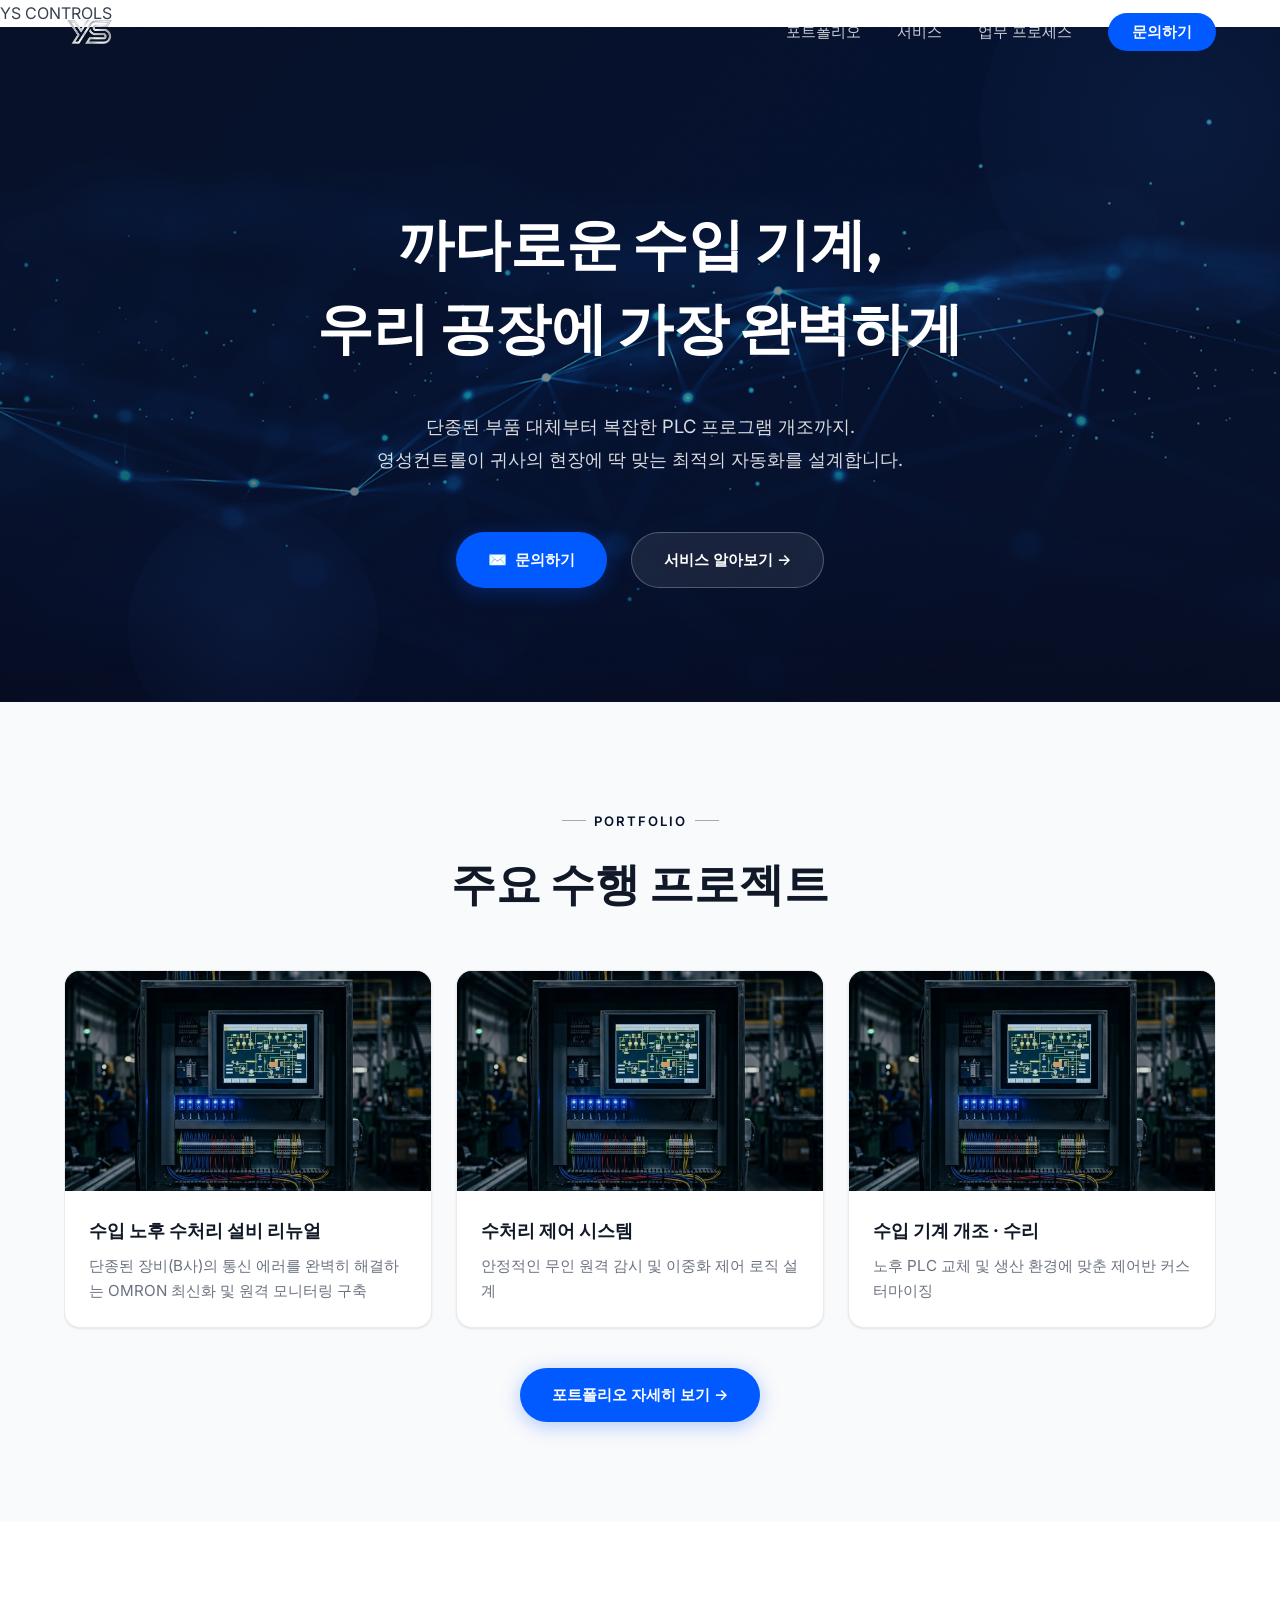
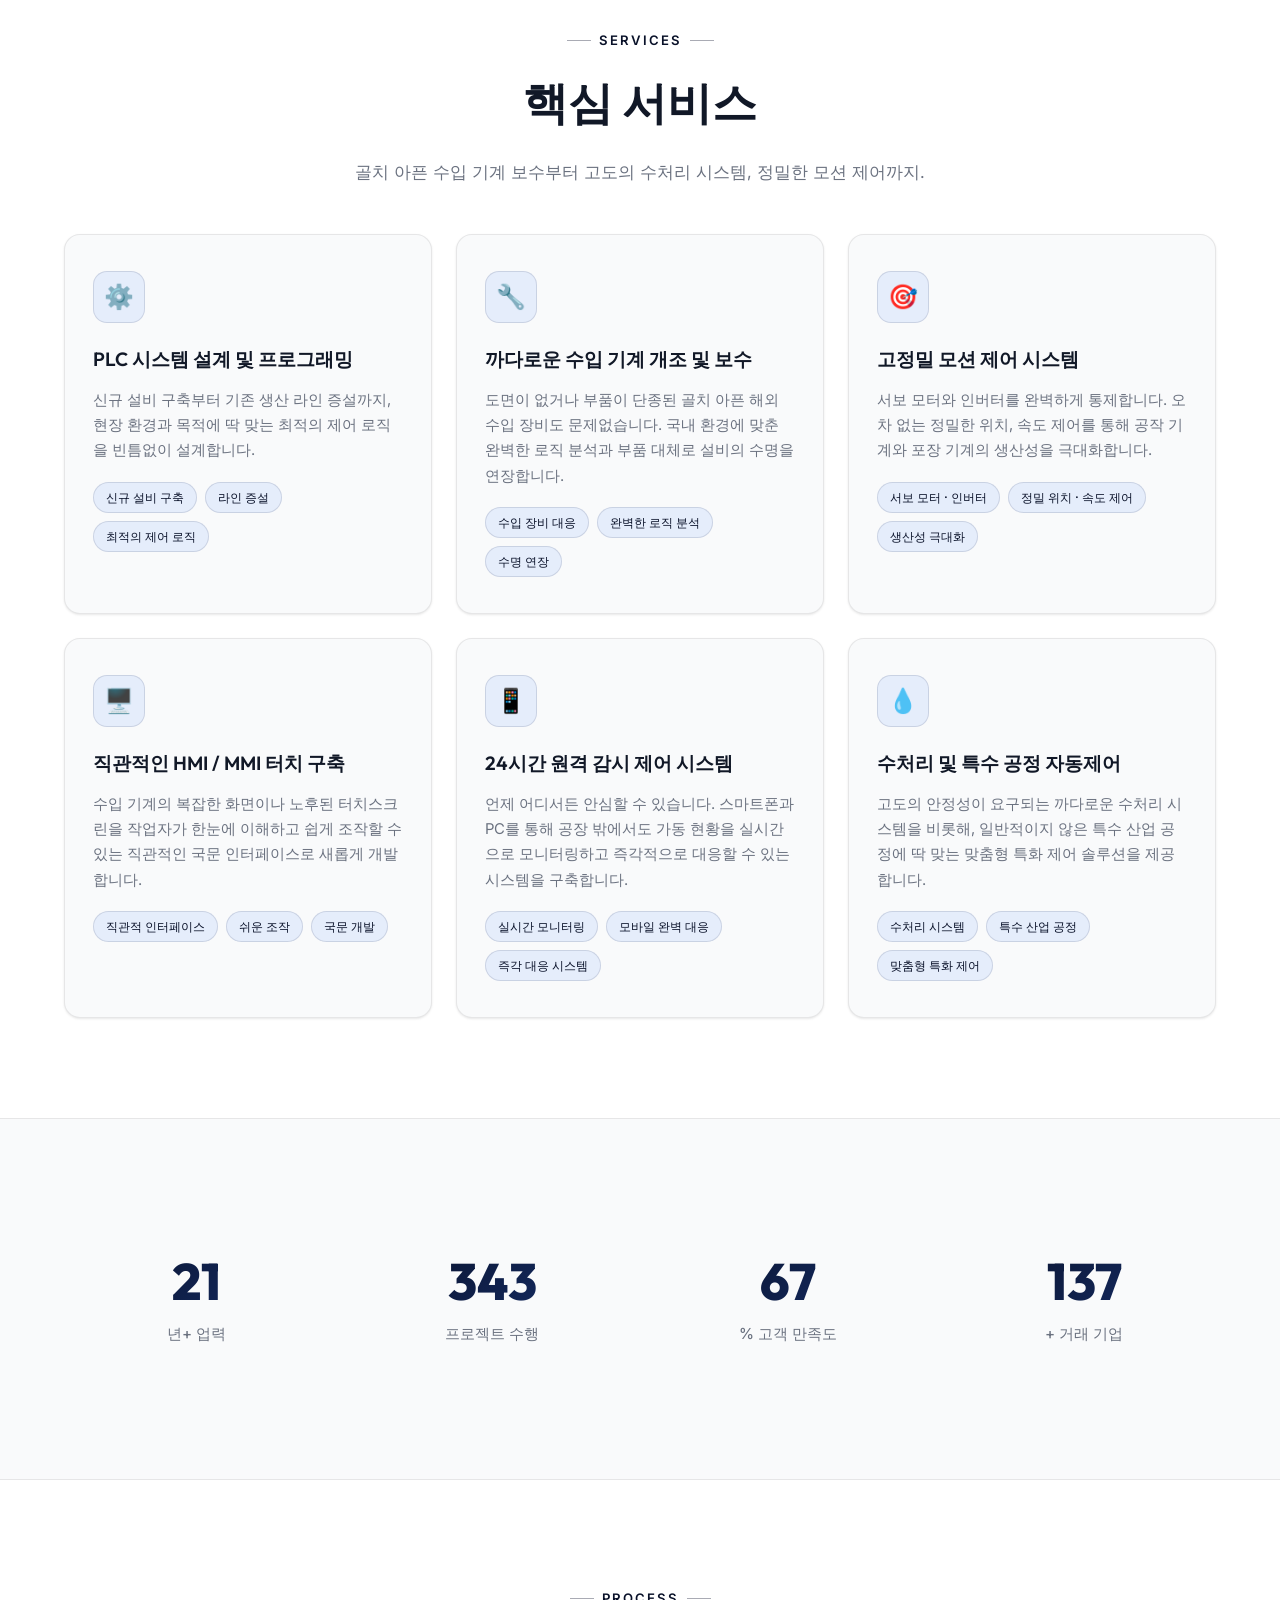
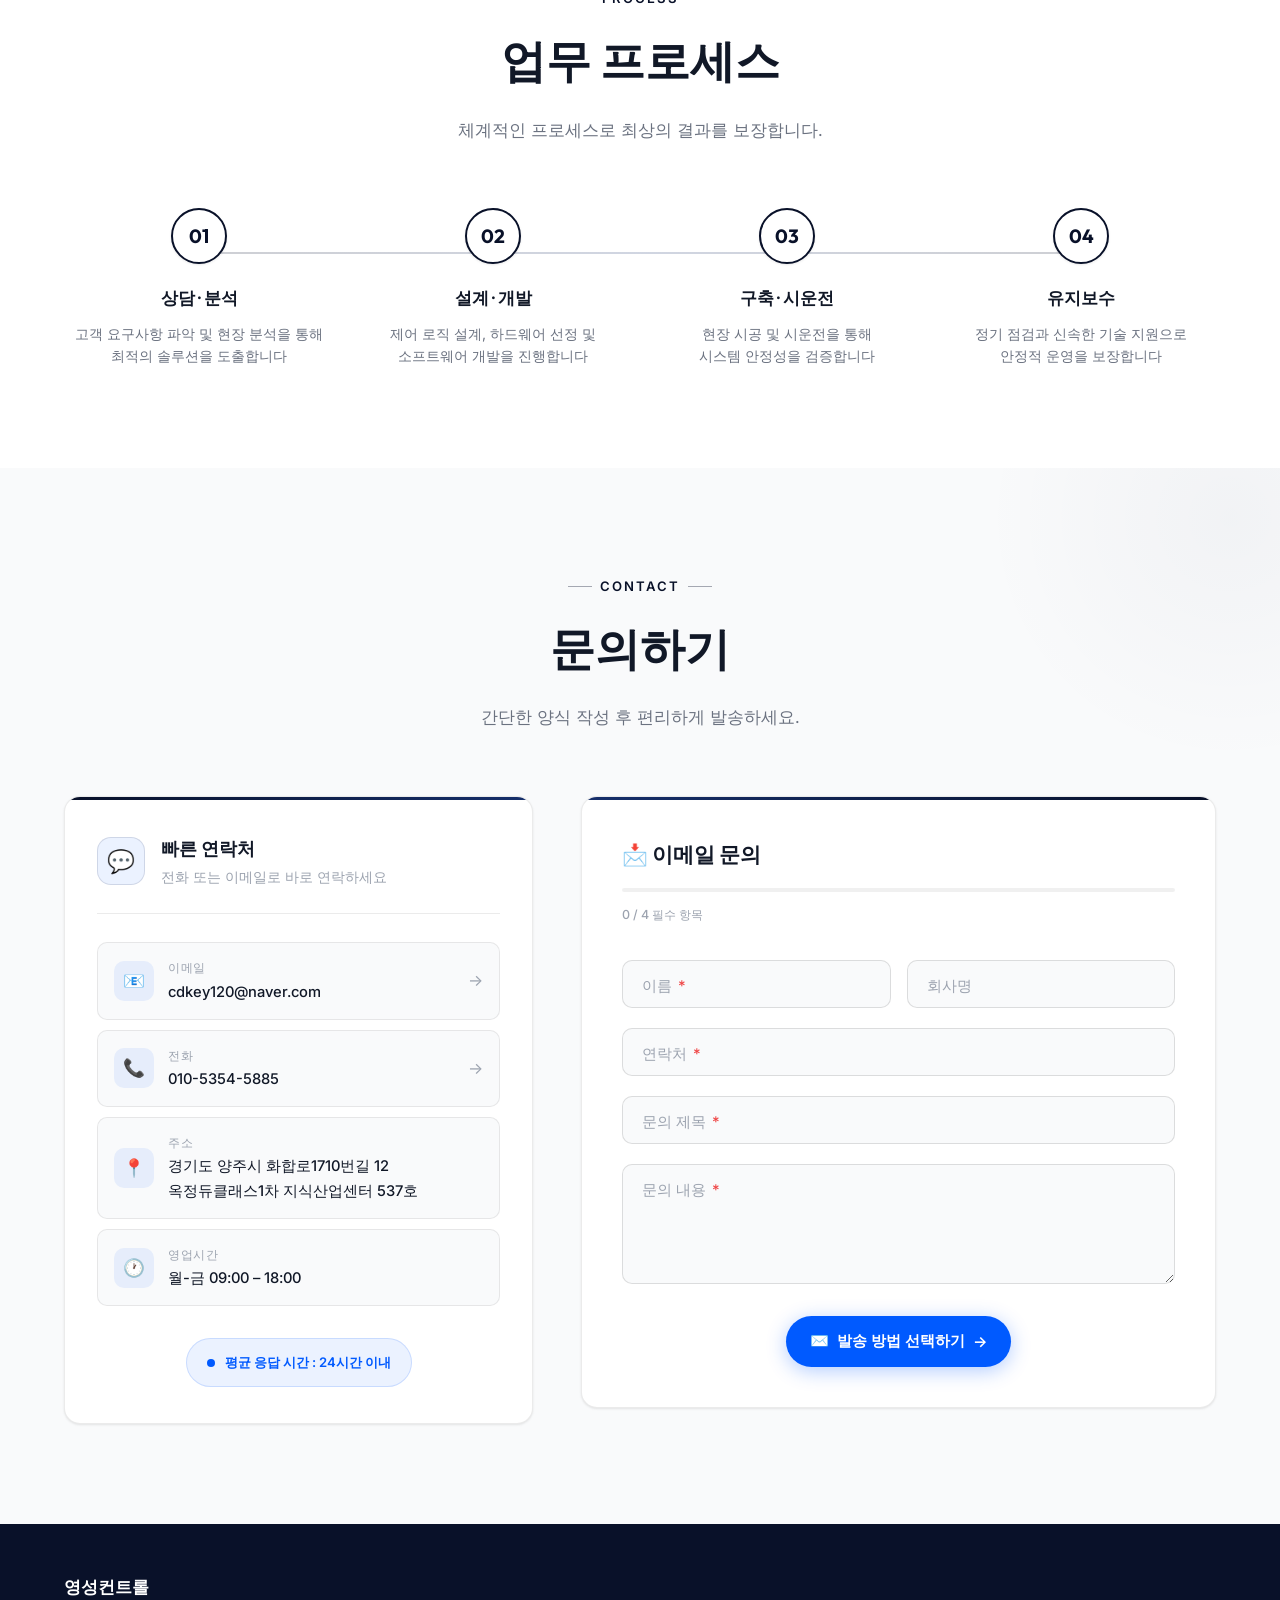
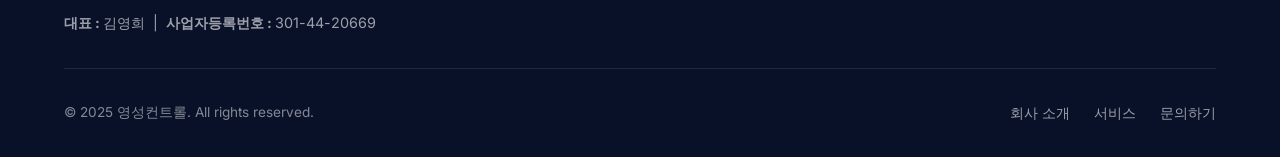
==== index.html @ f3026b1a "refact : 랜딩 페이지 수정" ====
<!DOCTYPE html>
<html lang="ko">

<head>
  <meta charset="UTF-8">
  <meta name="viewport" content="width=device-width, initial-scale=1.0">
  <title>영성컨트롤 | PLC 제어 시스템 & 산업 자동화 전문</title>
  <meta name="description" content="영성컨트롤 - PLC 프로그래밍, 제어 시스템 설계, 산업 자동화 전문 기업. 스마트 팩토리 구축부터 유지보수까지 토탈 솔루션을 제공합니다.">
  <meta property="og:title" content="영성컨트롤 | YS Controls">
  <meta property="og:description" content="산업 자동화 프로세스의 든든한 파트너. PLC 프로그래밍, 수입 기계 개조 전문 기업.">
  <meta property="og:image" content="hero-bg.png">
  <meta property="og:type" content="website">
  <link rel="icon" href="ys_logo.png" type="image/png">
  <link rel="preconnect" href="https://fonts.googleapis.com">
  <link rel="preconnect" href="https://fonts.gstatic.com" crossorigin>
  <link
    href="https://fonts.googleapis.com/css2?family=Inter:wght@400;500;600;700&family=Outfit:wght@600;700;800&display=swap"
    rel="stylesheet">
  <link rel="stylesheet" href="style.css?v=9">
</head>

<body>

  <!-- ===== Preloader ===== -->
  <div id="preloader">
    <div class="spinner"></div>
    <div class="preloader-text">YS CONTROLS</div>
  </div>

  <!-- ===== Navigation ===== -->
  <nav class="navbar" id="navbar">
    <div class="container">
      <a href="#" class="nav-logo">
        <img src="ys_logo.png" alt="YS Controls" class="logo-img" height="32">
      </a>
      <ul class="nav-links" id="navLinks">
        <li><a href="#portfolio">포트폴리오</a></li>
        <li><a href="#services">서비스</a></li>
        <li><a href="#process">업무 프로세스</a></li>
        <li><a href="#contact" class="nav-cta">문의하기</a></li>
      </ul>
      <button class="mobile-menu-btn" id="mobileMenuBtn" aria-label="메뉴 열기">
        <span></span>
        <span></span>
        <span></span>
      </button>
    </div>
  </nav>

  <!-- ===== Hero Section ===== -->
  <section class="hero" id="hero">
    <div class="hero-bg">
      <img src="hero-bg.png" alt="산업 자동화 공장" loading="eager">
    </div>
    <div class="hero-shapes">
      <div class="shape"></div>
      <div class="shape"></div>
      <div class="shape"></div>
    </div>
    <div class="container">
      <div class="hero-content">
        <h1 style="font-size: clamp(2rem, 5vw, 3.5rem); line-height: 1.5; margin-bottom: 40px; font-weight: 800; color: #ffffff;">
          까다로운 수입 기계,<br>
          우리 공장에 가장 완벽하게
        </h1>
        <p style="font-size: 1.15rem; color: rgba(255, 255, 255, 0.85); line-height: 1.8; margin: 0 auto 56px auto; max-width: 600px;">
          단종된 부품 대체부터 복잡한 PLC 프로그램 개조까지.<br>
          영성컨트롤이 귀사의 현장에 딱 맞는<br class="mobile-br"> 최적의 자동화를 설계합니다.
        </p>
        <div class="hero-buttons" style="gap: 24px;">
          <a href="#contact" class="btn btn-primary">
            ✉️&nbsp; 문의하기
          </a>
          <a href="#services" class="btn btn-outline">
            서비스 알아보기 →
          </a>
        </div>
      </div>
    </div>
  </section>

  <!-- ===== Portfolio Section ===== -->
  <section class="section portfolio" id="portfolio">
    <div class="container mobile-no-pad">
      <div class="section-header reveal" style="padding: 0 24px;">
        <div class="section-label">Portfolio</div>
        <h2>주요 수행 프로젝트</h2>
      </div>
      <div class="portfolio-slider">
        <div class="portfolio-item reveal">
          <div class="portfolio-img"><img src="service-plc.png" alt="노후 수처리 설비 리뉴얼"></div>
          <div class="portfolio-content">
            <h4>수입 노후 수처리 설비 리뉴얼</h4>
            <p>단종된 장비(B사)의 통신 에러를 완벽히 해결하는 OMRON 최신화 및 원격 모니터링 구축</p>
          </div>
        </div>
        <div class="portfolio-item reveal">
          <div class="portfolio-img"><img src="service-plc.png" alt="수처리 제어 시스템"></div>
          <div class="portfolio-content">
            <h4>수처리 제어 시스템</h4>
            <p>안정적인 무인 원격 감시 및 이중화 제어 로직 설계</p>
          </div>
        </div>
        <div class="portfolio-item reveal">
          <div class="portfolio-img"><img src="service-plc.png" alt="프로젝트 3"></div>
          <div class="portfolio-content">
            <h4>수입 기계 개조 · 수리</h4>
            <p>노후 PLC 교체 및 생산 환경에 맞춘 제어반 커스터마이징</p>
          </div>
        </div>
        <div class="portfolio-item reveal">
          <div class="portfolio-img"><img src="service-plc.png" alt="프로젝트 4"></div>
          <div class="portfolio-content">
            <h4>자동화 라인 확장 설계</h4>
            <p>신설/증설 라인에 최적화된 이중 릴레이 제어 및 인터록 구성</p>
          </div>
        </div>
        <div class="portfolio-item reveal">
          <div class="portfolio-img"><img src="service-plc.png" alt="프로젝트 5"></div>
          <div class="portfolio-content">
            <h4>안전 감시 모니터링</h4>
            <p>위험 구역 인라인 센서 연동 및 이상 징후 실시간 알람 시스템</p>
          </div>
        </div>
      </div>
      <div class="portfolio-action reveal" style="text-align: center;">
        <a href="portfolio.html?v=2" class="btn btn-primary">포트폴리오 자세히 보기 →</a>
      </div>
    </div>
  </section>

  <!-- ===== Services Section ===== -->
  <section class="section services" id="services">
    <div class="container">
      <div class="section-header reveal" style="margin-bottom: 48px;">
        <div class="section-label">Services</div>
        <h2>핵심 서비스</h2>
        <p style="margin: 0 auto; max-width: 800px;">
          골치 아픈 수입 기계 보수부터<br class="mobile-br"><span class="desktop-br"> </span>고도의 수처리 시스템, 정밀한 모션 제어까지.
        </p>
      </div>
      <div class="services-grid">
        <div class="service-card reveal">
          <div class="service-icon">⚙️</div>
          <h3>PLC 시스템 설계 및 프로그래밍</h3>
          <p>
            신규 설비 구축부터 기존 생산 라인 증설까지, 현장 환경과 목적에 딱 맞는 최적의 제어 로직을 빈틈없이 설계합니다.
          </p>
          <div class="service-tags">
            <span class="service-tag">신규 설비 구축</span>
            <span class="service-tag">라인 증설</span>
            <span class="service-tag">최적의 제어 로직</span>
          </div>
        </div>
        <div class="service-card reveal">
          <div class="service-icon">🔧</div>
          <h3>까다로운 수입 기계 개조 및 보수</h3>
          <p>
            도면이 없거나 부품이 단종된 골치 아픈 해외 수입 장비도 문제없습니다. 국내 환경에 맞춘 완벽한 로직 분석과 부품 대체로 설비의 수명을 연장합니다.
          </p>
          <div class="service-tags">
            <span class="service-tag">수입 장비 대응</span>
            <span class="service-tag">완벽한 로직 분석</span>
            <span class="service-tag">수명 연장</span>
          </div>
        </div>
        <div class="service-card reveal">
          <div class="service-icon">🎯</div>
          <h3>고정밀 모션 제어 시스템</h3>
          <p>
            서보 모터와 인버터를 완벽하게 통제합니다. 오차 없는 정밀한 위치, 속도 제어를 통해 공작 기계와 포장 기계의 생산성을 극대화합니다.
          </p>
          <div class="service-tags">
            <span class="service-tag">서보 모터 · 인버터</span>
            <span class="service-tag">정밀 위치 · 속도 제어</span>
            <span class="service-tag">생산성 극대화</span>
          </div>
        </div>
        <div class="service-card reveal">
          <div class="service-icon">🖥️</div>
          <h3>직관적인 HMI / MMI 터치 구축</h3>
          <p>
            수입 기계의 복잡한 화면이나 노후된 터치스크린을 작업자가 한눈에 이해하고 쉽게 조작할 수 있는 직관적인 국문 인터페이스로 새롭게 개발합니다.
          </p>
          <div class="service-tags">
            <span class="service-tag">직관적 인터페이스</span>
            <span class="service-tag">쉬운 조작</span>
            <span class="service-tag">국문 개발</span>
          </div>
        </div>
        <div class="service-card reveal">
          <div class="service-icon">📱</div>
          <h3>24시간 원격 감시 제어 시스템</h3>
          <p>
            언제 어디서든 안심할 수 있습니다. 스마트폰과 PC를 통해 공장 밖에서도 가동 현황을 실시간으로 모니터링하고 즉각적으로 대응할 수 있는 시스템을 구축합니다.
          </p>
          <div class="service-tags">
            <span class="service-tag">실시간 모니터링</span>
            <span class="service-tag">모바일 완벽 대응</span>
            <span class="service-tag">즉각 대응 시스템</span>
          </div>
        </div>
        <div class="service-card reveal">
          <div class="service-icon">💧</div>
          <h3>수처리 및 특수 공정 자동제어</h3>
          <p>
            고도의 안정성이 요구되는 까다로운 수처리 시스템을 비롯해, 일반적이지 않은 특수 산업 공정에 딱 맞는 맞춤형 특화 제어 솔루션을 제공합니다.
          </p>
          <div class="service-tags">
            <span class="service-tag">수처리 시스템</span>
            <span class="service-tag">특수 산업 공정</span>
            <span class="service-tag">맞춤형 특화 제어</span>
          </div>
        </div>
      </div>
    </div>
  </section>

  <!-- ===== Stats Section ===== -->
  <section class="section stats">
    <div class="container">
      <div class="stats-grid">
        <div class="stat-item reveal">
          <div class="stat-number" data-target="31">0</div>
          <div class="stat-label">년+ 업력</div>
        </div>
        <div class="stat-item reveal">
          <div class="stat-number" data-target="500">0</div>
          <div class="stat-label">프로젝트 수행</div>
        </div>
        <div class="stat-item reveal">
          <div class="stat-number" data-target="98">0</div>
          <div class="stat-label">% 고객 만족도</div>
        </div>
        <div class="stat-item reveal">
          <div class="stat-number" data-target="200">0</div>
          <div class="stat-label">+ 거래 기업</div>
        </div>
      </div>
    </div>
  </section>

  <!-- ===== Process Section ===== -->
  <section class="section process" id="process">
    <div class="container">
      <div class="section-header reveal">
        <div class="section-label">Process</div>
        <h2>업무 프로세스</h2>
        <p>체계적인 프로세스로 최상의 결과를 보장합니다.</p>
      </div>
      <div class="process-grid">
        <div class="process-step reveal">
          <div class="process-number">01</div>
          <h3>상담 · 분석</h3>
          <p>고객 요구사항 파악 및 현장 분석을 통해<br class="desktop-br"><span class="mobile-br"> </span>최적의 솔루션을 도출합니다</p>
        </div>
        <div class="process-step reveal">
          <div class="process-number">02</div>
          <h3>설계 · 개발</h3>
          <p>제어 로직 설계, 하드웨어 선정 및<br>소프트웨어 개발을 진행합니다</p>
        </div>
        <div class="process-step reveal">
          <div class="process-number">03</div>
          <h3>구축 · 시운전</h3>
          <p>현장 시공 및 시운전을 통해<br>시스템 안정성을 검증합니다</p>
        </div>
        <div class="process-step reveal">
          <div class="process-number">04</div>
          <h3>유지보수</h3>
          <p>정기 점검과 신속한 기술 지원으로<br>안정적 운영을 보장합니다</p>
        </div>
      </div>
    </div>
  </section>

  <!-- ===== Contact Section ===== -->
  <section class="section contact" id="contact">
    <div class="container">
      <div class="section-header reveal">
        <div class="section-label">Contact</div>
        <h2>문의하기</h2>
        <p>간단한 양식 작성 후 편리하게 발송하세요.</p>
      </div>
      <div class="contact-grid">
        <div class="contact-info reveal">
          <div class="contact-info-inner">
            <div class="info-header">
              <div class="info-header-icon">💬</div>
              <div>
                <h3>빠른 연락처</h3>
                <p>전화 또는 이메일로 바로 연락하세요</p>
              </div>
            </div>
            <div class="contact-details">
              <a href="mailto:cdkey120@naver.com" class="contact-detail" id="contactEmailLink">
                <div class="icon">📧</div>
                <div>
                  <div class="label">이메일</div>
                  <div class="value" id="adminEmailDisplay">cdkey120@naver.com</div>
                </div>
                <div class="detail-arrow">→</div>
              </a>
              <a href="tel:01053545885" class="contact-detail">
                <div class="icon">📞</div>
                <div>
                  <div class="label">전화</div>
                  <div class="value">010-5354-5885</div>
                </div>
                <div class="detail-arrow">→</div>
              </a>
              <div class="contact-detail">
                <div class="icon">📍</div>
                <div>
                  <div class="label">주소</div>
                  <div class="value">경기도 양주시 화합로1710번길 12<br>옥정듀클래스1차 지식산업센터 537호</div>
                </div>
              </div>
              <div class="contact-detail">
                <div class="icon">🕐</div>
                <div>
                  <div class="label">영업시간</div>
                  <div class="value">월-금 09:00 – 18:00</div>
                </div>
              </div>
            </div>
            <div style="display: flex; justify-content: center; width: 100%; margin-top: 32px;">
              <div class="info-response-badge" style="display: inline-flex; align-items: center; justify-content: center; margin: 0; padding: 12px 20px;">
                <span class="response-dot"></span>
                평균 응답 시간 : 24시간 이내
              </div>
            </div>
          </div>
        </div>

        <div class="contact-form-card reveal">
          <div class="form-card-header">
            <h3>📩 이메일 문의</h3>
            <div class="form-progress" id="formProgress">
              <div class="form-progress-bar" id="formProgressBar"></div>
            </div>
            <span class="form-progress-text" id="formProgressText">0 / 4 필수 항목</span>
          </div>
          <form id="contactForm">
            <div class="form-row">
              <div class="form-group floating">
                <input type="text" class="form-input" id="senderName" placeholder=" " required>
                <label for="senderName">이름 <span class="required">*</span></label>
              </div>
              <div class="form-group floating">
                <input type="text" class="form-input" id="senderCompany" placeholder=" ">
                <label for="senderCompany">회사명</label>
              </div>
            </div>
            <div class="form-group floating">
              <input type="tel" class="form-input" id="senderPhone" placeholder=" ">
              <label for="senderPhone">연락처 <span class="required">*</span></label>
            </div>
            <div class="form-group floating">
              <input type="text" class="form-input" id="emailSubject" placeholder=" " required>
              <label for="emailSubject">문의 제목 <span class="required">*</span></label>
            </div>
            <div class="form-group floating">
              <textarea class="form-input" id="emailBody" placeholder=" " required></textarea>
              <label for="emailBody">문의 내용 <span class="required">*</span></label>
            </div>
            <div style="text-align: center; margin-top: 24px;">
              <button type="submit" class="btn btn-primary shimmer" id="submitBtn" style="border: none; cursor: pointer; gap: 8px; padding: 15px 24px;">
                <span class="btn-text">✉️&nbsp; 발송 방법 선택하기</span>
                <span class="btn-arrow">→</span>
              </button>
            </div>
          </form>
        </div>
      </div>
    </div>
  </section>

  <!-- ===== Email Method Modal ===== -->
  <div class="email-modal-overlay" id="emailModalOverlay">
    <div class="email-modal" id="emailModal">
      <button class="modal-close" id="modalClose" aria-label="닫기">✕</button>
      <div class="modal-header">
        <div class="modal-icon">✉️</div>
        <h3>발송 방법을 선택하세요</h3>
        <p>작성하신 문의 내용이 자동으로 채워집니다</p>
      </div>
      <div class="modal-preview" id="modalPreview">
        <div class="preview-row">
          <span class="preview-label">받는 사람</span>
          <span class="preview-value" id="previewTo">cdkey120@naver.com</span>
        </div>
        <div class="preview-row">
          <span class="preview-label">제목</span>
          <span class="preview-value" id="previewSubject">—</span>
        </div>
      </div>
      <div class="modal-options">
        <button class="email-option email-option-gmail" id="sendGmail">
          <div class="option-icon">
            <svg viewBox="0 0 24 24" width="28" height="28">
              <path fill="#EA4335"
                d="M24 5.457v13.909c0 .904-.732 1.636-1.636 1.636h-3.819V11.73L12 16.64l-6.545-4.91v9.273H1.636A1.636 1.636 0 0 1 0 19.366V5.457c0-2.023 2.309-3.178 3.927-1.964L5.455 4.64 12 9.548l6.545-4.91 1.528-1.145C21.69 2.28 24 3.434 24 5.457z" />
            </svg>
          </div>
          <div class="option-info">
            <div class="option-name">Gmail로 보내기</div>
            <div class="option-desc">Google 계정으로 발송</div>
          </div>
          <div class="option-arrow">→</div>
        </button>
        <button class="email-option email-option-naver" id="sendNaver">
          <div class="option-icon">
            <svg viewBox="0 0 24 24" width="28" height="28">
              <path fill="#03C75A" d="M16.273 12.845 7.376 0H0v24h7.727V11.155L16.624 24H24V0h-7.727z" />
            </svg>
          </div>
          <div class="option-info">
            <div class="option-name">네이버 메일로 보내기</div>
            <div class="option-desc">네이버 계정으로 발송</div>
          </div>
          <div class="option-arrow">→</div>
        </button>
        <button class="email-option email-option-default" id="sendDefault">
          <div class="option-icon">
            <span class="default-mail-icon">📧</span>
          </div>
          <div class="option-info">
            <div class="option-name">기본 이메일 앱</div>
            <div class="option-desc">설정된 기본 메일 앱으로 발송</div>
          </div>
          <div class="option-arrow">→</div>
        </button>
      </div>
      <p class="modal-note">선택하신 서비스가 새 탭에서 열리며, 내용이 자동으로 입력됩니다</p>
    </div>
  </div>

  <!-- ===== Footer ===== -->
  <footer class="footer">
    <div class="container">
      <div style="margin-bottom: 32px; border-bottom: 1px solid rgba(255,255,255,0.1); padding-bottom: 32px;">
        <div class="footer-info-text" style="font-size: 0.9rem; color: rgba(255,255,255,0.6); line-height: 1.8;">
          <p style="margin: 0; margin-bottom: 8px; font-size: 1.05rem; font-weight: 700; color: white;">영성컨트롤</p>
          <p style="margin: 0;"><strong>대표 : </strong> 김영희 &nbsp;|&nbsp; <strong>사업자등록번호 : </strong> 301-44-20669</p>
        </div>
      </div>
      <div class="footer-content" style="gap: 16px;">
        <p class="footer-copyright" style="margin: 0; color: rgba(255,255,255,0.5); font-size: 0.85rem;">
          © 2025 영성컨트롤. All rights reserved.
        </p>
        <div class="footer-links">
          <a href="#about">회사 소개</a>
          <a href="#services">서비스</a>
          <a href="#contact">문의하기</a>
        </div>
      </div>
    </div>
  </footer>

  <script src="script.js"></script>
</body>

</html>
---- style.css ----
/* ===== Design Tokens ===== */
:root {
  /* Colors — Light Professional Theme */
  --primary: #091129;
  --primary-light: #162f6b;
  --primary-dark: #000824;
  --accent: #005aff;
  --accent-soft: rgba(0, 90, 255, 0.08);
  --accent-glow: rgba(0, 90, 255, 0.15);

  --bg-white: #ffffff;
  --bg-light: #F9FAFB;
  --bg-dark-hero: #000824;

  --text-heading: #111827;
  --text-body: #374151;
  --text-secondary: #6b7280;
  --text-muted: #9ca3af;

  --border: rgba(0, 0, 0, 0.08);
  --border-strong: rgba(0, 0, 0, 0.12);
  --border-accent: rgba(0, 16, 61, 0.20);

  /* Typography */
  --font-heading: 'Outfit', sans-serif;
  --font-body: 'Inter', sans-serif;

  /* Spacing */
  --section-padding: 100px 0;
  --container-width: 1200px;

  /* Effects */
  --shadow-sm: 0 1px 3px rgba(0, 0, 0, 0.06), 0 1px 2px rgba(0, 0, 0, 0.04);
  --shadow-card: 0 4px 16px rgba(0, 0, 0, 0.06), 0 1px 3px rgba(0, 0, 0, 0.04);
  --shadow-card-hover: 0 12px 32px rgba(0, 0, 0, 0.10), 0 4px 8px rgba(0, 0, 0, 0.04);
  --shadow-glow: 0 0 0 4px rgba(0, 16, 61, 0.08);
  --transition: all 0.3s cubic-bezier(0.4, 0, 0.2, 1);
  --radius: 16px;
  --radius-sm: 10px;
}

/* ===== Reset & Base ===== */
*,
*::before,
*::after {
  margin: 0;
  padding: 0;
  box-sizing: border-box;
}

html {
  scroll-behavior: smooth;
  scroll-padding-top: 80px;
}

body {
  font-family: var(--font-body);
  background: var(--bg-white);
  color: var(--text-body);
  line-height: 1.7;
  overflow-x: hidden;
  -webkit-font-smoothing: antialiased;
}

a {
  text-decoration: none;
  color: inherit;
}

ul {
  list-style: none;
}

img {
  max-width: 100%;
  display: block;
}

.container {
  max-width: var(--container-width);
  margin: 0 auto;
  padding: 0 24px;
}

/* ===== Navigation ===== */
.navbar {
  position: fixed;
  top: 0;
  left: 0;
  right: 0;
  z-index: 1000;
  padding: 16px 0;
  transition: padding 0.3s ease, background 0.3s ease, box-shadow 0.3s ease;
  background: transparent;
  box-shadow: none;
}

.navbar.scrolled {
  background: var(--primary);
  box-shadow: 0 1px 12px rgba(0, 0, 0, 0.2);
}

.navbar.scrolled {
  padding: 12px 0;
}

.navbar .container {
  display: flex;
  align-items: center;
  justify-content: space-between;
}

.nav-logo {
  display: flex;
  align-items: center;
  gap: 10px;
  font-family: var(--font-heading);
  font-size: 1.4rem;
  font-weight: 700;
  color: white;
  transition: var(--transition);
}

.nav-logo .logo-icon {
  width: 38px;
  height: 38px;
  background: linear-gradient(135deg, var(--primary), var(--accent));
  border-radius: 10px;
  display: flex;
  align-items: center;
  justify-content: center;
  font-size: 1.1rem;
  font-weight: 800;
  color: white;
}

.logo-img {
  transition: var(--transition);
}

.nav-links {
  display: flex;
  align-items: center;
  gap: 36px;
}

.nav-links a {
  font-size: 0.92rem;
  font-weight: 500;
  color: rgba(255, 255, 255, 0.8);
  transition: var(--transition);
  position: relative;
}

.nav-links a::after {
  content: '';
  position: absolute;
  bottom: -4px;
  left: 0;
  width: 0;
  height: 2px;
  background: var(--primary);
  transition: var(--transition);
}

.nav-links a:hover {
  color: white;
}

.nav-links a:hover::after {
  width: 100%;
}

.nav-cta {
  padding: 10px 24px !important;
  background: var(--accent) !important;
  border-radius: 50px !important;
  color: white !important;
  font-weight: 600 !important;
  transition: var(--transition);
}

.nav-cta::after {
  display: none !important;
}

.nav-cta:hover {
  transform: translateY(-2px);
  box-shadow: 0 8px 25px rgba(0, 90, 255, 0.35);
}

.mobile-menu-btn {
  display: none;
  flex-direction: column;
  gap: 5px;
  cursor: pointer;
  padding: 4px;
  background: none;
  border: none;
}

.mobile-menu-btn span {
  width: 24px;
  height: 2px;
  background: white;
  border-radius: 2px;
  transition: var(--transition);
}

/* ===== Hero Section ===== */
.hero {
  position: relative;
  min-height: 75vh;
  display: flex;
  align-items: center;
  overflow: hidden;
  padding-top: 60px; /* Account for navbar */
}

.hero-bg {
  position: absolute;
  inset: 0;
  z-index: 0;
}

.hero-bg img {
  width: 100%;
  height: 100%;
  object-fit: cover;
}

.hero-bg::after {
  content: '';
  position: absolute;
  inset: 0;
  background: linear-gradient(135deg,
      rgba(11, 15, 26, 0.65) 0%,
      rgba(11, 15, 26, 0.45) 50%,
      rgba(11, 15, 26, 0.60) 100%);
}

.hero-content {
  position: relative;
  z-index: 1;
  max-width: 700px;
  margin: 0 auto;
  text-align: center;
}

.hero-badge {
  display: inline-flex;
  align-items: center;
  gap: 8px;
  padding: 8px 20px;
  background: rgba(255, 255, 255, 0.1);
  backdrop-filter: blur(4px);
  -webkit-backdrop-filter: blur(4px);
  border: 1px solid rgba(255, 255, 255, 0.2);
  border-radius: 50px;
  font-size: 0.85rem;
  font-weight: 500;
  color: rgba(255, 255, 255, 0.95);
  margin-bottom: 28px;
  animation: fadeInUp 0.8s ease-out;
}

.hero-badge .dot {
  width: 8px;
  height: 8px;
  background: #3b82f6;
  border-radius: 50%;
  animation: pulse 2s infinite;
}

.hero h1 {
  font-family: var(--font-heading);
  font-size: clamp(2.5rem, 5.5vw, 4rem);
  font-weight: 800;
  line-height: 1.15;
  margin-bottom: 24px;
  color: #ffffff;
  animation: fadeInUp 0.8s ease-out 0.15s both;
}

.h1-sub {
  font-size: 0.55em;
  font-weight: 600;
  color: rgba(255, 255, 255, 0.95);
  display: inline-block;
  margin-bottom: 8px;
}

.hero h1 .highlight {
  color: #ffffff;
}

.hero p {
  font-size: 1.15rem;
  color: rgba(255, 255, 255, 0.7);
  line-height: 1.8;
  margin: 0 auto 40px auto;
  max-width: 560px;
  animation: fadeInUp 0.8s ease-out 0.3s both;
}

.hero-buttons {
  display: flex;
  gap: 16px;
  justify-content: center;
  animation: fadeInUp 0.8s ease-out 0.4s both;
}

.btn {
  display: inline-flex;
  align-items: center;
  gap: 8px;
  padding: 14px 32px;
  border-radius: 50px;
  font-size: 0.95rem;
  font-weight: 600;
  cursor: pointer;
  transition: var(--transition);
  border: none;
  font-family: var(--font-body);
}

.btn-primary {
  background: var(--accent);
  color: white;
  box-shadow: 0 4px 20px rgba(0, 90, 255, 0.3);
}

.btn-primary:hover {
  transform: translateY(-3px);
  box-shadow: 0 8px 30px rgba(0, 90, 255, 0.45);
}

.btn-outline {
  background: rgba(255, 255, 255, 0.08);
  color: white;
  border: 1px solid rgba(255, 255, 255, 0.25);
}

.btn-outline:hover {
  border-color: rgba(255, 255, 255, 0.5);
  background: rgba(255, 255, 255, 0.15);
}

/* Floating shapes in hero */
.hero-shapes {
  position: absolute;
  inset: 0;
  z-index: 0;
  overflow: hidden;
  pointer-events: none;
}

.hero-shapes .shape {
  position: absolute;
  border-radius: 50%;
  background: radial-gradient(circle, rgba(59, 130, 246, 0.08), transparent);
  animation: float 8s ease-in-out infinite;
}

.hero-shapes .shape:nth-child(1) {
  width: 400px;
  height: 400px;
  top: -100px;
  right: -100px;
  animation-delay: 0s;
}

.hero-shapes .shape:nth-child(2) {
  width: 250px;
  height: 250px;
  bottom: -50px;
  left: 10%;
  animation-delay: -3s;
}

.hero-shapes .shape:nth-child(3) {
  width: 180px;
  height: 180px;
  top: 30%;
  right: 15%;
  animation-delay: -5s;
}

/* ===== Section Common ===== */
.section {
  padding: var(--section-padding);
}

.section-header {
  text-align: center;
  margin-bottom: 64px;
}

.section-label {
  display: inline-flex;
  align-items: center;
  gap: 8px;
  font-size: 0.82rem;
  font-weight: 600;
  color: var(--primary);
  text-transform: uppercase;
  letter-spacing: 2px;
  margin-bottom: 14px;
}

.section-label::before,
.section-label::after {
  content: '';
  width: 24px;
  height: 1px;
  background: var(--primary);
  opacity: 0.35;
}

.section-header h2 {
  font-family: var(--font-heading);
  font-size: clamp(2rem, 4vw, 2.8rem);
  font-weight: 700;
  margin-bottom: 16px;
  color: var(--text-heading);
}

.section-header p {
  font-size: 1.05rem;
  color: var(--text-secondary);
  max-width: 560px;
  margin: 0 auto;
}

/* ===== Portfolio Section ===== */
.portfolio {
  background: var(--bg-light);
  overflow: hidden;
}

.portfolio .section-header {
  margin-bottom: 32px;
}

.portfolio-slider {
  display: flex;
  gap: 24px;
  overflow-x: auto;
  scrollbar-width: none;
  -webkit-overflow-scrolling: touch;
  padding: 16px 0 24px;
}

.portfolio-slider::-webkit-scrollbar {
  display: none;
}

.portfolio-item {
  flex: 0 0 calc(100% - 48px);
  background: var(--bg-white);
  border: 1px solid var(--border);
  border-radius: var(--radius);
  overflow: hidden;
  box-shadow: var(--shadow-sm);
  transition: var(--transition);
}

@media (min-width: 769px) {
  .portfolio-item {
    flex: 0 0 calc(33.333% - 16px);
  }
}

.portfolio-item:hover {
  transform: translateY(-4px);
  box-shadow: var(--shadow-card-hover);
}

.portfolio-img {
  height: 220px;
  background: var(--primary-dark);
  position: relative;
  overflow: hidden;
}

.portfolio-img img {
  width: 100%;
  height: 100%;
  object-fit: cover;
  opacity: 0.85;
  transition: transform 0.5s ease;
}

.portfolio-img::after {
  content: "🔍 프로젝트 자세히 보기";
  position: absolute;
  inset: 0;
  background: rgba(9, 17, 41, 0.7);
  color: white;
  display: flex;
  align-items: center;
  justify-content: center;
  font-size: 1.1rem;
  font-weight: 600;
  opacity: 0;
  transition: opacity 0.4s ease;
  pointer-events: none;
}

.portfolio-item:hover .portfolio-img::after {
  opacity: 1;
}

.portfolio-item:hover .portfolio-img img {
  transform: scale(1.05);
  opacity: 1;
}

.portfolio-content {
  padding: 24px;
}

.portfolio-content h4 {
  font-size: 1.15rem;
  margin-bottom: 8px;
  font-weight: 700;
  color: var(--text-heading);
}

.portfolio-content p {
  font-size: 0.95rem;
  color: var(--text-secondary);
  line-height: 1.6;
  margin: 0;
}

.portfolio-action {
  text-align: center;
  margin-top: 16px;
}

.portfolio-btn {
  display: inline-flex;
  width: auto;
  justify-content: center;
}

/* ===== Services Section — White BG ===== */
.services {
  background: var(--bg-white);
}

.services-grid {
  display: grid;
  grid-template-columns: repeat(3, 1fr);
  gap: 24px;
}

.service-card {
  background: var(--bg-light);
  border: 1px solid var(--border);
  border-radius: var(--radius);
  padding: 36px 28px;
  transition: var(--transition);
  position: relative;
  overflow: hidden;
  box-shadow: var(--shadow-sm);
}

.service-card::before {
  content: '';
  position: absolute;
  top: 0;
  left: 0;
  right: 0;
  height: 3px;
  background: linear-gradient(90deg, var(--primary), var(--primary-light));
  opacity: 0;
  transition: var(--transition);
}

.service-card:hover {
  border-color: var(--border-accent);
  transform: translateY(-6px);
  box-shadow: var(--shadow-card-hover);
}

.service-card:hover::before {
  opacity: 1;
}

.service-icon {
  width: 52px;
  height: 52px;
  background: var(--accent-soft);
  border-radius: 14px;
  display: flex;
  align-items: center;
  justify-content: center;
  font-size: 1.5rem;
  margin-bottom: 20px;
  border: 1px solid rgba(0, 16, 61, 0.12);
}

.service-card h3 {
  font-family: var(--font-heading);
  font-size: 1.2rem;
  font-weight: 600;
  margin-bottom: 12px;
  color: var(--text-heading);
}

.service-card p {
  color: var(--text-secondary);
  font-size: 0.93rem;
  line-height: 1.7;
}

.service-tags {
  display: flex;
  flex-wrap: wrap;
  gap: 8px;
  margin-top: 18px;
}

.service-tag {
  padding: 4px 12px;
  background: var(--accent-soft);
  border: 1px solid rgba(0, 16, 61, 0.12);
  border-radius: 20px;
  font-size: 0.78rem;
  color: var(--primary);
  font-weight: 500;
}

/* ===== Stats Section — #F9FAFB BG (with subtle accent) ===== */
.stats {
  background: var(--bg-light);
  border-top: 1px solid var(--border);
  border-bottom: 1px solid var(--border);
}

.stats-grid {
  display: grid;
  grid-template-columns: repeat(4, 1fr);
  gap: 32px;
}

.stat-item {
  text-align: center;
  padding: 32px 16px;
}

.stat-number {
  font-family: var(--font-heading);
  font-size: clamp(2.5rem, 4vw, 3.2rem);
  font-weight: 800;
  background: linear-gradient(135deg, var(--primary), var(--primary-light));
  -webkit-background-clip: text;
  -webkit-text-fill-color: transparent;
  background-clip: text;
  line-height: 1.2;
  margin-bottom: 8px;
}

.stat-label {
  font-size: 0.95rem;
  color: var(--text-secondary);
  font-weight: 500;
}

/* ===== Process Section — White BG ===== */
.process {
  background: var(--bg-white);
}

.process-grid {
  display: grid;
  grid-template-columns: repeat(4, 1fr);
  gap: 24px;
  position: relative;
}

.process-grid::before {
  content: '';
  position: absolute;
  top: 44px;
  left: 12.5%;
  right: 12.5%;
  height: 2px;
  background: linear-gradient(90deg, var(--primary), var(--primary-light), var(--primary));
  opacity: 0.2;
}

.process-step {
  text-align: center;
  position: relative;
}

.process-number {
  width: 56px;
  height: 56px;
  background: var(--bg-white);
  border: 2px solid var(--primary);
  border-radius: 50%;
  display: flex;
  align-items: center;
  justify-content: center;
  font-family: var(--font-heading);
  font-size: 1.2rem;
  font-weight: 700;
  color: var(--primary);
  margin: 0 auto 20px;
  position: relative;
  z-index: 1;
  transition: var(--transition);
  box-shadow: var(--shadow-sm);
}

.process-step:hover .process-number {
  background: var(--primary);
  color: white;
  transform: scale(1.1);
  box-shadow: 0 4px 20px rgba(0, 16, 61, 0.3);
}

.process-step h3 {
  font-family: var(--font-heading);
  font-size: 1.05rem;
  font-weight: 600;
  margin-bottom: 10px;
  color: var(--text-heading);
}

.process-step p {
  font-size: 0.88rem;
  color: var(--text-secondary);
  line-height: 1.6;
}

/* ===== Contact Section — #F9FAFB BG ===== */
.contact {
  background: var(--bg-light);
  position: relative;
  overflow: hidden;
}

.contact::before {
  content: '';
  position: absolute;
  top: -200px;
  right: -200px;
  width: 500px;
  height: 500px;
  background: radial-gradient(circle, rgba(0, 16, 61, 0.03), transparent 70%);
  pointer-events: none;
}

.contact-grid {
  display: grid;
  grid-template-columns: 0.85fr 1.15fr;
  gap: 48px;
  align-items: start;
}

/* -- Contact Info Card -- */
.contact-info-inner {
  background: var(--bg-white);
  border: 1px solid var(--border);
  border-radius: var(--radius);
  padding: 36px 32px;
  position: relative;
  overflow: hidden;
  box-shadow: var(--shadow-sm);
}

.contact-info-inner::before {
  content: '';
  position: absolute;
  top: 0;
  left: 0;
  right: 0;
  height: 3px;
  background: linear-gradient(90deg, var(--primary), var(--primary-light));
}

.info-header {
  display: flex;
  align-items: center;
  gap: 16px;
  margin-bottom: 28px;
  padding-bottom: 24px;
  border-bottom: 1px solid var(--border);
}

.info-header-icon {
  width: 48px;
  height: 48px;
  background: var(--accent-soft);
  border-radius: 14px;
  display: flex;
  align-items: center;
  justify-content: center;
  font-size: 1.4rem;
  flex-shrink: 0;
  border: 1px solid rgba(0, 16, 61, 0.12);
}

.info-header h3 {
  font-family: var(--font-heading);
  font-size: 1.15rem;
  font-weight: 600;
  margin-bottom: 2px;
  color: var(--text-heading);
}

.info-header p {
  font-size: 0.85rem;
  color: var(--text-muted);
}

.contact-details {
  display: flex;
  flex-direction: column;
  gap: 10px;
}

a.contact-detail {
  cursor: pointer;
}

.contact-detail {
  display: flex;
  align-items: center;
  gap: 14px;
  padding: 14px 16px;
  background: var(--bg-light);
  border: 1px solid var(--border);
  border-radius: var(--radius-sm);
  transition: var(--transition);
  text-decoration: none;
  color: inherit;
}

.contact-detail:hover {
  border-color: var(--border-accent);
  box-shadow: var(--shadow-sm);
}

.contact-detail .icon {
  width: 40px;
  height: 40px;
  background: var(--accent-soft);
  border-radius: 10px;
  display: flex;
  align-items: center;
  justify-content: center;
  font-size: 1.1rem;
  flex-shrink: 0;
}

.contact-detail .label {
  font-size: 0.78rem;
  color: var(--text-muted);
  margin-bottom: 1px;
  text-transform: uppercase;
  letter-spacing: 0.5px;
}

.contact-detail .value {
  font-weight: 500;
  font-size: 0.92rem;
  color: var(--text-heading);
}

.detail-arrow {
  margin-left: auto;
  color: var(--text-muted);
  font-size: 1rem;
  transition: var(--transition);
}

.contact-detail:hover .detail-arrow {
  color: var(--primary);
  transform: translateX(3px);
}

.info-response-badge {
  display: flex;
  width: max-content;
  align-items: center;
  gap: 10px;
  margin: 24px auto 0 auto;
  padding: 12px 16px;
  background: var(--accent-soft);
  border: 1px solid var(--accent-glow);
  border-radius: 50px;
  font-size: 0.82rem;
  font-weight: 600;
  color: var(--accent);
}

.response-dot {
  width: 8px;
  height: 8px;
  background: var(--accent);
  border-radius: 50%;
  animation: pulse 2s infinite;
  flex-shrink: 0;
}

/* -- Contact Form Card -- */
.contact-form-card {
  background: var(--bg-white);
  border: 1px solid var(--border);
  border-radius: var(--radius);
  padding: 40px;
  position: relative;
  overflow: hidden;
  box-shadow: var(--shadow-sm);
}

.contact-form-card::before {
  content: '';
  position: absolute;
  top: 0;
  left: 0;
  right: 0;
  height: 3px;
  background: linear-gradient(90deg, var(--primary-light), var(--primary));
}

.form-card-header {
  margin-bottom: 32px;
}

.form-card-header h3 {
  font-family: var(--font-heading);
  font-size: 1.3rem;
  font-weight: 600;
  margin-bottom: 16px;
  color: var(--text-heading);
}

.form-progress {
  width: 100%;
  height: 4px;
  background: rgba(0, 0, 0, 0.06);
  border-radius: 4px;
  overflow: hidden;
  margin-bottom: 8px;
}

.form-progress-bar {
  height: 100%;
  width: 0%;
  background: linear-gradient(90deg, var(--primary), var(--primary-light));
  border-radius: 4px;
  transition: width 0.4s cubic-bezier(0.4, 0, 0.2, 1);
}

.form-progress-text {
  font-size: 0.78rem;
  color: var(--text-muted);
  font-weight: 500;
}

/* -- Floating Label -- */
.form-group {
  margin-bottom: 20px;
}

.form-group.floating {
  position: relative;
}

.form-group.floating label {
  position: absolute;
  top: 14px;
  left: 16px;
  font-size: 0.92rem;
  font-weight: 500;
  color: var(--text-muted);
  pointer-events: none;
  transition: all 0.25s cubic-bezier(0.4, 0, 0.2, 1);
  background: transparent;
  padding: 0 4px;
  z-index: 1;
}

.form-group.floating label .required {
  color: #ef4444;
  margin-left: 2px;
}

.form-group.floating .form-input:focus~label,
.form-group.floating .form-input:not(:placeholder-shown)~label {
  top: -10px;
  left: 12px;
  font-size: 0.78rem;
  color: var(--primary);
  background: var(--bg-white);
}

.form-input {
  width: 100%;
  padding: 14px 16px;
  background: var(--bg-light);
  border: 1px solid var(--border-strong);
  border-radius: var(--radius-sm);
  color: var(--text-heading);
  font-family: var(--font-body);
  font-size: 0.92rem;
  transition: var(--transition);
  outline: none;
}

.form-input::placeholder {
  color: transparent;
}

.form-input:focus {
  border-color: var(--primary);
  box-shadow: 0 0 0 3px rgba(0, 16, 61, 0.1);
  background: var(--bg-white);
}

textarea.form-input {
  resize: vertical;
  min-height: 120px;
}

.form-row {
  display: grid;
  grid-template-columns: 1fr 1fr;
  gap: 16px;
}

/* -- Shimmer Submit Button -- */
.submit-btn {
  width: 100%;
  max-width: 400px;
  margin: 0 auto;
  padding: 16px 32px;
  background: linear-gradient(135deg, var(--primary), var(--primary-light));
  color: white;
  border: none;
  border-radius: var(--radius-sm);
  font-family: var(--font-body);
  font-size: 1rem;
  font-weight: 600;
  cursor: pointer;
  transition: var(--transition);
  display: flex;
  align-items: center;
  justify-content: center;
  gap: 12px;
  margin-top: 8px;
  position: relative;
  overflow: hidden;
}

.submit-btn .btn-arrow {
  transition: transform 0.3s ease;
}

.submit-btn:hover .btn-arrow {
  transform: translateX(4px);
}

.submit-btn:hover {
  transform: translateY(-2px);
  box-shadow: 0 8px 30px rgba(0, 16, 61, 0.35);
}

.submit-btn.shimmer::after {
  content: '';
  position: absolute;
  top: 0;
  left: -100%;
  width: 100%;
  height: 100%;
  background: linear-gradient(90deg, transparent, rgba(255, 255, 255, 0.18), transparent);
  animation: shimmerSlide 3s infinite;
}

@keyframes shimmerSlide {
  0% {
    left: -100%;
  }

  100% {
    left: 100%;
  }
}

/* ===== Email Method Modal ===== */
.email-modal-overlay {
  display: none;
  position: fixed;
  top: 0;
  left: 0;
  right: 0;
  bottom: 0;
  z-index: 9999;
  background: rgba(0, 0, 0, 0.4);
  backdrop-filter: blur(8px);
  -webkit-backdrop-filter: blur(8px);
  align-items: center;
  justify-content: center;
  padding: 20px;
}

.email-modal-overlay.active {
  display: flex;
  animation: modalFadeIn 0.3s ease forwards;
}

@keyframes modalFadeIn {
  from {
    opacity: 0;
  }

  to {
    opacity: 1;
  }
}

.email-modal {
  background: var(--bg-white);
  border: 1px solid var(--border);
  border-radius: 20px;
  padding: 40px;
  max-width: 480px;
  width: 100%;
  position: relative;
  transform: translateY(30px) scale(0.95);
  transition: transform 0.4s cubic-bezier(0.34, 1.56, 0.64, 1);
  box-shadow: 0 24px 48px rgba(0, 0, 0, 0.12);
}

.email-modal-overlay.active .email-modal {
  transform: translateY(0) scale(1);
}

.modal-close {
  position: absolute;
  top: 16px;
  right: 20px;
  background: none;
  border: none;
  color: var(--text-muted);
  font-size: 1.2rem;
  cursor: pointer;
  transition: var(--transition);
  width: 36px;
  height: 36px;
  border-radius: 50%;
  display: flex;
  align-items: center;
  justify-content: center;
}

.modal-close:hover {
  background: rgba(0, 0, 0, 0.05);
  color: var(--text-heading);
}

.modal-header {
  text-align: center;
  margin-bottom: 24px;
}

.modal-icon {
  font-size: 2.5rem;
  margin-bottom: 12px;
}

.modal-header h3 {
  font-family: var(--font-heading);
  font-size: 1.3rem;
  font-weight: 700;
  margin-bottom: 6px;
  color: var(--text-heading);
}

.modal-header p {
  font-size: 0.88rem;
  color: var(--text-muted);
}

.modal-preview {
  background: var(--bg-light);
  border: 1px solid var(--border);
  border-radius: var(--radius-sm);
  padding: 16px 20px;
  margin-bottom: 24px;
}

.preview-row {
  display: flex;
  align-items: center;
  gap: 12px;
  padding: 6px 0;
}

.preview-row+.preview-row {
  border-top: 1px solid var(--border);
  margin-top: 6px;
  padding-top: 12px;
}

.preview-label {
  font-size: 0.78rem;
  color: var(--text-muted);
  font-weight: 500;
  text-transform: uppercase;
  letter-spacing: 0.5px;
  min-width: 64px;
  flex-shrink: 0;
}

.preview-value {
  font-size: 0.88rem;
  font-weight: 500;
  color: var(--text-heading);
  overflow: hidden;
  text-overflow: ellipsis;
  white-space: nowrap;
}

.modal-options {
  display: flex;
  flex-direction: column;
  gap: 12px;
  margin-bottom: 20px;
}

.email-option {
  display: flex;
  align-items: center;
  gap: 16px;
  padding: 16px 20px;
  background: var(--bg-light);
  border: 1px solid var(--border);
  border-radius: 14px;
  cursor: pointer;
  transition: var(--transition);
  text-align: left;
  font-family: var(--font-body);
  color: var(--text-heading);
}

.email-option:hover {
  transform: translateX(4px);
  border-color: var(--border-accent);
}

.email-option-gmail:hover {
  border-color: rgba(234, 67, 53, 0.4);
  background: rgba(234, 67, 53, 0.04);
}

.email-option-naver:hover {
  border-color: rgba(3, 199, 90, 0.4);
  background: rgba(3, 199, 90, 0.04);
}

.email-option-default:hover {
  border-color: var(--border-accent);
  background: var(--accent-soft);
}

.option-icon {
  width: 48px;
  height: 48px;
  border-radius: 12px;
  display: flex;
  align-items: center;
  justify-content: center;
  flex-shrink: 0;
}

.email-option-gmail .option-icon {
  background: rgba(234, 67, 53, 0.08);
}

.email-option-naver .option-icon {
  background: rgba(3, 199, 90, 0.08);
}

.email-option-default .option-icon {
  background: var(--accent-soft);
}

.default-mail-icon {
  font-size: 1.4rem;
}

.option-info {
  flex: 1;
}

.option-name {
  font-weight: 600;
  font-size: 0.95rem;
  margin-bottom: 2px;
  color: var(--text-heading);
}

.option-desc {
  font-size: 0.8rem;
  color: var(--text-muted);
}

.option-arrow {
  color: var(--text-muted);
  font-size: 1.1rem;
  transition: var(--transition);
}

.email-option:hover .option-arrow {
  color: var(--text-heading);
  transform: translateX(3px);
}

.modal-note {
  text-align: center;
  font-size: 0.78rem;
  color: var(--text-muted);
  line-height: 1.5;
}

/* ===== Footer — Soft Dark ===== */
.footer {
  padding: 48px 0 32px;
  background: var(--primary);
  border-top: none;
  color: rgba(255, 255, 255, 0.7);
}

.footer-content {
  display: flex;
  align-items: center;
  justify-content: space-between;
  flex-wrap: wrap;
  gap: 16px;
}

.footer-logo {
  display: flex;
  align-items: center;
  gap: 10px;
  font-family: var(--font-heading);
  font-size: 1.15rem;
  font-weight: 700;
  color: white;
}

.footer-logo .logo-icon {
  width: 32px;
  height: 32px;
  background: linear-gradient(135deg, var(--primary), var(--primary-light));
  border-radius: 8px;
  display: flex;
  align-items: center;
  justify-content: center;
  font-size: 0.9rem;
  font-weight: 800;
  color: white;
}

.footer-copyright {
  font-size: 0.85rem;
  color: rgba(255, 255, 255, 0.5);
}

.footer-links {
  display: flex;
  gap: 24px;
}

.footer-links a {
  font-size: 0.88rem;
  color: rgba(255, 255, 255, 0.6);
  transition: var(--transition);
}

.footer-links a:hover {
  color: white;
}

/* ===== Scroll Reveal ===== */
.reveal {
  opacity: 0;
  transform: translateY(30px);
  transition: opacity 0.7s ease, transform 0.7s ease;
}

.reveal.visible {
  opacity: 1;
  transform: translateY(0);
}

/* ===== Animations ===== */
@keyframes fadeInUp {
  from {
    opacity: 0;
    transform: translateY(30px);
  }

  to {
    opacity: 1;
    transform: translateY(0);
  }
}

@keyframes pulse {

  0%,
  100% {
    opacity: 1;
  }

  50% {
    opacity: 0.4;
  }
}

@keyframes float {

  0%,
  100% {
    transform: translate(0, 0) scale(1);
  }

  33% {
    transform: translate(15px, -20px) scale(1.05);
  }

  66% {
    transform: translate(-10px, 10px) scale(0.95);
  }
}

/* ===== Utility Classes ===== */
.mobile-br {
  display: none;
}

.desktop-br {
  display: inline;
}

/* ===== Responsive ===== */
@media (max-width: 1024px) {
  .services-grid {
    grid-template-columns: repeat(2, 1fr);
  }

  .process-grid {
    grid-template-columns: repeat(2, 1fr);
    gap: 40px;
  }

  .process-grid::before {
    display: none;
  }

  .stats-grid {
    grid-template-columns: repeat(2, 1fr);
  }

  .contact-grid {
    grid-template-columns: 1fr 1fr;
    gap: 32px;
  }
}

@media (max-width: 768px) {
  :root {
    --section-padding: 96px 0;
  }

  body {
    line-height: 1.65;
  }

  .section-header {
    margin-bottom: 48px;
  }

  .nav-links {
    position: fixed;
    top: 0;
    right: -100%;
    width: 280px;
    height: 100vh;
    background: var(--primary);
    border-left: 1px solid rgba(255, 255, 255, 0.1);
    flex-direction: column;
    justify-content: center;
    gap: 28px;
    padding: 40px;
    transition: var(--transition);
    box-shadow: -4px 0 16px rgba(0, 0, 0, 0.08);
  }

  .nav-links.active {
    right: 0;
  }

  .nav-links a {
    color: rgba(255, 255, 255, 0.8) !important;
  }

  .nav-links a:hover {
    color: white !important;
  }

  .mobile-menu-btn {
    display: flex;
    z-index: 1001;
  }

  .mobile-menu-btn.active span:nth-child(1) {
    transform: rotate(45deg) translate(5px, 5px);
  }

  .mobile-menu-btn.active span:nth-child(2) {
    opacity: 0;
  }

  .mobile-menu-btn.active span:nth-child(3) {
    transform: rotate(-45deg) translate(5px, -5px);
  }

  .mobile-menu-btn.active span {
    background: white !important;
  }

  .desktop-br {
    display: none;
  }

  .mobile-br {
    display: inline;
  }

  .hero h1 {
    font-size: 3.2rem;
    line-height: 1.2;
  }

  .h1-sub {
    font-size: 0.5em;
    /* 1:2 ratio */
    font-weight: 600;
  }

  .hero-content {
    text-align: center;
  }

  .hero-badge {
    margin: 0 auto 20px;
  }

  .hero p {
    margin-left: auto;
    margin-right: auto;
    font-size: 1rem;
  }

  .btn {
    padding: 12px 20px;
    font-size: 0.85rem;
  }

  .mobile-no-pad {
    padding-left: 0;
    padding-right: 0;
  }

  .portfolio-slider {
    padding-left: 24px;
    padding-right: 24px;
    margin: 0;
  }

  .portfolio .section-header {
    margin-bottom: 24px;
  }

  .portfolio-action {
    padding: 0 24px;
  }

  .hero-buttons {
    flex-direction: row;
    justify-content: center;
    gap: 10px;
  }

  .services-grid {
    grid-template-columns: 1fr;
    gap: 32px;
  }

  .stats-grid {
    grid-template-columns: repeat(2, 1fr);
    gap: 16px;
  }

  .process-grid {
    grid-template-columns: 1fr 1fr;
    gap: 32px;
  }

  .contact-grid {
    grid-template-columns: 1fr;
    gap: 32px;
  }

  .contact-info {
    order: 2;
  }

  .info-response-badge {
    align-self: center;
    margin-left: auto;
    margin-right: auto;
  }

  .contact-form-card {
    order: 1;
  }

  .form-card-header {
    margin-bottom: 16px;
  }

  .form-group {
    margin-bottom: 10px;
  }

  .form-row {
    grid-template-columns: 1fr;
    gap: 10px;
    margin-bottom: 10px;
  }

  .form-row .form-group {
    margin-bottom: 0px;
  }

  .submit-btn {
    margin-top: 24px;
  }

  .email-modal {
    padding: 28px 24px;
    border-radius: 16px;
    margin: 16px;
  }

  .email-option {
    padding: 14px 16px;
    gap: 12px;
  }

  .option-icon {
    width: 40px;
    height: 40px;
  }

  .footer-content {
    flex-direction: column;
    text-align: center;
  }
}

@media (max-width: 480px) {
  .stats-grid {
    grid-template-columns: 1fr 1fr;
  }

  .process-grid {
    grid-template-columns: 1fr;
  }

  .contact-form-card {
    padding: 28px 20px;
  }

  .contact-info-inner {
    padding: 28px 20px;
  }

  .email-modal {
    padding: 24px 20px;
  }

  .modal-preview {
    padding: 12px 16px;
  }

  .email-option {
    padding: 12px 14px;
  }
}
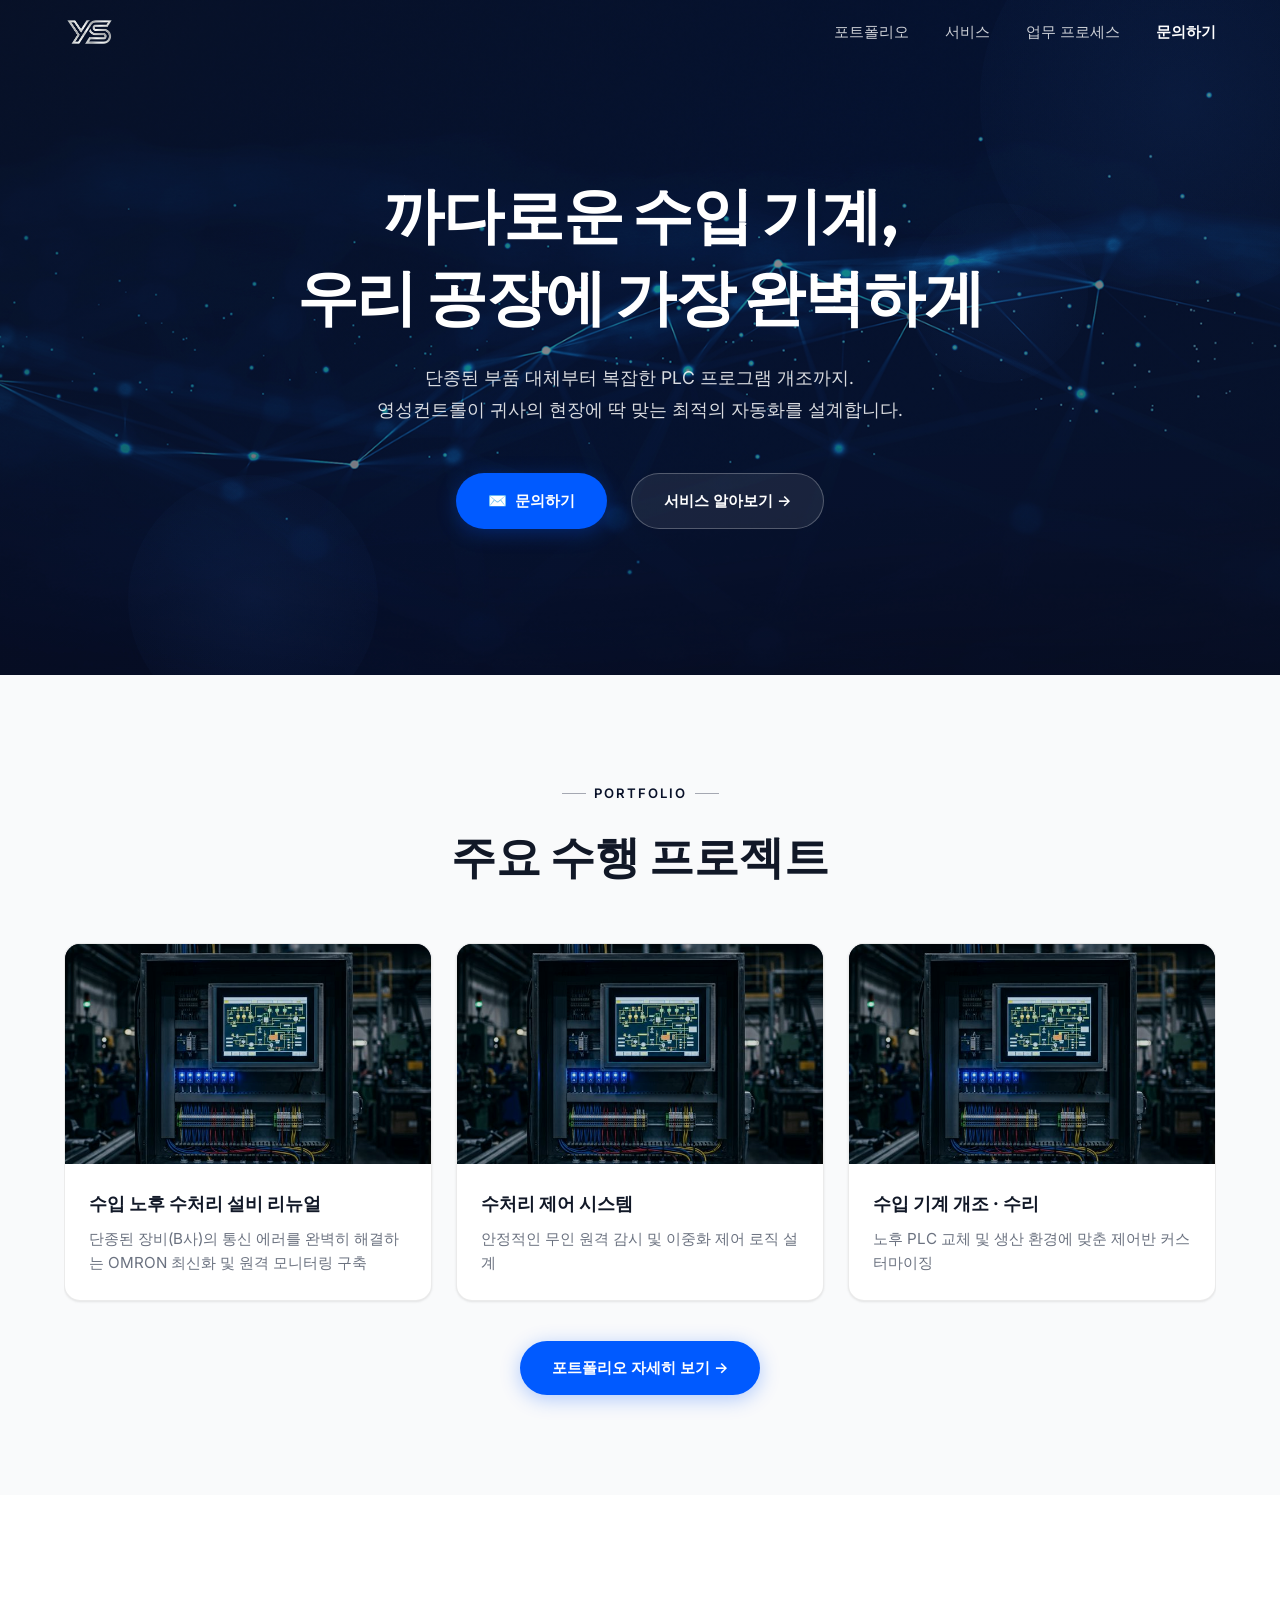
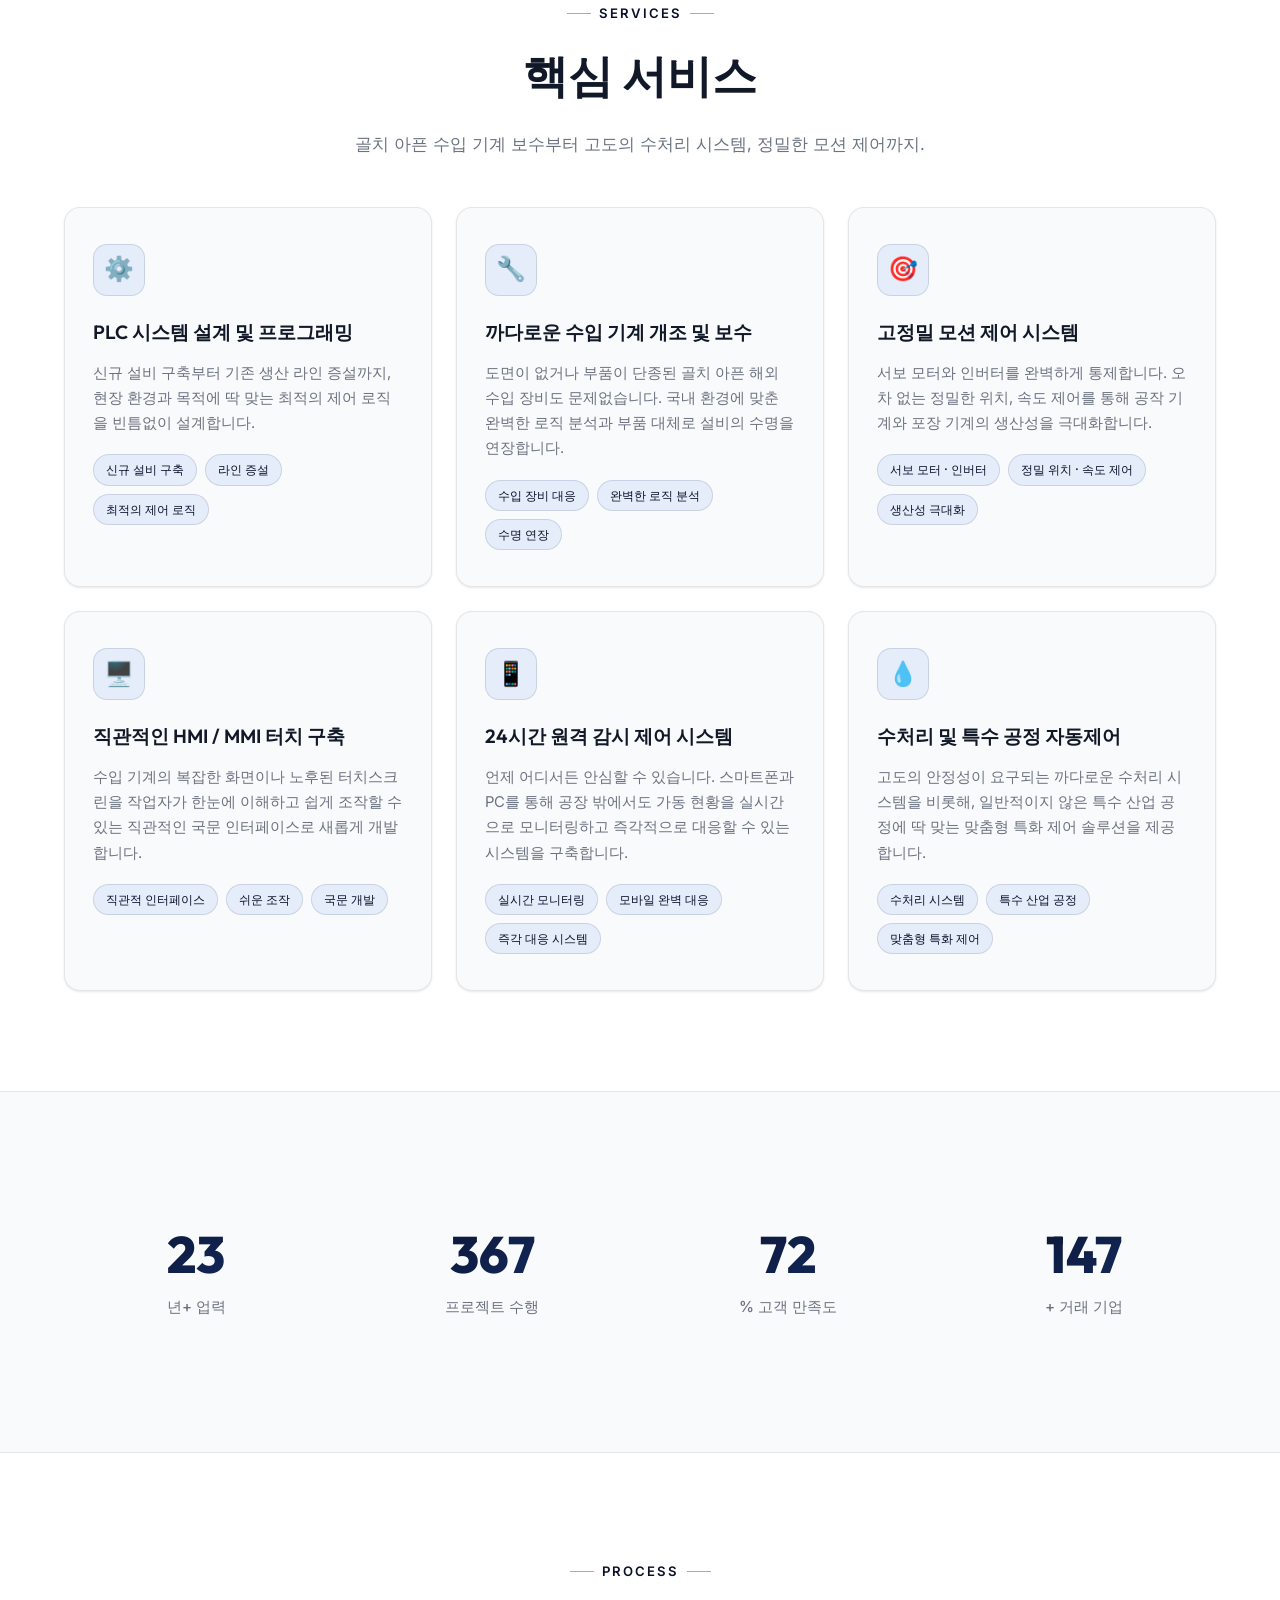
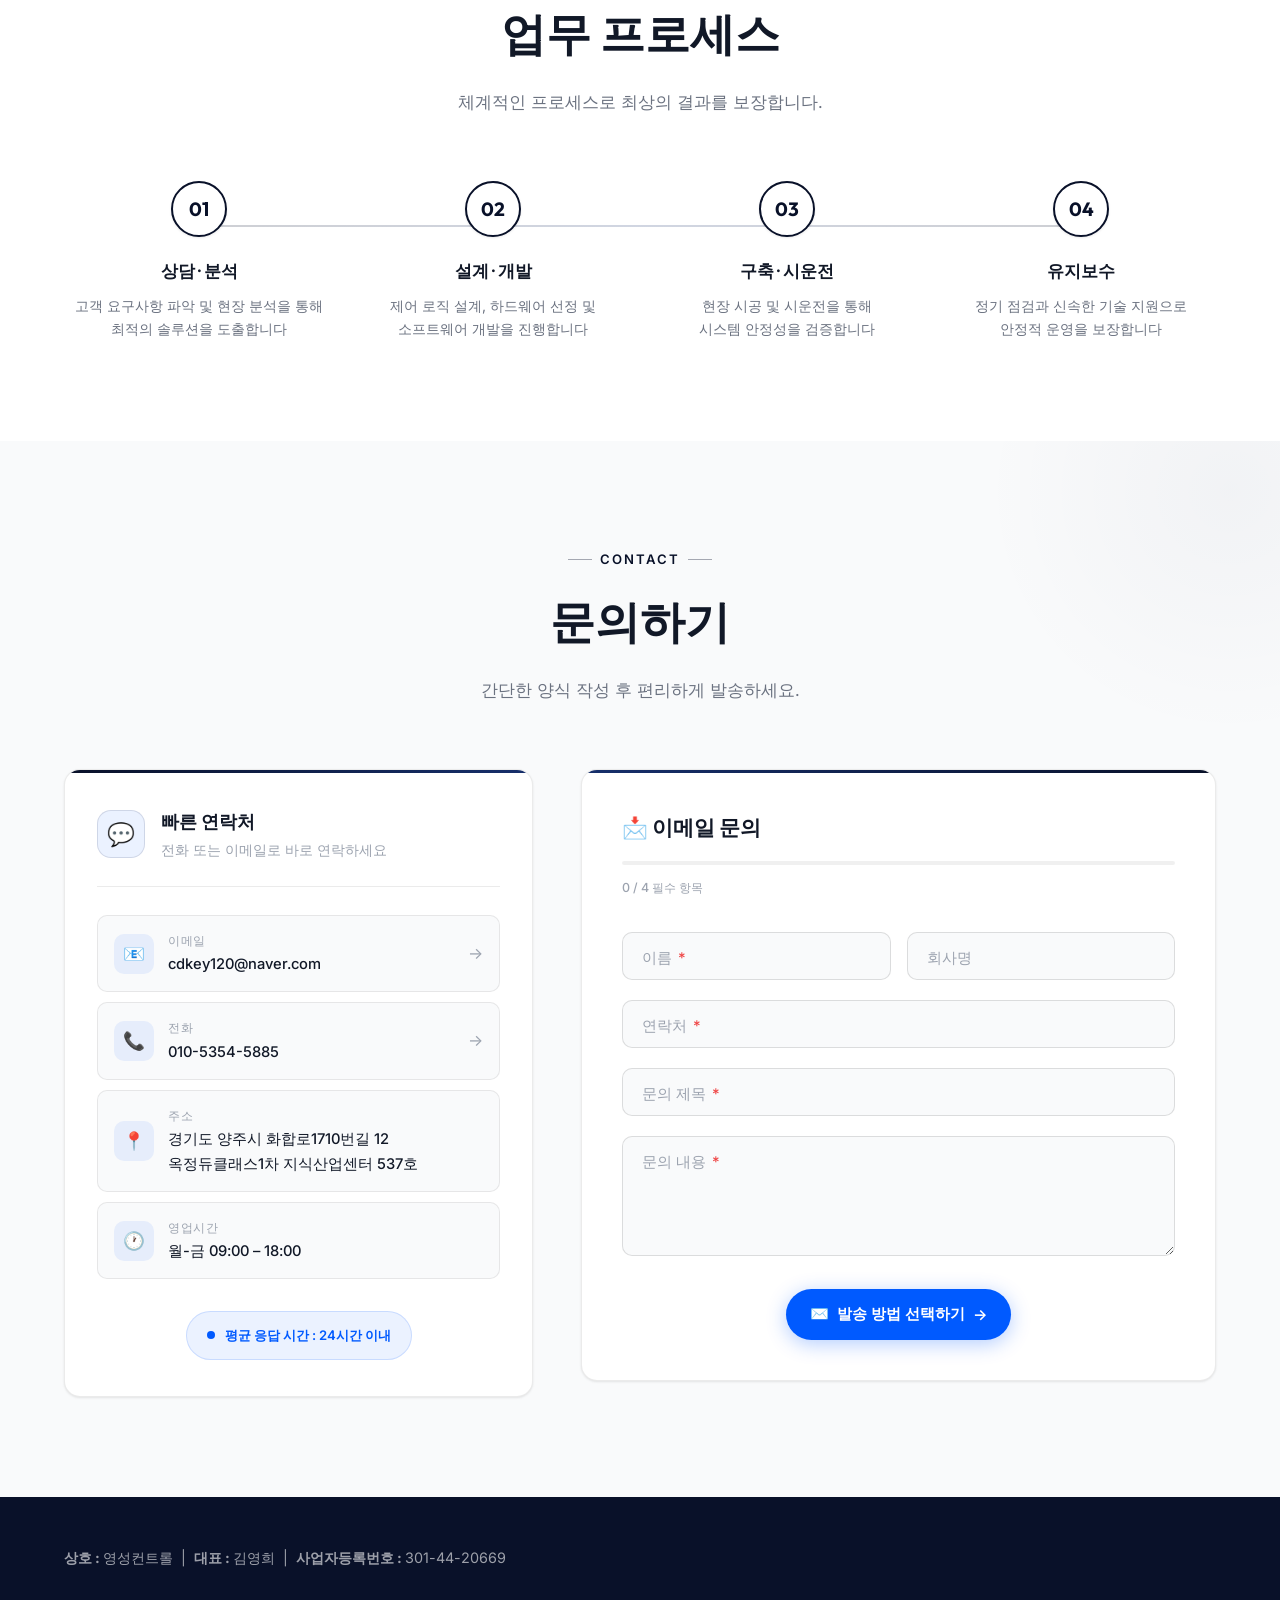
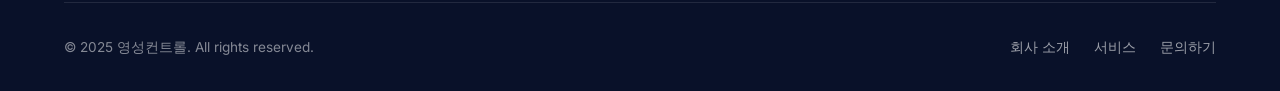
==== commit 2db4b164: "refact : 랜딩 페이지 수정" ====
--- a/index.html
+++ b/index.html
@@ -21,12 +21,6 @@
 
 <body>
 
-  <!-- ===== Preloader ===== -->
-  <div id="preloader">
-    <div class="spinner"></div>
-    <div class="preloader-text">YS CONTROLS</div>
-  </div>
-
   <!-- ===== Navigation ===== -->
   <nav class="navbar" id="navbar">
     <div class="container">
@@ -37,7 +31,7 @@
         <li><a href="#portfolio">포트폴리오</a></li>
         <li><a href="#services">서비스</a></li>
         <li><a href="#process">업무 프로세스</a></li>
-        <li><a href="#contact" class="nav-cta">문의하기</a></li>
+        <li><a href="#contact" style="color: white !important; font-weight: 700;">문의하기</a></li>
       </ul>
       <button class="mobile-menu-btn" id="mobileMenuBtn" aria-label="메뉴 열기">
         <span></span>
@@ -58,12 +52,12 @@
       <div class="shape"></div>
     </div>
     <div class="container">
-      <div class="hero-content">
-        <h1 style="font-size: clamp(2rem, 5vw, 3.5rem); line-height: 1.5; margin-bottom: 40px; font-weight: 800; color: #ffffff;">
+      <div class="hero-content" style="margin-top: -32px;">
+        <h1 style="font-size: clamp(2.2rem, 5.5vw, 3.8rem); line-height: 1.35; margin-bottom: 24px; font-weight: 800; color: #ffffff; letter-spacing: -0.02em;">
           까다로운 수입 기계,<br>
           우리 공장에 가장 완벽하게
         </h1>
-        <p style="font-size: 1.15rem; color: rgba(255, 255, 255, 0.85); line-height: 1.8; margin: 0 auto 56px auto; max-width: 600px;">
+        <p style="font-size: 1.1rem; color: rgba(255, 255, 255, 0.85); line-height: 1.8; margin: 0 auto 48px auto; max-width: 600px;">
           단종된 부품 대체부터 복잡한 PLC 프로그램 개조까지.<br>
           영성컨트롤이 귀사의 현장에 딱 맞는<br class="mobile-br"> 최적의 자동화를 설계합니다.
         </p>
@@ -440,8 +434,7 @@
     <div class="container">
       <div style="margin-bottom: 32px; border-bottom: 1px solid rgba(255,255,255,0.1); padding-bottom: 32px;">
         <div class="footer-info-text" style="font-size: 0.9rem; color: rgba(255,255,255,0.6); line-height: 1.8;">
-          <p style="margin: 0; margin-bottom: 8px; font-size: 1.05rem; font-weight: 700; color: white;">영성컨트롤</p>
-          <p style="margin: 0;"><strong>대표 : </strong> 김영희 &nbsp;|&nbsp; <strong>사업자등록번호 : </strong> 301-44-20669</p>
+          <p style="margin: 0;"><strong>상호 : </strong> 영성컨트롤 &nbsp;|&nbsp; <strong>대표 : </strong> 김영희 &nbsp;|&nbsp; <strong>사업자등록번호 : </strong> 301-44-20669</p>
         </div>
       </div>
       <div class="footer-content" style="gap: 16px;">
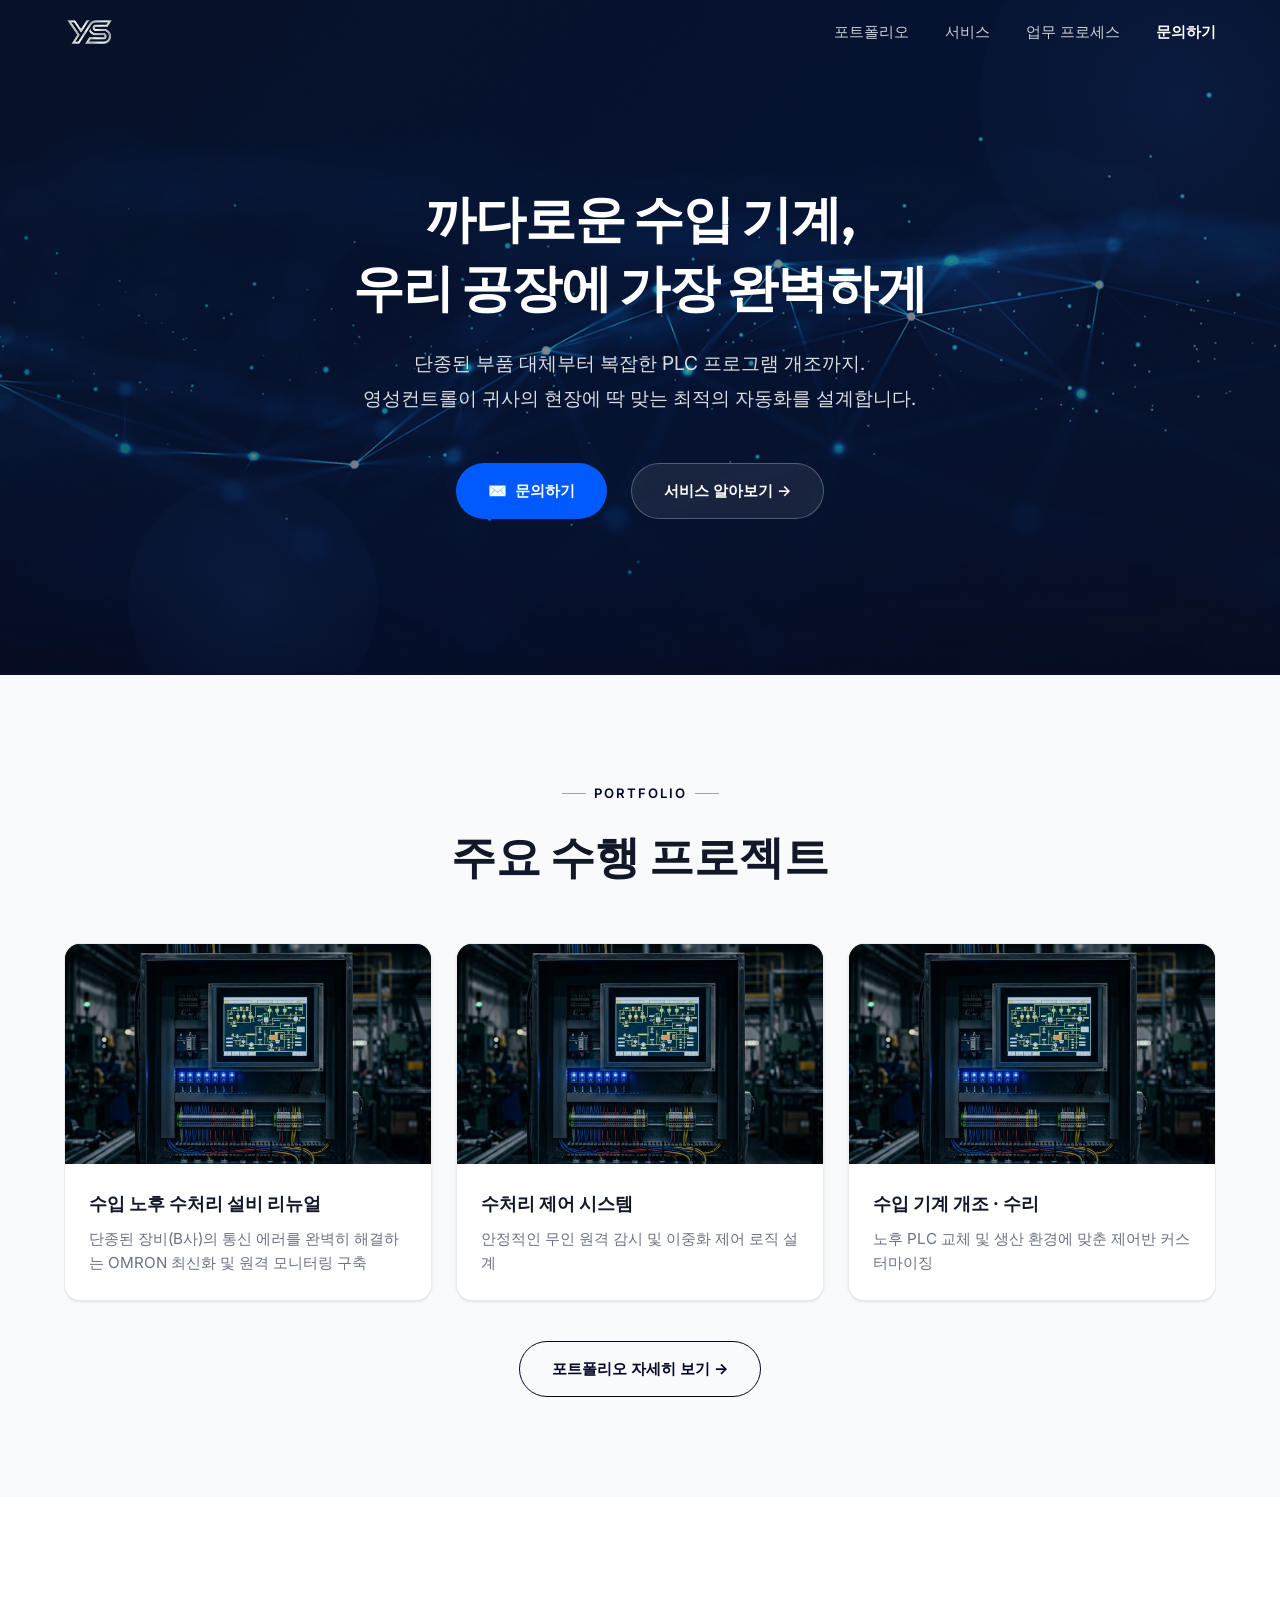
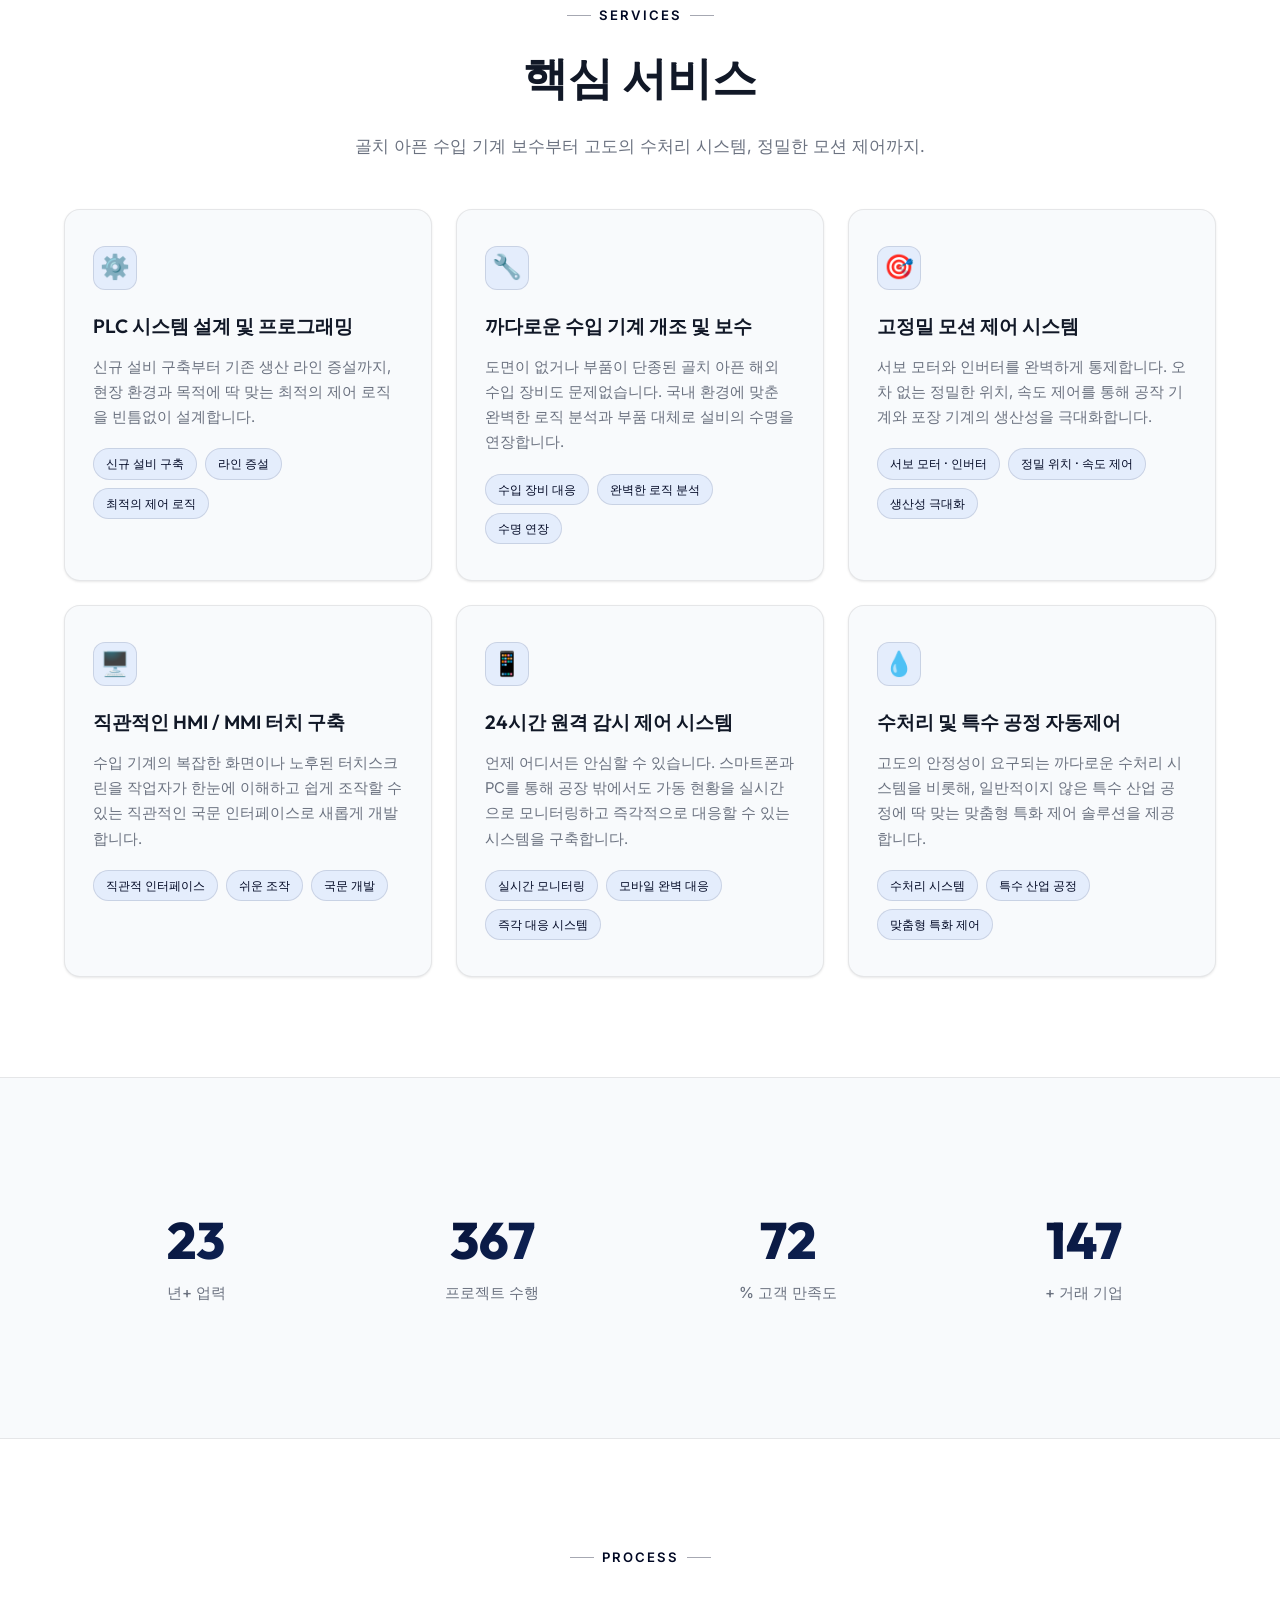
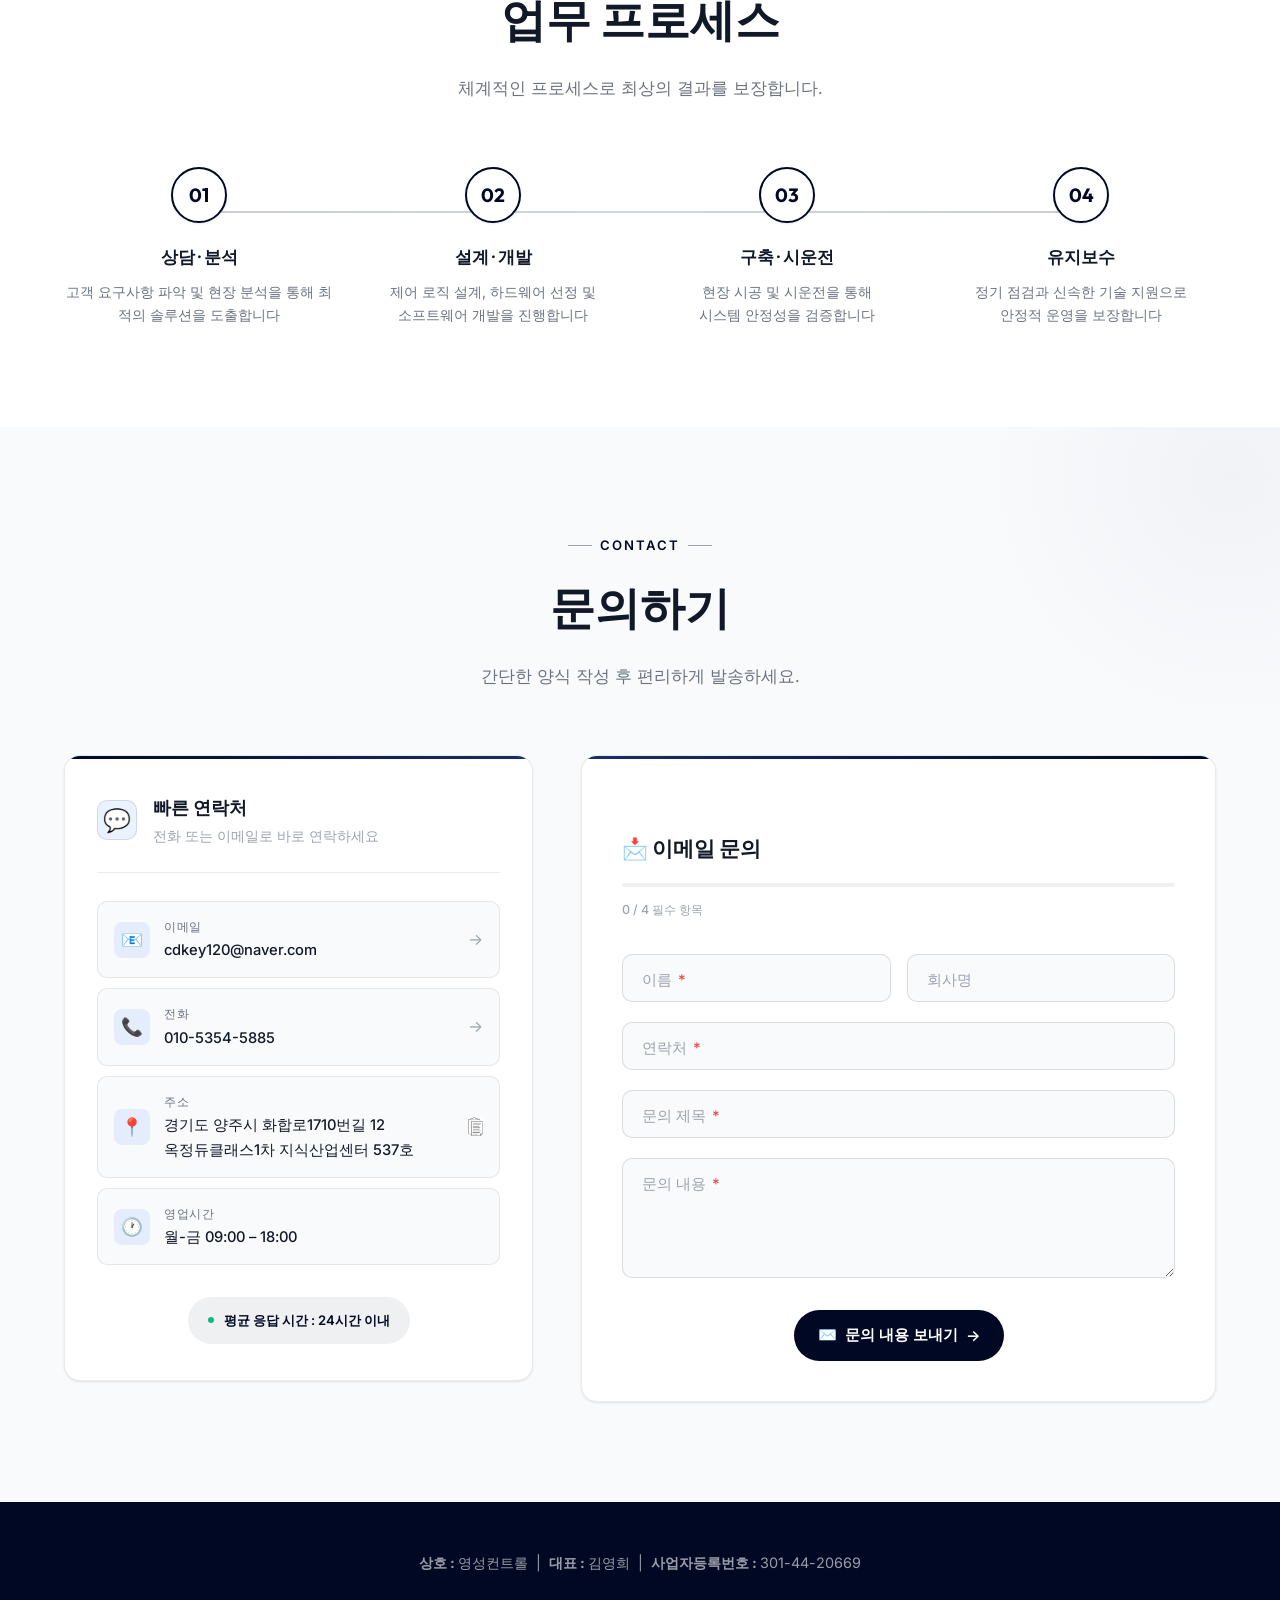
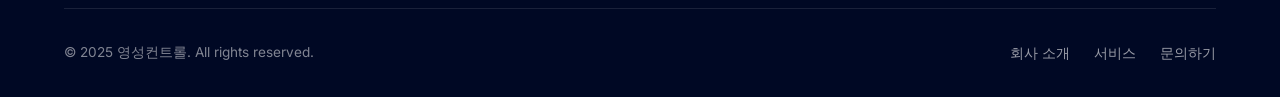
==== commit 3063f5b7: "refact : 랜딩 페이지 수정" ====
--- a/index.html
+++ b/index.html
@@ -53,12 +53,12 @@
     </div>
     <div class="container">
       <div class="hero-content" style="margin-top: -32px;">
-        <h1 style="font-size: clamp(2.2rem, 5.5vw, 3.8rem); line-height: 1.35; margin-bottom: 24px; font-weight: 800; color: #ffffff; letter-spacing: -0.02em;">
+        <h1 style="font-size: clamp(2.2rem, 5vw, 3.2rem); line-height: 1.35; margin-bottom: 24px; font-weight: 800; color: #ffffff; letter-spacing: -0.02em;">
           까다로운 수입 기계,<br>
           우리 공장에 가장 완벽하게
         </h1>
-        <p style="font-size: 1.1rem; color: rgba(255, 255, 255, 0.85); line-height: 1.8; margin: 0 auto 48px auto; max-width: 600px;">
-          단종된 부품 대체부터 복잡한 PLC 프로그램 개조까지.<br>
+        <p style="font-size: clamp(1.05rem, 1.8vw, 1.2rem); color: rgba(255, 255, 255, 0.85); line-height: 1.8; margin: 0 auto 48px auto; max-width: 600px;">
+          단종된 부품 대체부터<br class="mobile-br"> 복잡한 PLC 프로그램 개조까지.<br>
           영성컨트롤이 귀사의 현장에 딱 맞는<br class="mobile-br"> 최적의 자동화를 설계합니다.
         </p>
         <div class="hero-buttons" style="gap: 24px;">
@@ -118,7 +118,7 @@
         </div>
       </div>
       <div class="portfolio-action reveal" style="text-align: center;">
-        <a href="portfolio.html?v=2" class="btn btn-primary">포트폴리오 자세히 보기 →</a>
+        <a href="portfolio.html?v=2" class="btn" style="background-color: transparent; border: 1px solid var(--primary); color: var(--primary); font-weight: 700;">포트폴리오 자세히 보기 →</a>
       </div>
     </div>
   </section>
@@ -246,7 +246,7 @@
         <div class="process-step reveal">
           <div class="process-number">01</div>
           <h3>상담 · 분석</h3>
-          <p>고객 요구사항 파악 및 현장 분석을 통해<br class="desktop-br"><span class="mobile-br"> </span>최적의 솔루션을 도출합니다</p>
+          <p>고객 요구사항 파악 및 현장 분석을 통해 <br class="mobile-br">최적의 솔루션을 도출합니다</p>
         </div>
         <div class="process-step reveal">
           <div class="process-number">02</div>
@@ -302,13 +302,16 @@
                 </div>
                 <div class="detail-arrow">→</div>
               </a>
-              <div class="contact-detail">
+              <a href="javascript:void(0)" class="contact-detail" onclick="navigator.clipboard.writeText('경기도 양주시 화합로1710번길 12 옥정듀클래스1차 지식산업센터 537호').then(() => { const el = this.querySelector('.label'); const orig = el.innerText; el.innerText = '✅ 복사 완료!'; setTimeout(() => el.innerText = orig, 2000); })">
                 <div class="icon">📍</div>
                 <div>
                   <div class="label">주소</div>
                   <div class="value">경기도 양주시 화합로1710번길 12<br>옥정듀클래스1차 지식산업센터 537호</div>
                 </div>
-              </div>
+                <div class="detail-arrow" style="opacity: 0.9; display: flex; align-items: center;">
+                  <img src="copy.png" alt="복사" style="width: 15px; height: auto;">
+                </div>
+              </a>
               <div class="contact-detail">
                 <div class="icon">🕐</div>
                 <div>
@@ -328,7 +331,7 @@
 
         <div class="contact-form-card reveal">
           <div class="form-card-header">
-            <h3>📩 이메일 문의</h3>
+            <h3><br>📩 이메일 문의</h3>
             <div class="form-progress" id="formProgress">
               <div class="form-progress-bar" id="formProgressBar"></div>
             </div>
@@ -358,8 +361,8 @@
               <label for="emailBody">문의 내용 <span class="required">*</span></label>
             </div>
             <div style="text-align: center; margin-top: 24px;">
-              <button type="submit" class="btn btn-primary shimmer" id="submitBtn" style="border: none; cursor: pointer; gap: 8px; padding: 15px 24px;">
-                <span class="btn-text">✉️&nbsp; 발송 방법 선택하기</span>
+              <button type="submit" class="btn btn-primary shimmer" id="submitBtn" style="border: none; cursor: pointer; gap: 8px; padding: 15px 24px; background: var(--primary);">
+                <span class="btn-text">✉️&nbsp; 문의 내용 보내기</span>
                 <span class="btn-arrow">→</span>
               </button>
             </div>
@@ -433,7 +436,7 @@
   <footer class="footer">
     <div class="container">
       <div style="margin-bottom: 32px; border-bottom: 1px solid rgba(255,255,255,0.1); padding-bottom: 32px;">
-        <div class="footer-info-text" style="font-size: 0.9rem; color: rgba(255,255,255,0.6); line-height: 1.8;">
+        <div class="footer-info-text" style="text-align: center; font-size: 0.9rem; color: rgba(255,255,255,0.6); line-height: 1.8;">
           <p style="margin: 0;"><strong>상호 : </strong> 영성컨트롤 &nbsp;|&nbsp; <strong>대표 : </strong> 김영희 &nbsp;|&nbsp; <strong>사업자등록번호 : </strong> 301-44-20669</p>
         </div>
       </div>
--- a/style.css
+++ b/style.css
@@ -1,7 +1,7 @@
 /* ===== Design Tokens ===== */
 :root {
   /* Colors — Light Professional Theme */
-  --primary: #091129;
+  --primary: #000824;
   --primary-light: #162f6b;
   --primary-dark: #000824;
   --accent: #005aff;
@@ -9,7 +9,7 @@
   --accent-glow: rgba(0, 90, 255, 0.15);
 
   --bg-white: #ffffff;
-  --bg-light: #F9FAFB;
+  --bg-light: #f8fafc;
   --bg-dark-hero: #000824;
 
   --text-heading: #111827;
@@ -327,12 +327,10 @@
 .btn-primary {
   background: var(--accent);
   color: white;
-  box-shadow: 0 4px 20px rgba(0, 90, 255, 0.3);
 }
 
 .btn-primary:hover {
   transform: translateY(-3px);
-  box-shadow: 0 8px 30px rgba(0, 90, 255, 0.45);
 }
 
 .btn-outline {
@@ -590,10 +588,10 @@
 }
 
 .service-icon {
-  width: 52px;
-  height: 52px;
+  width: 44px;
+  height: 44px;
   background: var(--accent-soft);
-  border-radius: 14px;
+  border-radius: 12px;
   display: flex;
   align-items: center;
   justify-content: center;
@@ -794,10 +792,10 @@
 }
 
 .info-header-icon {
-  width: 48px;
-  height: 48px;
+  width: 40px;
+  height: 40px;
   background: var(--accent-soft);
-  border-radius: 14px;
+  border-radius: 10px;
   display: flex;
   align-items: center;
   justify-content: center;
@@ -848,10 +846,10 @@
 }
 
 .contact-detail .icon {
-  width: 40px;
-  height: 40px;
+  width: 36px;
+  height: 36px;
   background: var(--accent-soft);
-  border-radius: 10px;
+  border-radius: 8px;
   display: flex;
   align-items: center;
   justify-content: center;
@@ -861,7 +859,7 @@
 
 .contact-detail .label {
   font-size: 0.78rem;
-  color: var(--text-muted);
+  color: var(--text-secondary);
   margin-bottom: 1px;
   text-transform: uppercase;
   letter-spacing: 0.5px;
@@ -892,18 +890,18 @@
   gap: 10px;
   margin: 24px auto 0 auto;
   padding: 12px 16px;
-  background: var(--accent-soft);
-  border: 1px solid var(--accent-glow);
+  background: #EEF0F2;
+  border: none;
   border-radius: 50px;
   font-size: 0.82rem;
   font-weight: 600;
-  color: var(--accent);
+  color: var(--primary);
 }
 
 .response-dot {
-  width: 8px;
-  height: 8px;
-  background: var(--accent);
+  width: 6px;
+  height: 6px;
+  background: #10B981;
   border-radius: 50%;
   animation: pulse 2s infinite;
   flex-shrink: 0;
@@ -1073,14 +1071,19 @@
   box-shadow: 0 8px 30px rgba(0, 16, 61, 0.35);
 }
 
-.submit-btn.shimmer::after {
+.shimmer {
+  position: relative;
+  overflow: hidden;
+}
+
+.shimmer::after {
   content: '';
   position: absolute;
   top: 0;
   left: -100%;
   width: 100%;
   height: 100%;
-  background: linear-gradient(90deg, transparent, rgba(255, 255, 255, 0.18), transparent);
+  background: linear-gradient(90deg, transparent, rgba(255, 255, 255, 0.25), transparent);
   animation: shimmerSlide 3s infinite;
 }
 
@@ -1172,7 +1175,7 @@
 }
 
 .modal-icon {
-  font-size: 2.5rem;
+  font-size: 1.25rem;
   margin-bottom: 12px;
 }
 
@@ -1272,13 +1275,18 @@
 }
 
 .option-icon {
-  width: 48px;
-  height: 48px;
-  border-radius: 12px;
+  width: 40px;
+  height: 40px;
+  border-radius: 10px;
   display: flex;
   align-items: center;
   justify-content: center;
   flex-shrink: 0;
+}
+
+.option-icon svg {
+  width: 22px;
+  height: 22px;
 }
 
 .email-option-gmail .option-icon {
@@ -1708,4 +1716,18 @@
   .email-option {
     padding: 12px 14px;
   }
-}+}
+/* Override sizes for shrunk icons */
+.service-icon svg {
+  width: 24px;
+  height: 24px;
+}
+.info-header-icon svg,
+.contact-detail .icon svg {
+  width: 20px;
+  height: 20px;
+}
+.option-icon svg {
+  width: 22px;
+  height: 22px;
+}
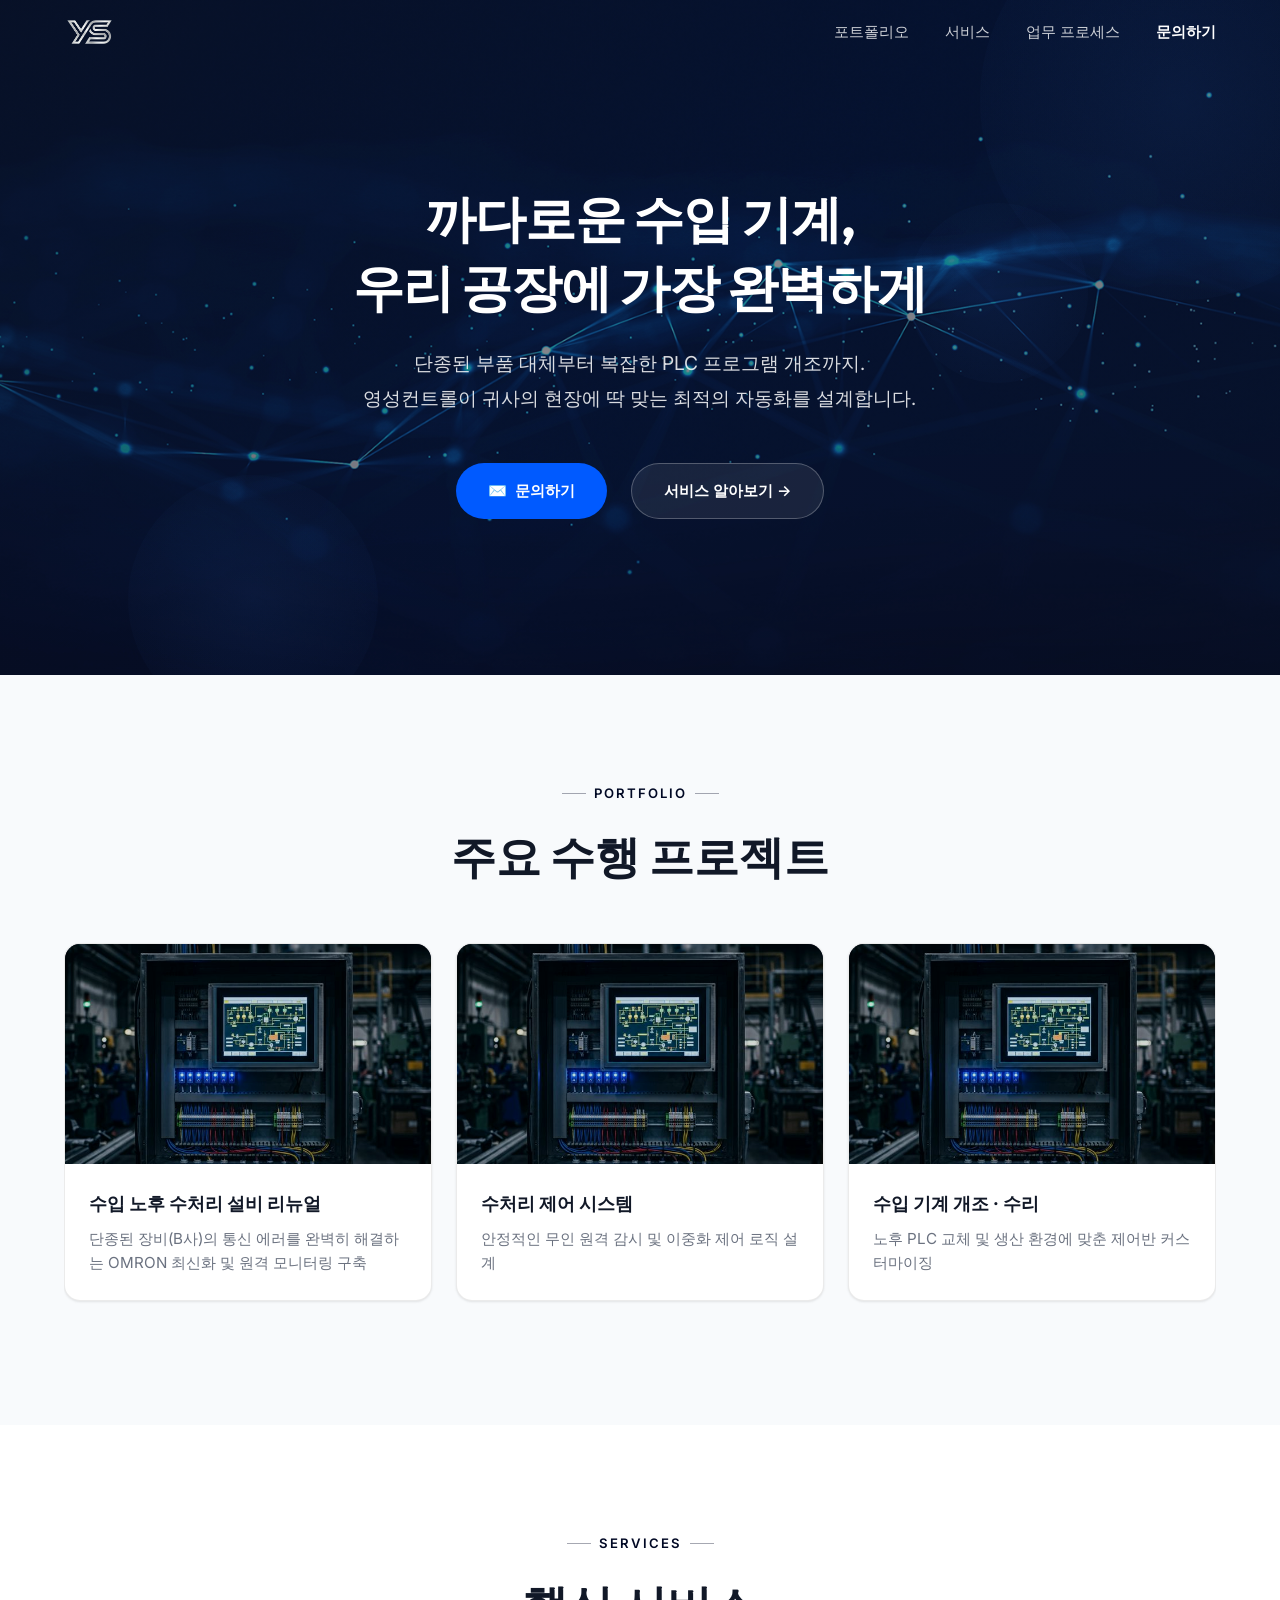
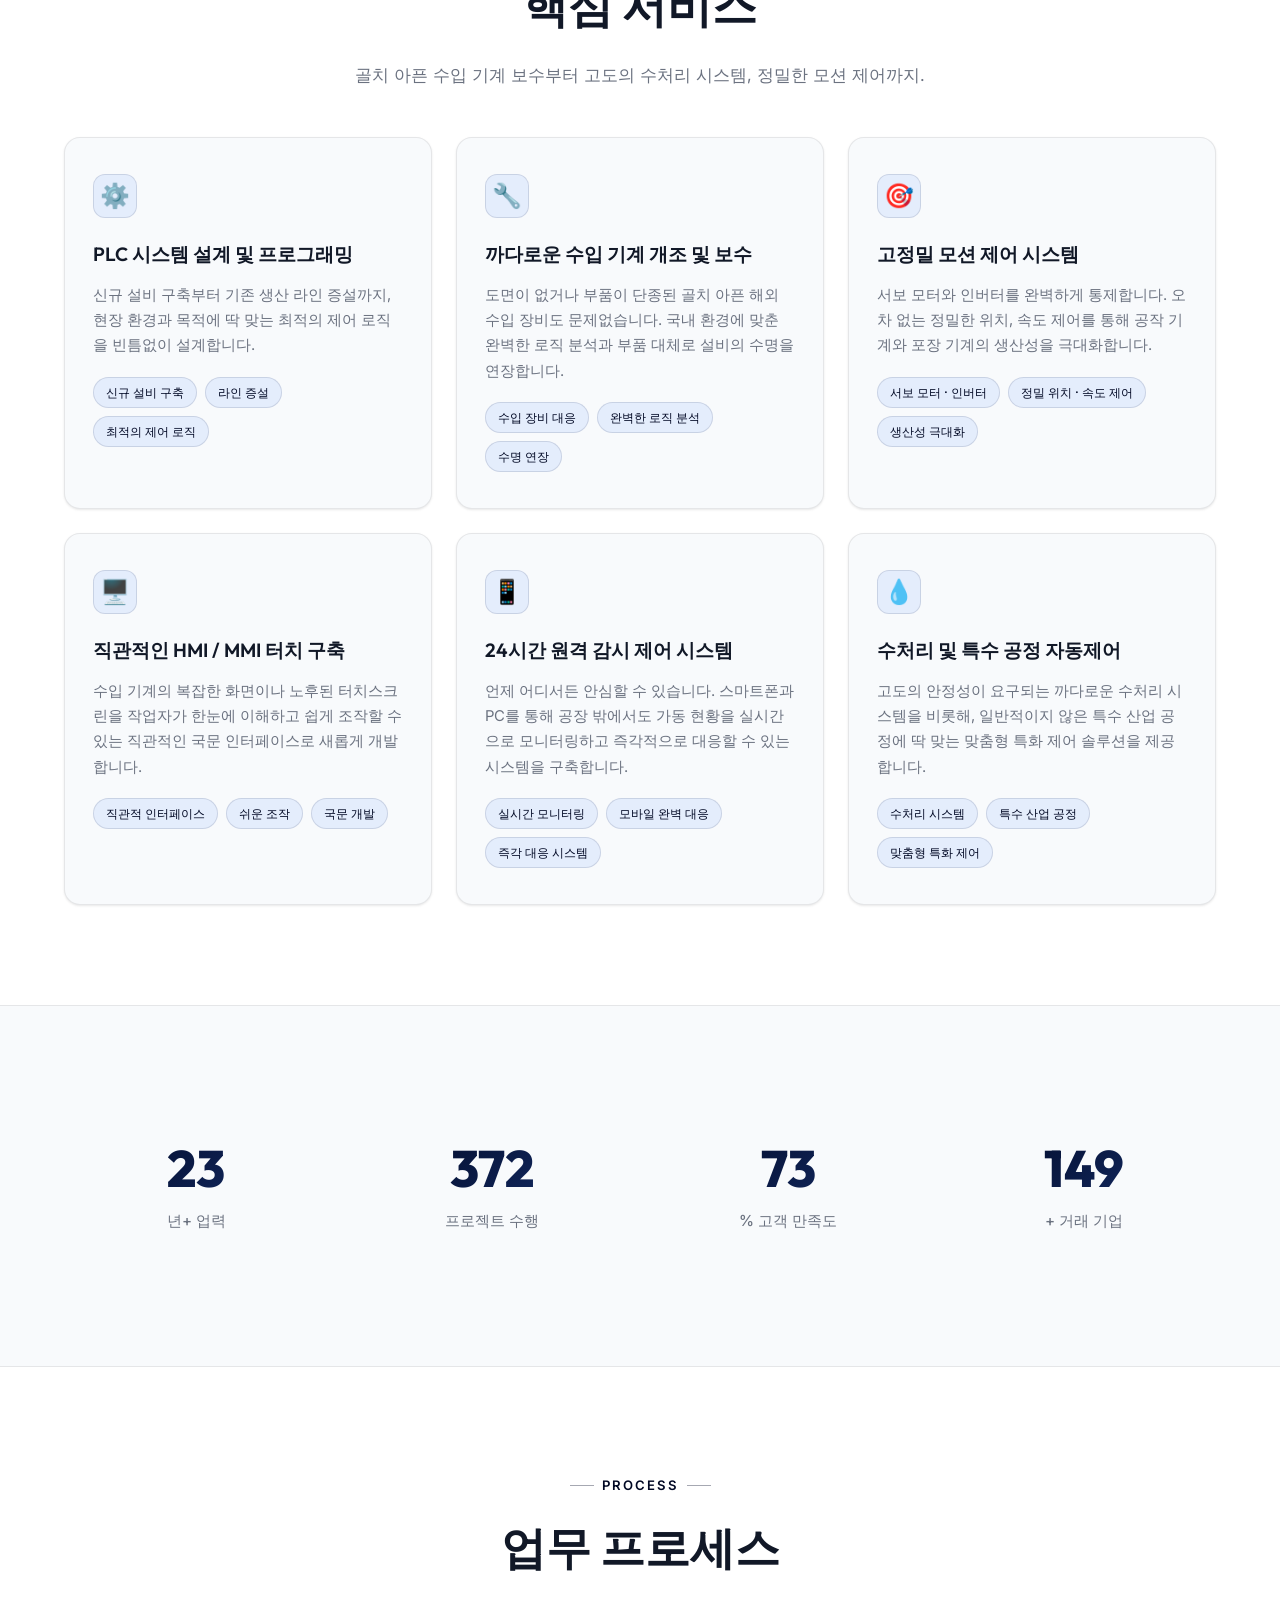
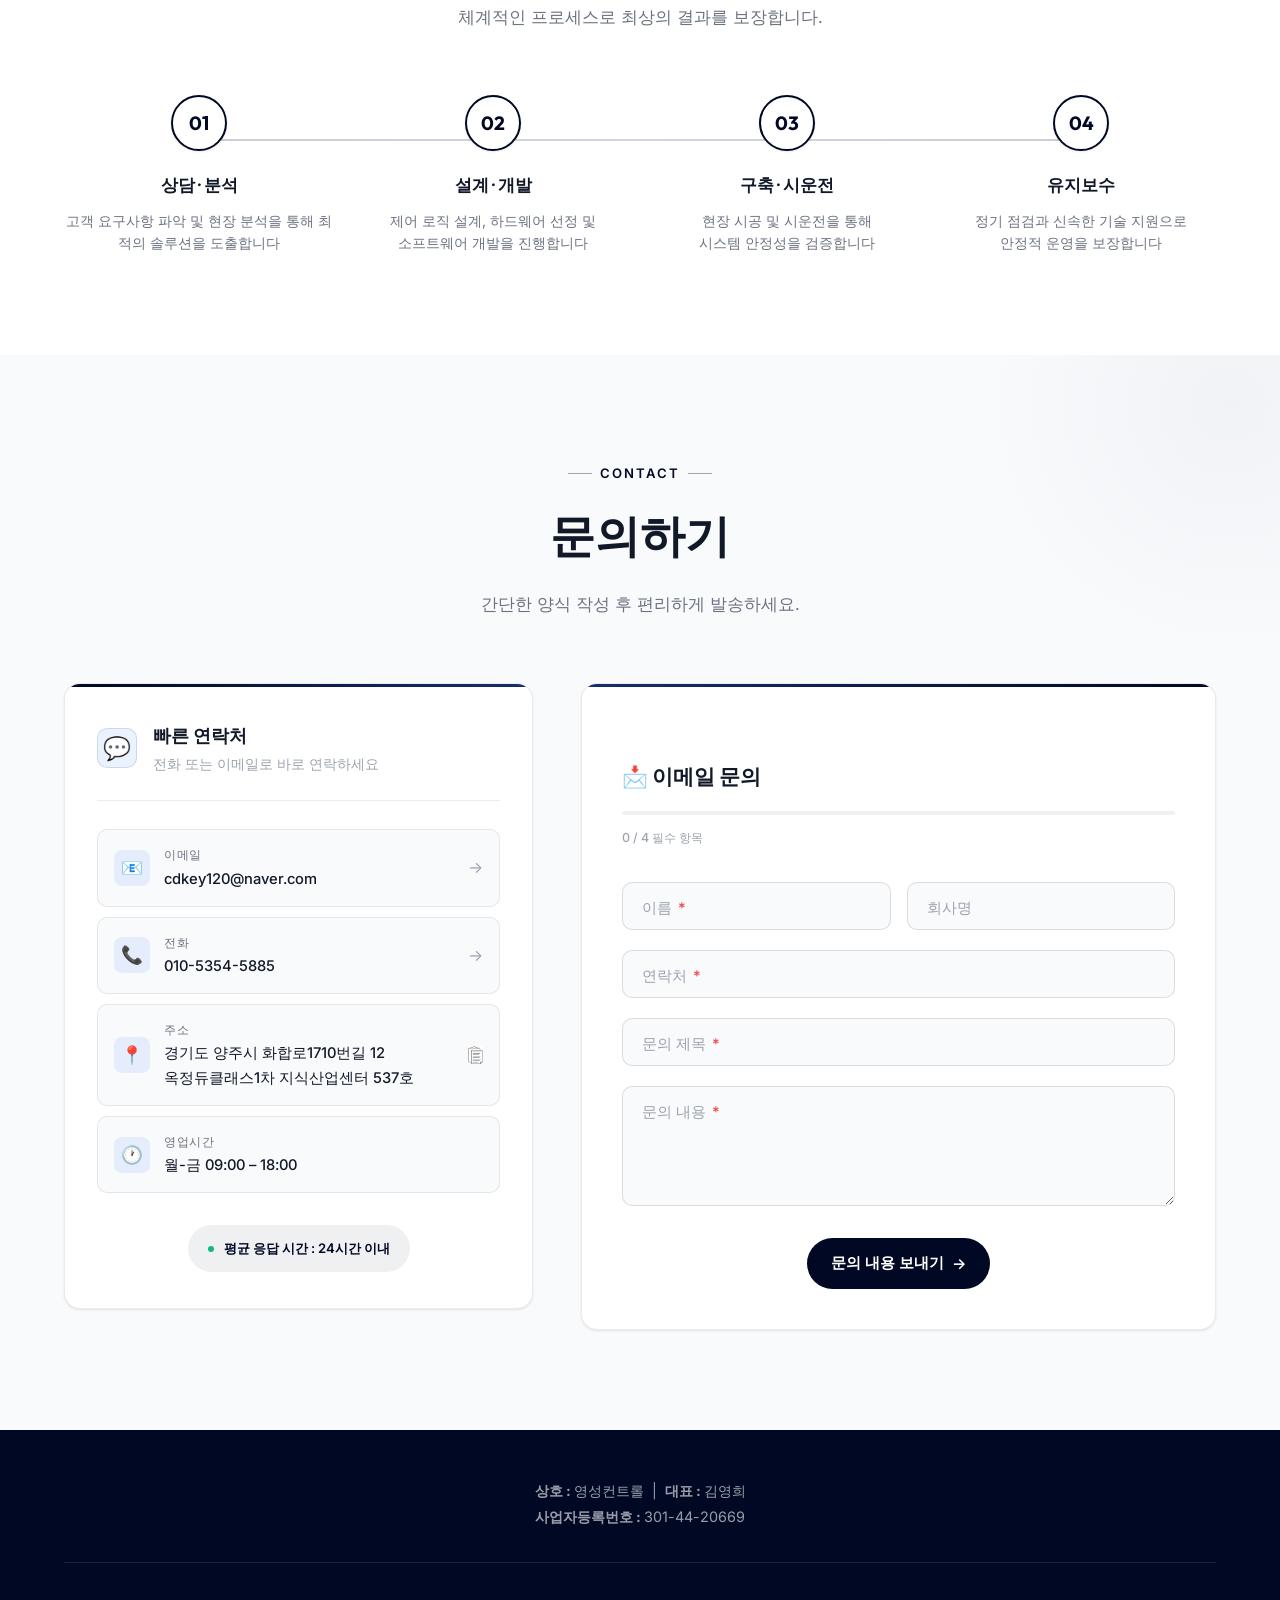
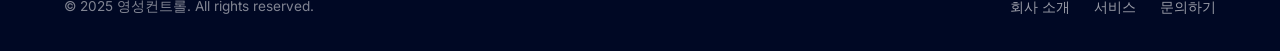
==== commit 9ce788fa: "refact : 랜딩 페이지 수정" ====
--- a/index.html
+++ b/index.html
@@ -116,10 +116,6 @@
             <p>위험 구역 인라인 센서 연동 및 이상 징후 실시간 알람 시스템</p>
           </div>
         </div>
-      </div>
-      <div class="portfolio-action reveal" style="text-align: center;">
-        <a href="portfolio.html?v=2" class="btn" style="background-color: transparent; border: 1px solid var(--primary); color: var(--primary); font-weight: 700;">포트폴리오 자세히 보기 →</a>
-      </div>
     </div>
   </section>
 
@@ -362,7 +358,7 @@
             </div>
             <div style="text-align: center; margin-top: 24px;">
               <button type="submit" class="btn btn-primary shimmer" id="submitBtn" style="border: none; cursor: pointer; gap: 8px; padding: 15px 24px; background: var(--primary);">
-                <span class="btn-text">✉️&nbsp; 문의 내용 보내기</span>
+                <span class="btn-text">문의 내용 보내기</span>
                 <span class="btn-arrow">→</span>
               </button>
             </div>
@@ -437,7 +433,7 @@
     <div class="container">
       <div style="margin-bottom: 32px; border-bottom: 1px solid rgba(255,255,255,0.1); padding-bottom: 32px;">
         <div class="footer-info-text" style="text-align: center; font-size: 0.9rem; color: rgba(255,255,255,0.6); line-height: 1.8;">
-          <p style="margin: 0;"><strong>상호 : </strong> 영성컨트롤 &nbsp;|&nbsp; <strong>대표 : </strong> 김영희 &nbsp;|&nbsp; <strong>사업자등록번호 : </strong> 301-44-20669</p>
+          <p style="margin: 0;"><strong>상호 : </strong> 영성컨트롤 &nbsp;|&nbsp; <strong>대표 : </strong> 김영희<br><strong>사업자등록번호 : </strong> 301-44-20669</p>
         </div>
       </div>
       <div class="footer-content" style="gap: 16px;">
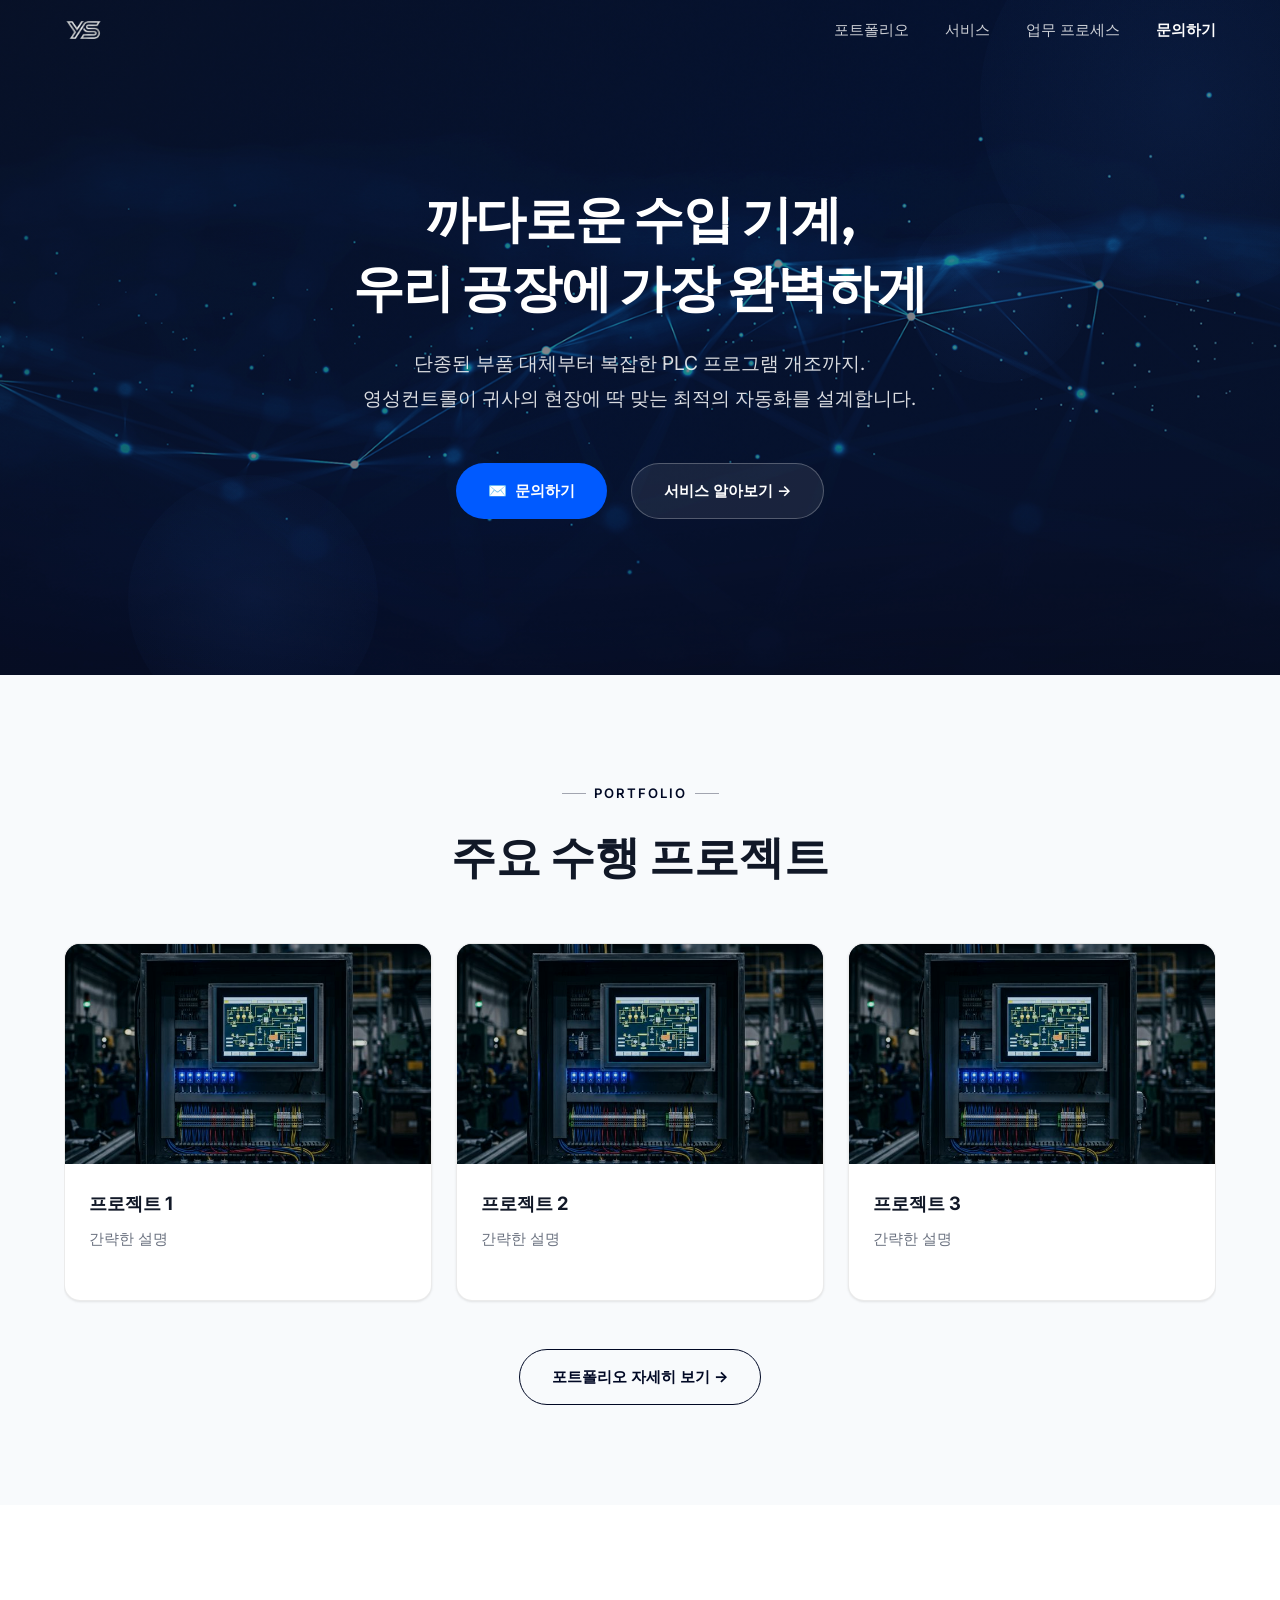
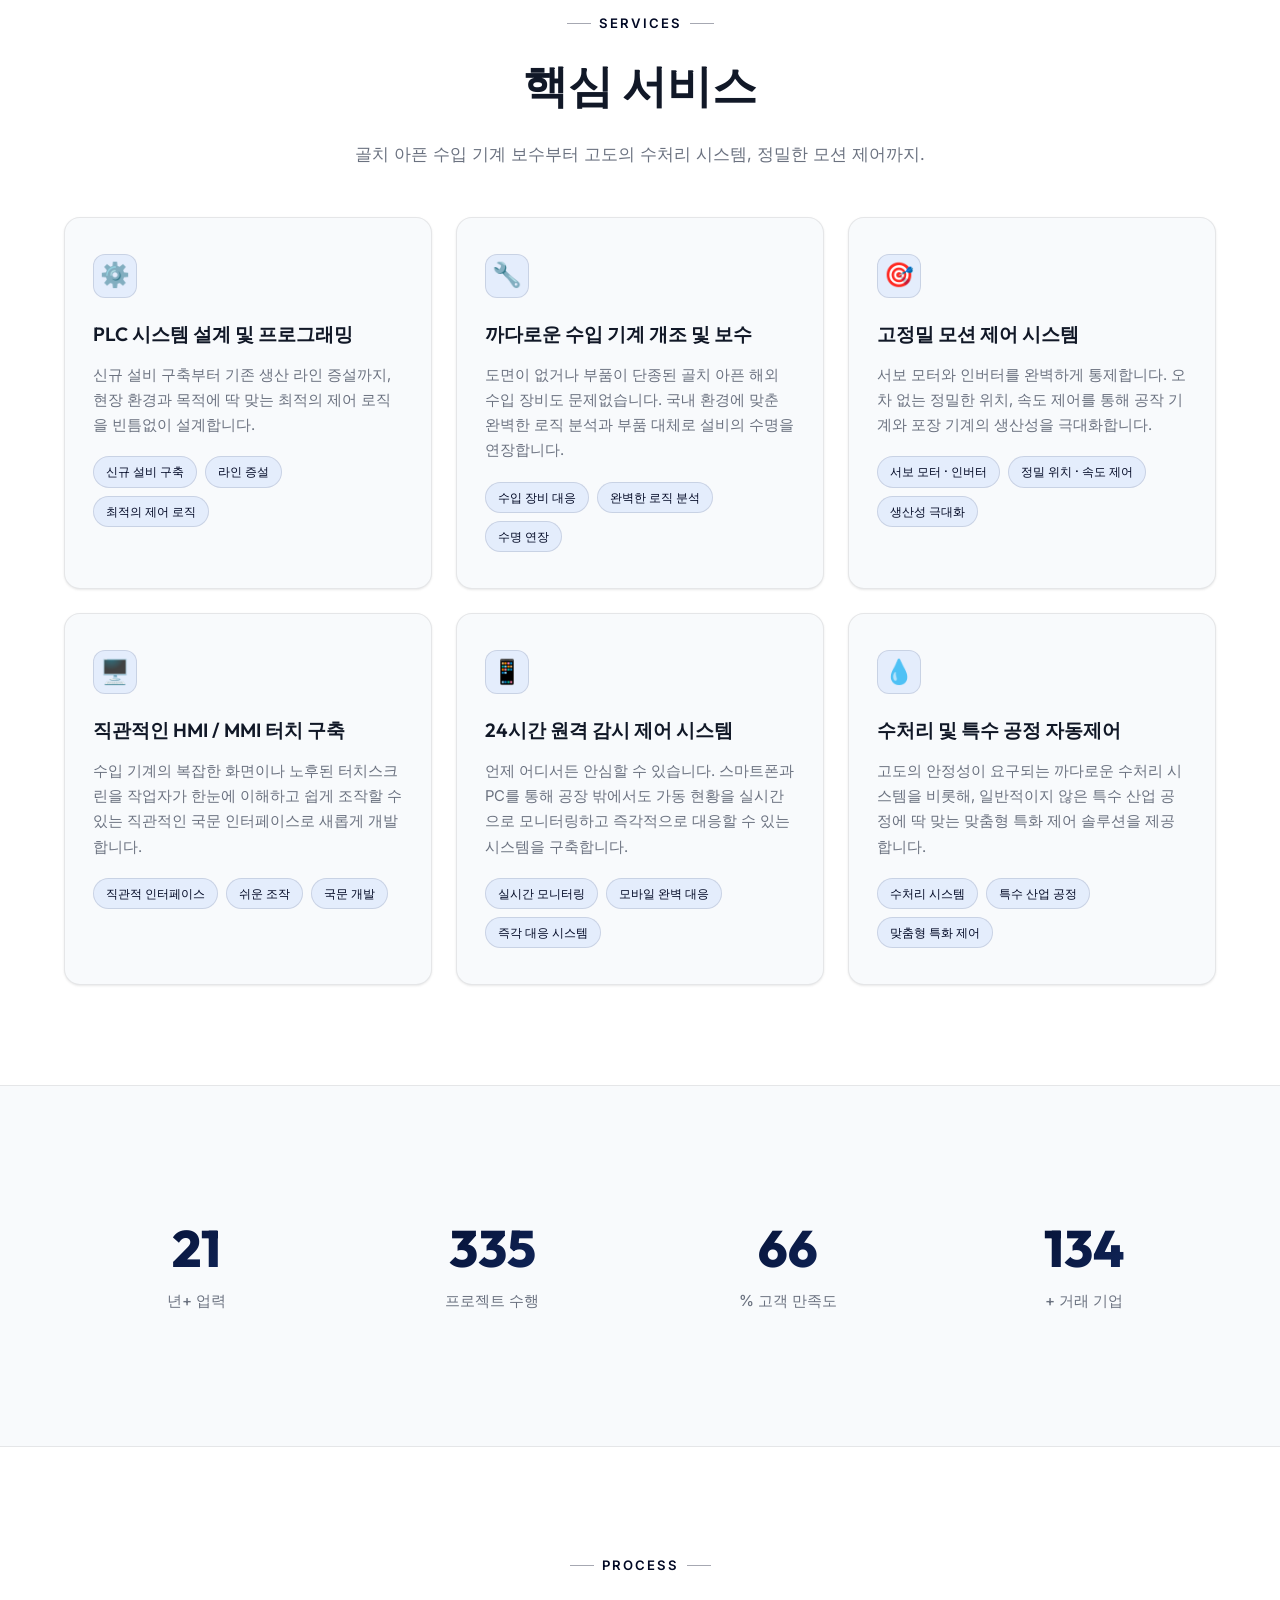
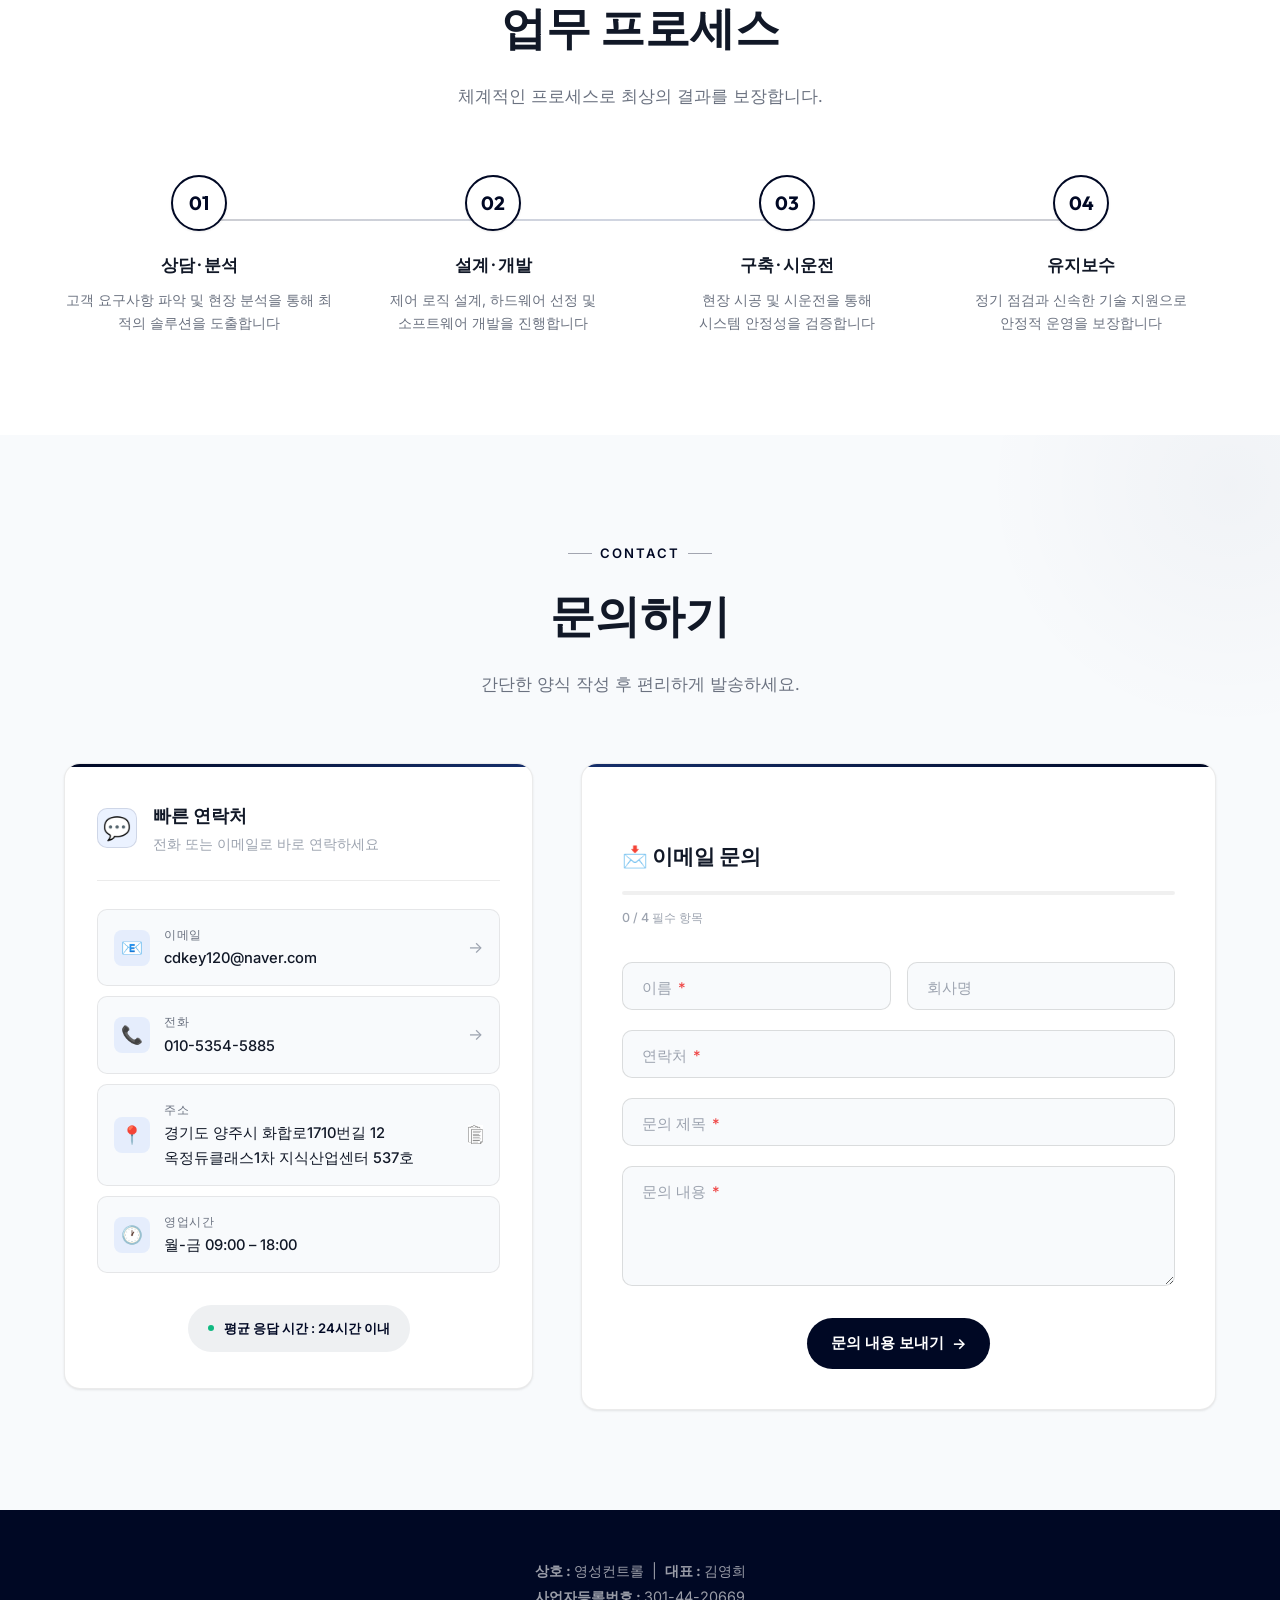
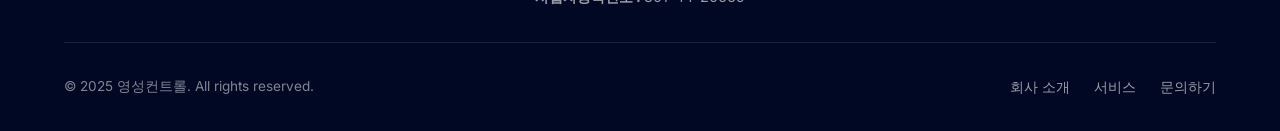
==== commit b15aa4cc: "refact : 랜딩 페이지 수정" ====
--- a/index.html
+++ b/index.html
@@ -25,7 +25,7 @@
   <nav class="navbar" id="navbar">
     <div class="container">
       <a href="#" class="nav-logo">
-        <img src="ys_logo.png" alt="YS Controls" class="logo-img" height="32">
+        <img src="ys_logo.png" alt="YS Controls" class="logo-img" height="24">
       </a>
       <ul class="nav-links" id="navLinks">
         <li><a href="#portfolio">포트폴리오</a></li>
@@ -82,24 +82,24 @@
       </div>
       <div class="portfolio-slider">
         <div class="portfolio-item reveal">
-          <div class="portfolio-img"><img src="service-plc.png" alt="노후 수처리 설비 리뉴얼"></div>
+          <div class="portfolio-img"><img src="service-plc.png" alt="프로젝트 1"></div>
           <div class="portfolio-content">
-            <h4>수입 노후 수처리 설비 리뉴얼</h4>
-            <p>단종된 장비(B사)의 통신 에러를 완벽히 해결하는 OMRON 최신화 및 원격 모니터링 구축</p>
+            <h4>프로젝트 1</h4>
+            <p>간략한 설명</p>
           </div>
         </div>
         <div class="portfolio-item reveal">
-          <div class="portfolio-img"><img src="service-plc.png" alt="수처리 제어 시스템"></div>
+          <div class="portfolio-img"><img src="service-plc.png" alt="프로젝트 2"></div>
           <div class="portfolio-content">
-            <h4>수처리 제어 시스템</h4>
-            <p>안정적인 무인 원격 감시 및 이중화 제어 로직 설계</p>
+            <h4>프로젝트 2</h4>
+            <p>간략한 설명</p>
           </div>
         </div>
         <div class="portfolio-item reveal">
           <div class="portfolio-img"><img src="service-plc.png" alt="프로젝트 3"></div>
           <div class="portfolio-content">
-            <h4>수입 기계 개조 · 수리</h4>
-            <p>노후 PLC 교체 및 생산 환경에 맞춘 제어반 커스터마이징</p>
+            <h4>프로젝트 3</h4>
+            <p>간략한 설명</p>
           </div>
         </div>
         <div class="portfolio-item reveal">
@@ -116,6 +116,10 @@
             <p>위험 구역 인라인 센서 연동 및 이상 징후 실시간 알람 시스템</p>
           </div>
         </div>
+      </div>
+      <div class="portfolio-action reveal" style="text-align: center; margin-top: 24px;">
+        <a href="portfolio.html?v=2" class="btn" style="background-color: transparent; border: 1px solid var(--primary); color: var(--primary); font-weight: 700;">포트폴리오 자세히 보기 →</a>
+      </div>
     </div>
   </section>
 
--- a/style.css
+++ b/style.css
@@ -447,6 +447,7 @@
   scrollbar-width: none;
   -webkit-overflow-scrolling: touch;
   padding: 16px 0 24px;
+  scroll-snap-type: x mandatory;
 }
 
 .portfolio-slider::-webkit-scrollbar {
@@ -461,6 +462,7 @@
   overflow: hidden;
   box-shadow: var(--shadow-sm);
   transition: var(--transition);
+  scroll-snap-align: center;
 }
 
 @media (min-width: 769px) {
@@ -489,25 +491,7 @@
   transition: transform 0.5s ease;
 }
 
-.portfolio-img::after {
-  content: "🔍 프로젝트 자세히 보기";
-  position: absolute;
-  inset: 0;
-  background: rgba(9, 17, 41, 0.7);
-  color: white;
-  display: flex;
-  align-items: center;
-  justify-content: center;
-  font-size: 1.1rem;
-  font-weight: 600;
-  opacity: 0;
-  transition: opacity 0.4s ease;
-  pointer-events: none;
-}
-
-.portfolio-item:hover .portfolio-img::after {
-  opacity: 1;
-}
+
 
 .portfolio-item:hover .portfolio-img img {
   transform: scale(1.05);
@@ -1555,6 +1539,12 @@
     display: inline;
   }
 
+  .hero {
+    min-height: 100svh;
+    padding-top: 140px;
+    padding-bottom: 80px;
+  }
+
   .hero h1 {
     font-size: 3.2rem;
     line-height: 1.2;
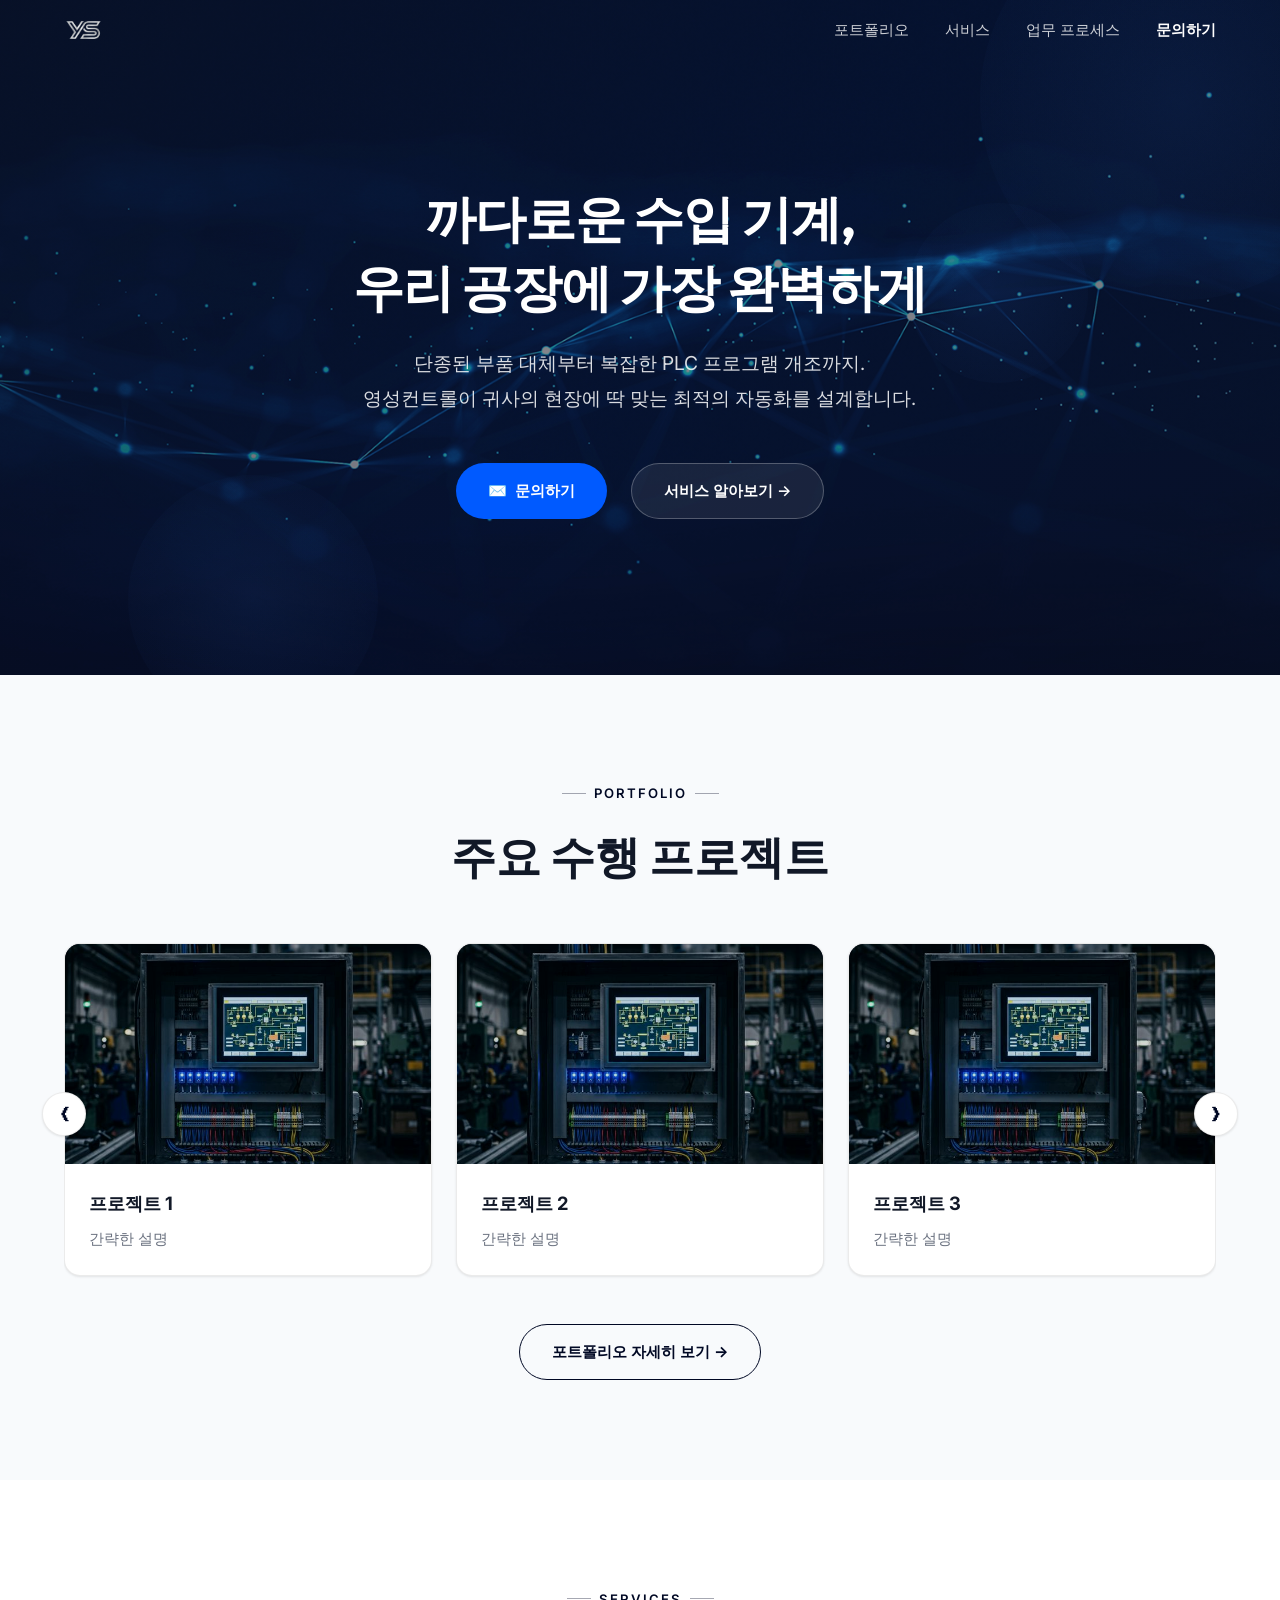
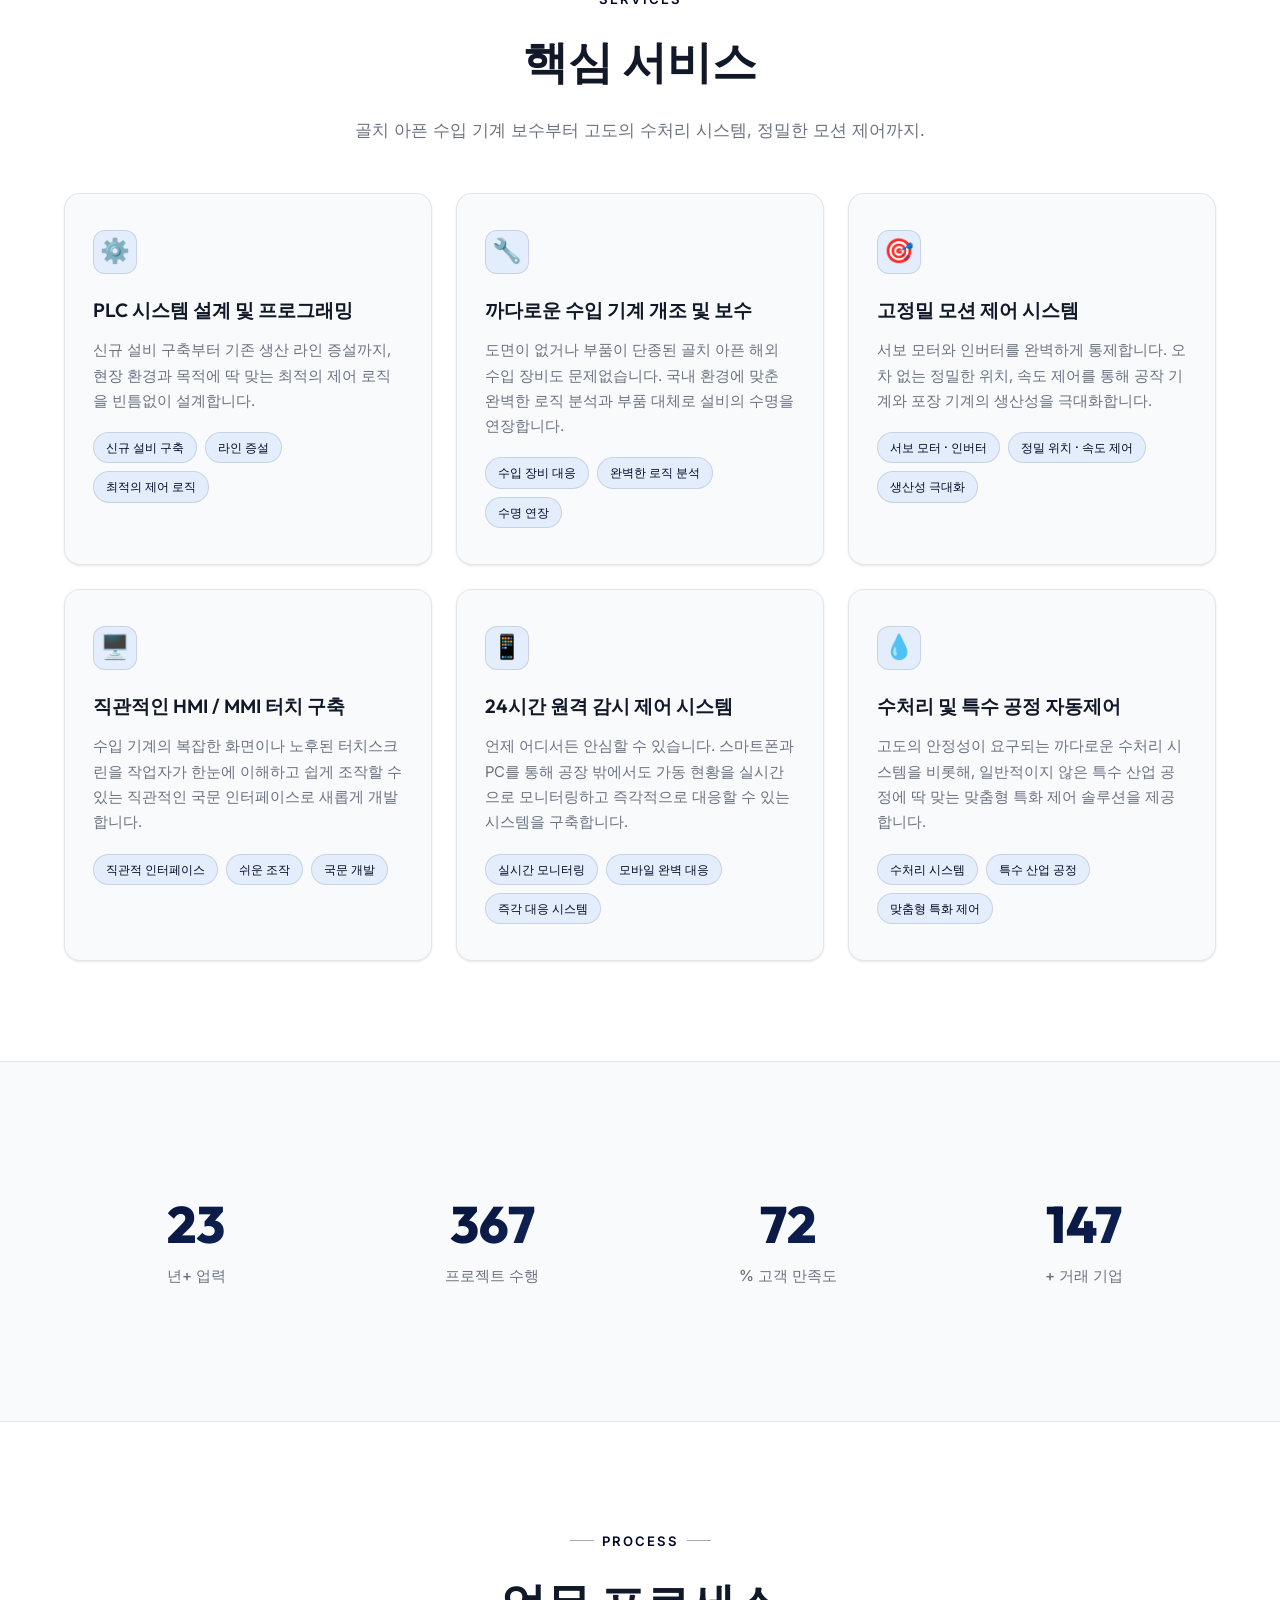
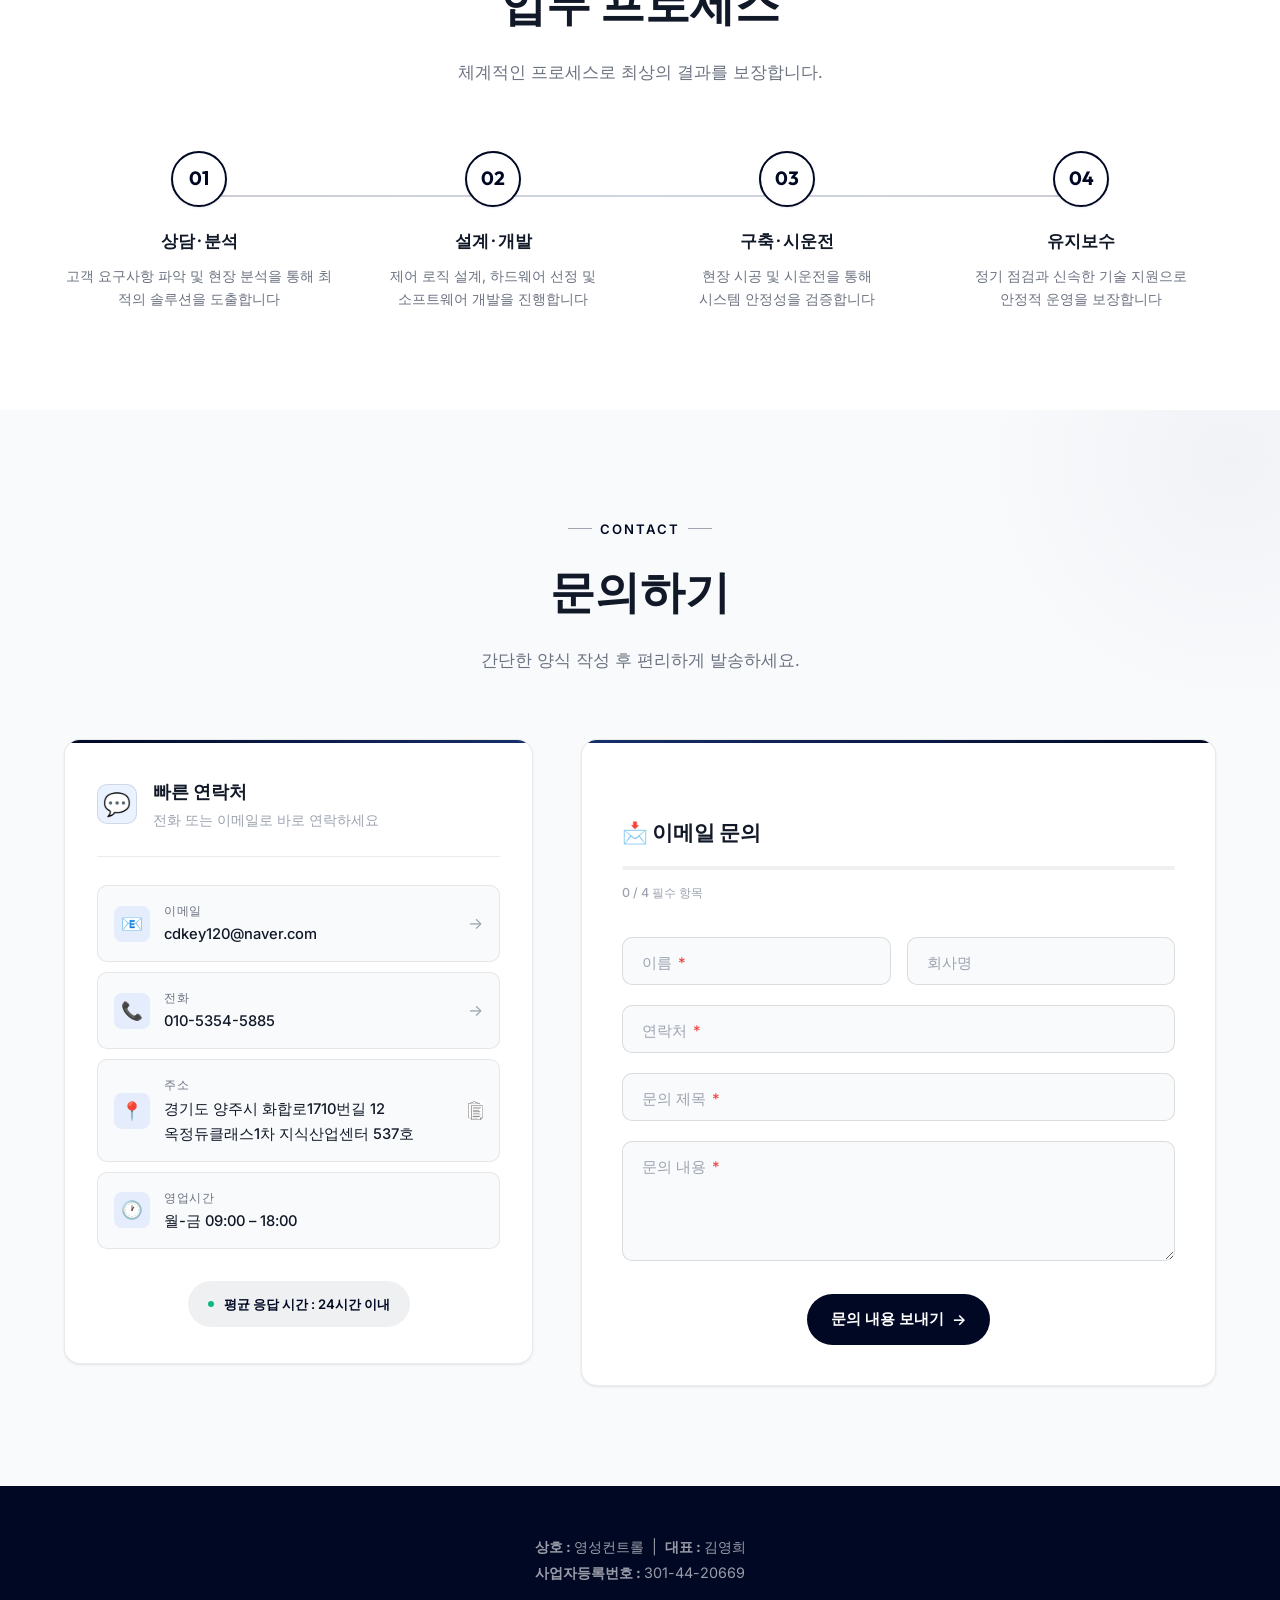
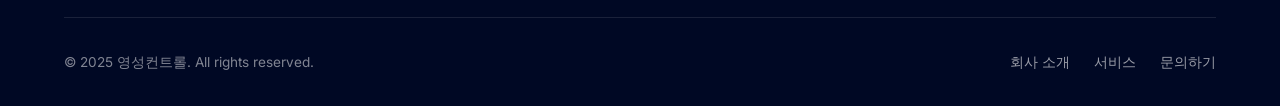
==== commit 08414eab: "refact : 랜딩 페이지 수정" ====
--- a/index.html
+++ b/index.html
@@ -53,7 +53,7 @@
     </div>
     <div class="container">
       <div class="hero-content" style="margin-top: -32px;">
-        <h1 style="font-size: clamp(2.2rem, 5vw, 3.2rem); line-height: 1.35; margin-bottom: 24px; font-weight: 800; color: #ffffff; letter-spacing: -0.02em;">
+        <h1 style="font-size: clamp(1.9rem, 5vw, 3.2rem); line-height: 1.35; margin-bottom: 24px; font-weight: 800; color: #ffffff; letter-spacing: -0.02em;">
           까다로운 수입 기계,<br>
           우리 공장에 가장 완벽하게
         </h1>
@@ -80,8 +80,11 @@
         <div class="section-label">Portfolio</div>
         <h2>주요 수행 프로젝트</h2>
       </div>
-      <div class="portfolio-slider">
-        <div class="portfolio-item reveal">
+      <div class="portfolio-slider-wrapper" style="position: relative;">
+        <button class="slider-nav-btn prev-btn" onclick="document.querySelector('.portfolio-slider').scrollBy({left: -350, behavior: 'smooth'})" aria-label="이전 프로젝트">❮</button>
+        <button class="slider-nav-btn next-btn" onclick="document.querySelector('.portfolio-slider').scrollBy({left: 350, behavior: 'smooth'})" aria-label="다음 프로젝트">❯</button>
+        <div class="portfolio-slider">
+          <div class="portfolio-item reveal">
           <div class="portfolio-img"><img src="service-plc.png" alt="프로젝트 1"></div>
           <div class="portfolio-content">
             <h4>프로젝트 1</h4>
@@ -105,17 +108,18 @@
         <div class="portfolio-item reveal">
           <div class="portfolio-img"><img src="service-plc.png" alt="프로젝트 4"></div>
           <div class="portfolio-content">
-            <h4>자동화 라인 확장 설계</h4>
-            <p>신설/증설 라인에 최적화된 이중 릴레이 제어 및 인터록 구성</p>
+            <h4>프로젝트 4</h4>
+            <p>간략한 설명</p>
           </div>
         </div>
         <div class="portfolio-item reveal">
           <div class="portfolio-img"><img src="service-plc.png" alt="프로젝트 5"></div>
           <div class="portfolio-content">
-            <h4>안전 감시 모니터링</h4>
-            <p>위험 구역 인라인 센서 연동 및 이상 징후 실시간 알람 시스템</p>
-          </div>
-        </div>
+            <h4>프로젝트 5</h4>
+            <p>간략한 설명</p>
+          </div>
+        </div>
+      </div>
       </div>
       <div class="portfolio-action reveal" style="text-align: center; margin-top: 24px;">
         <a href="portfolio.html?v=2" class="btn" style="background-color: transparent; border: 1px solid var(--primary); color: var(--primary); font-weight: 700;">포트폴리오 자세히 보기 →</a>
--- a/style.css
+++ b/style.css
@@ -428,6 +428,44 @@
   color: var(--text-secondary);
   max-width: 560px;
   margin: 0 auto;
+}
+
+/* ===== Portfolio Slider Nav ===== */
+.portfolio-slider-wrapper {
+  position: relative;
+  width: 100%;
+}
+
+.slider-nav-btn {
+  display: flex;
+  align-items: center;
+  justify-content: center;
+  position: absolute;
+  top: 50%;
+  transform: translateY(-50%);
+  z-index: 10;
+  width: 44px;
+  height: 44px;
+  background: var(--bg-white);
+  border: 1px solid var(--border);
+  border-radius: 50%;
+  color: var(--primary);
+  font-size: 1.2rem;
+  cursor: pointer;
+  box-shadow: var(--shadow-sm);
+  transition: var(--transition);
+}
+
+.slider-nav-btn:hover {
+  background: var(--primary);
+  color: #fff;
+}
+
+.slider-nav-btn.prev-btn { left: -22px; }
+.slider-nav-btn.next-btn { right: -22px; }
+
+@media (max-width: 768px) {
+  .slider-nav-btn { display: none !important; }
 }
 
 /* ===== Portfolio Section ===== */
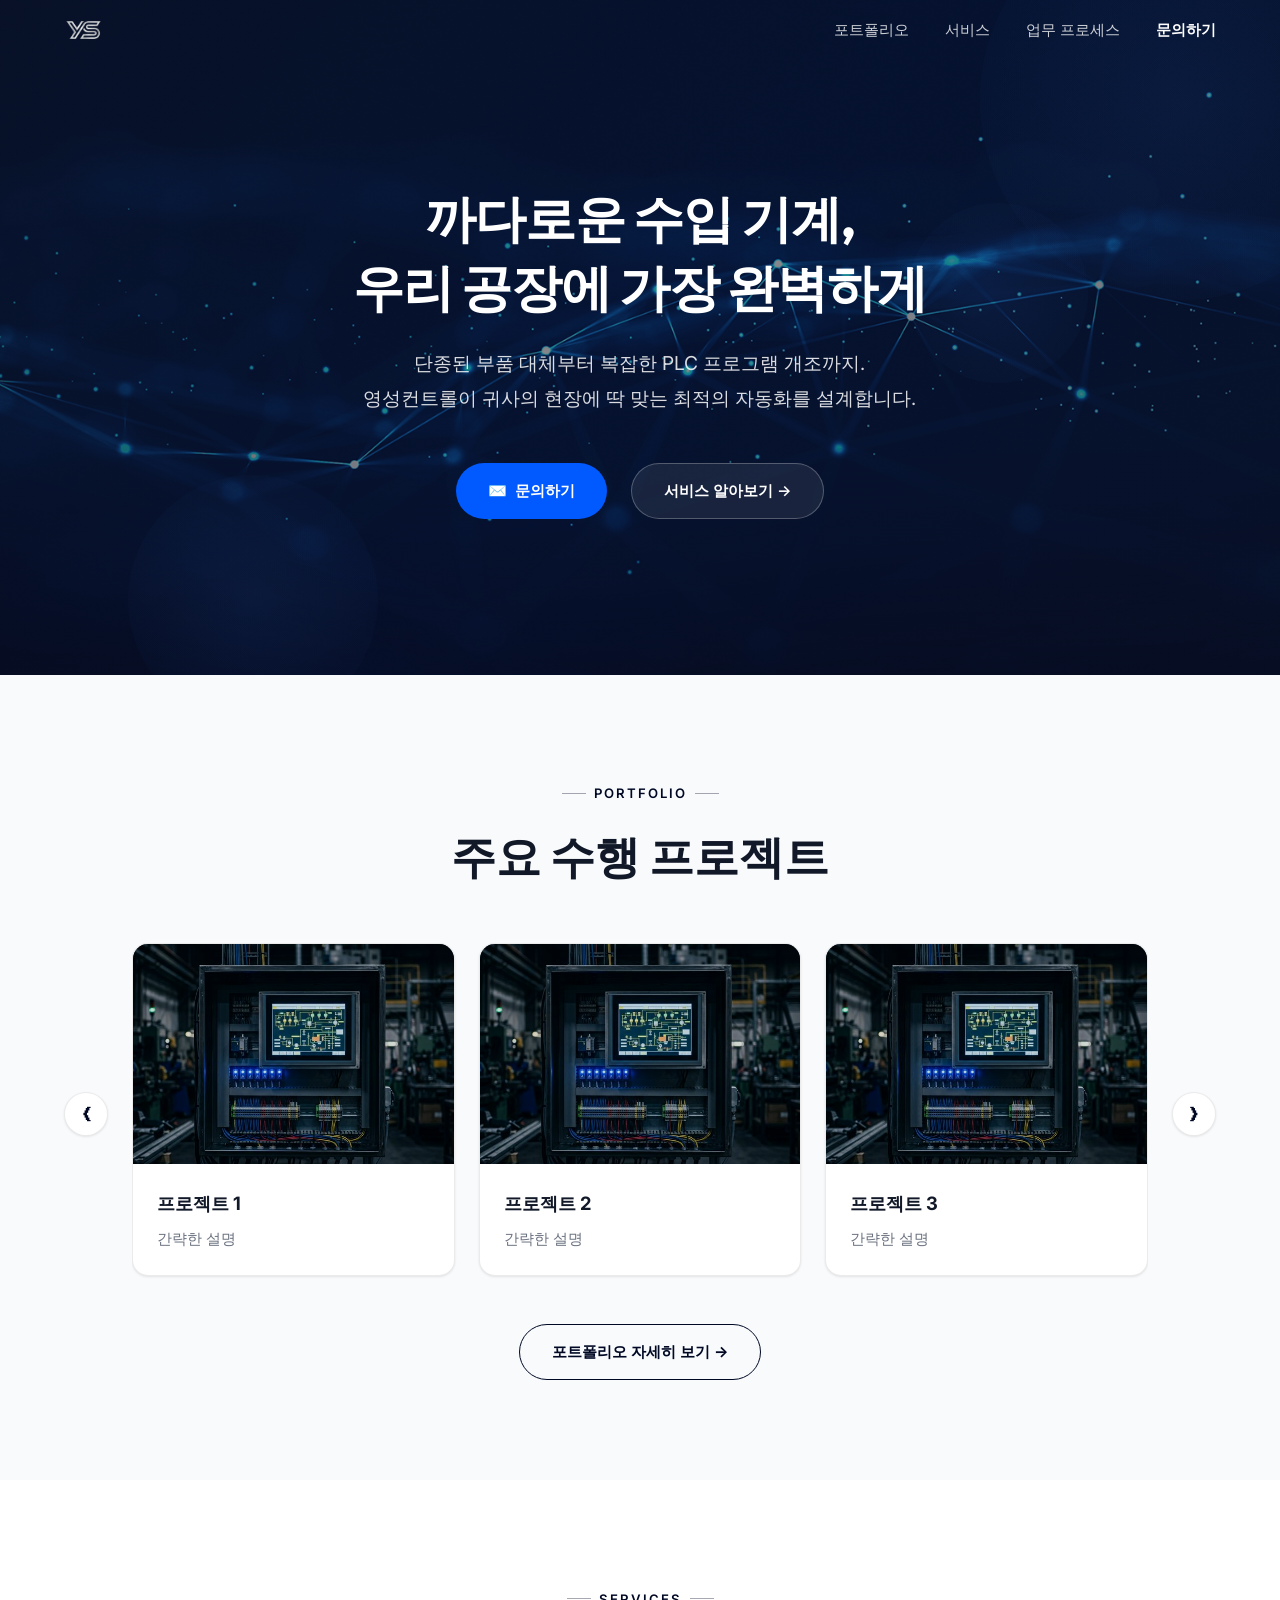
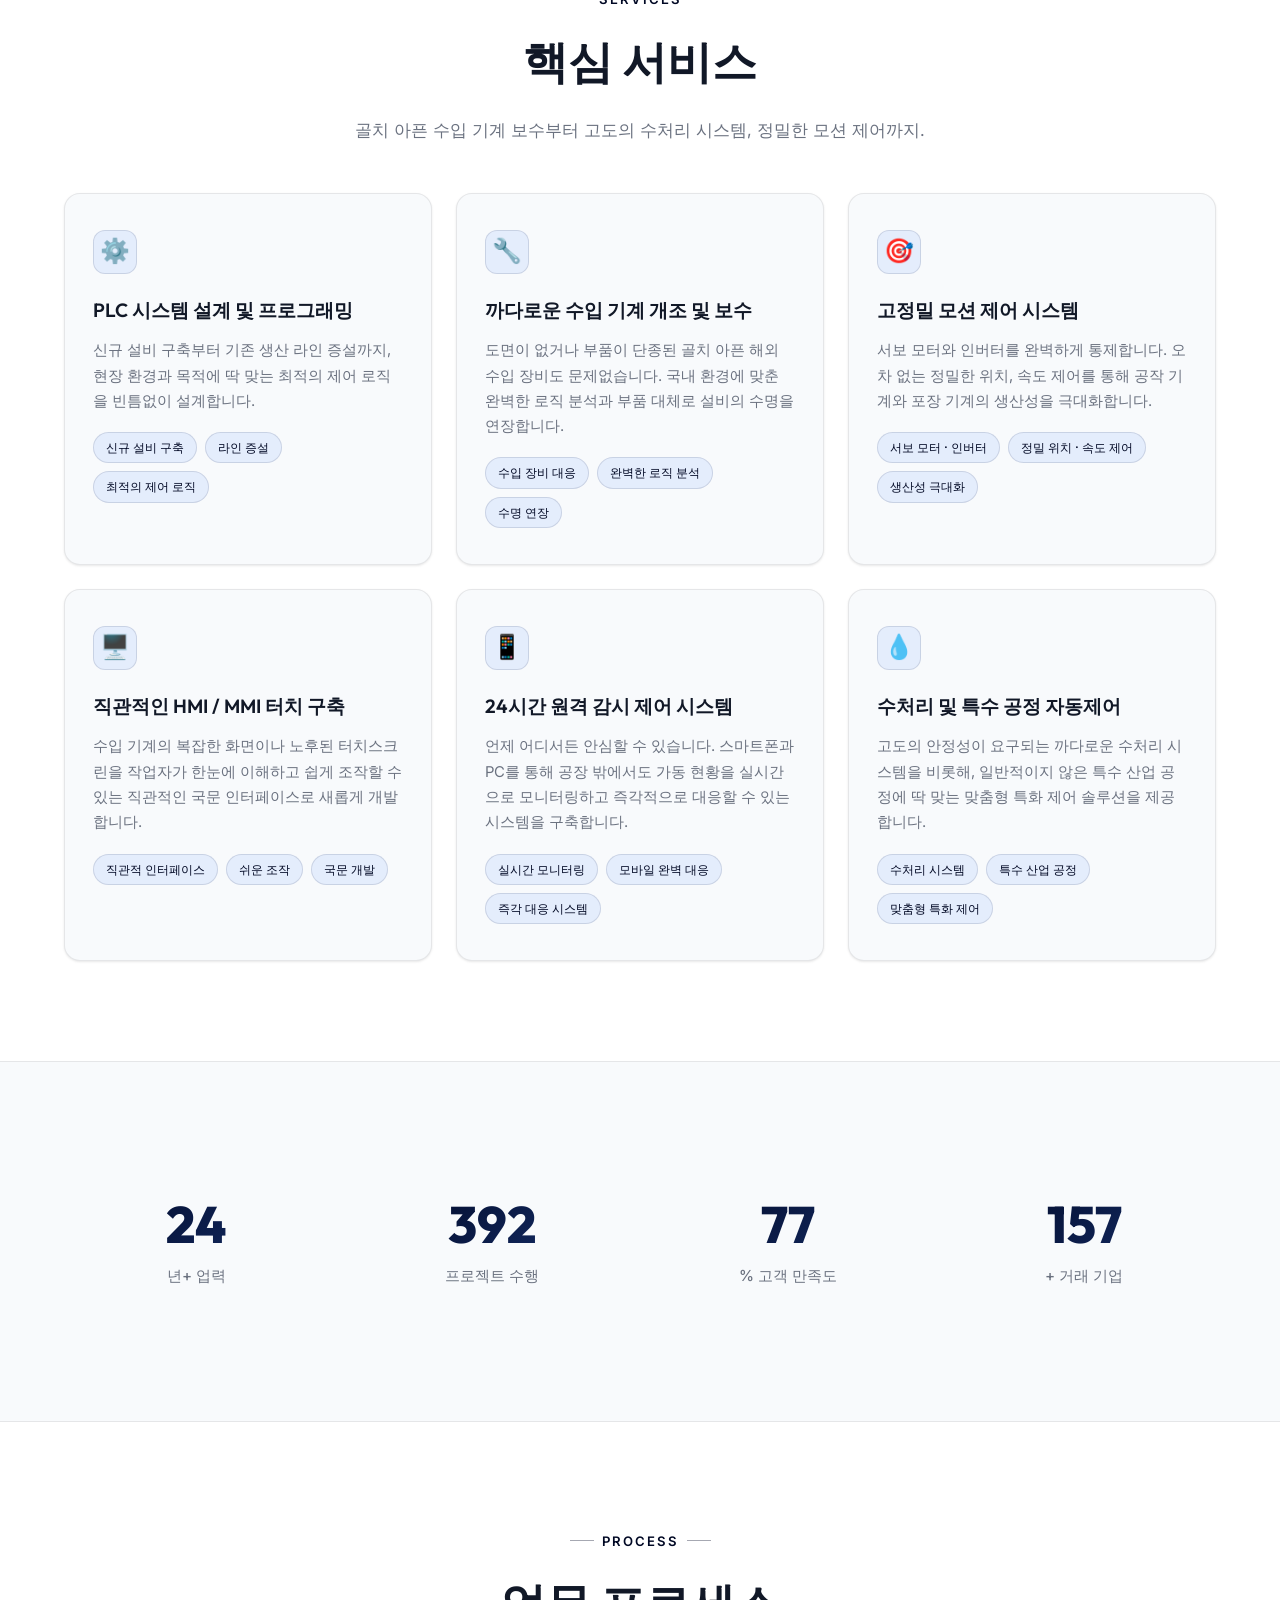
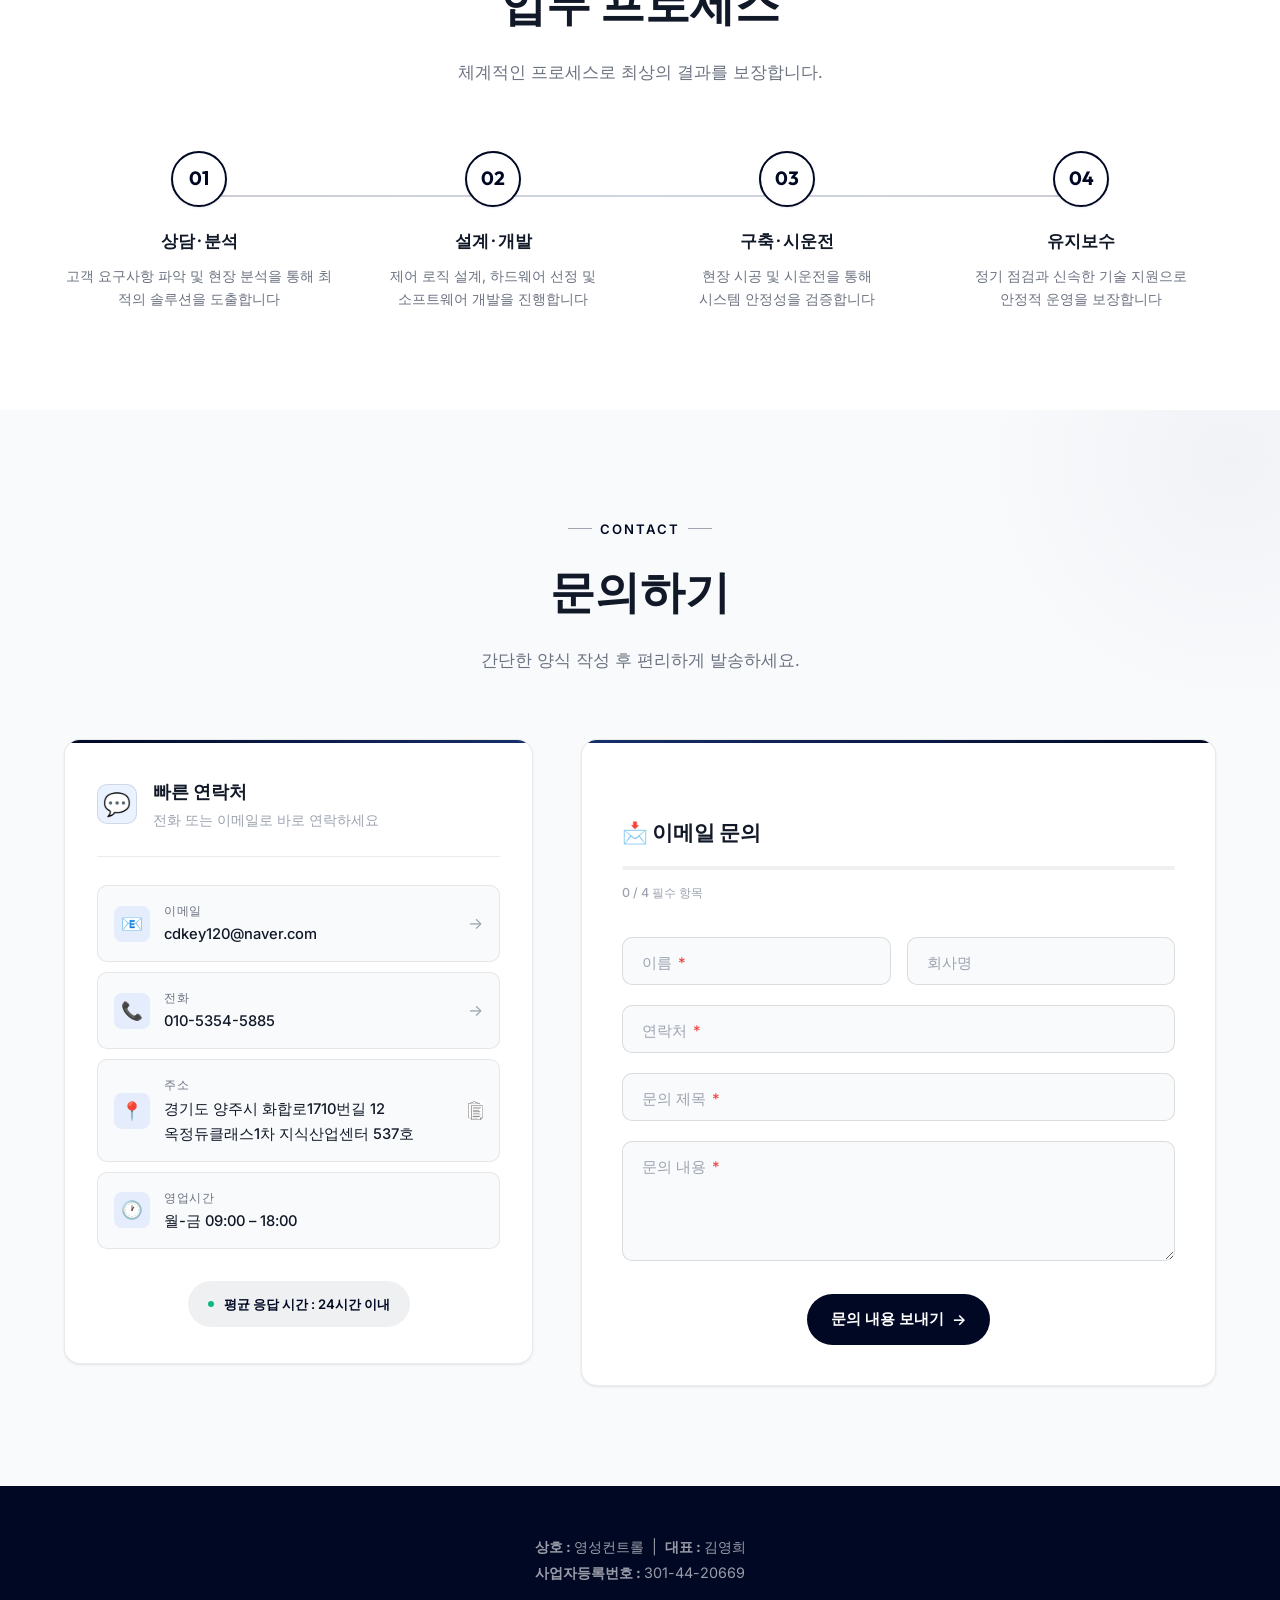
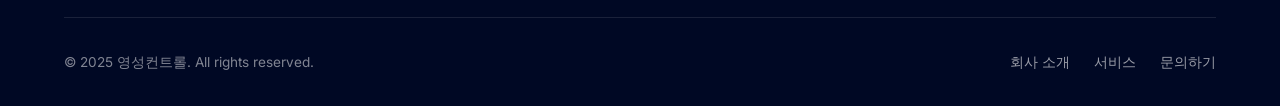
==== commit e504fbef: "refact : 랜딩 페이지 수정" ====
--- a/index.html
+++ b/index.html
@@ -16,7 +16,7 @@
   <link
     href="https://fonts.googleapis.com/css2?family=Inter:wght@400;500;600;700&family=Outfit:wght@600;700;800&display=swap"
     rel="stylesheet">
-  <link rel="stylesheet" href="style.css?v=9">
+  <link rel="stylesheet" href="style.css?v=20260322">
 </head>
 
 <body>
@@ -53,11 +53,13 @@
     </div>
     <div class="container">
       <div class="hero-content" style="margin-top: -32px;">
-        <h1 style="font-size: clamp(1.9rem, 5vw, 3.2rem); line-height: 1.35; margin-bottom: 24px; font-weight: 800; color: #ffffff; letter-spacing: -0.02em;">
+        <h1
+          style="font-size: clamp(1.9rem, 5vw, 3.2rem); line-height: 1.35; margin-bottom: 24px; font-weight: 800; color: #ffffff; letter-spacing: -0.02em;">
           까다로운 수입 기계,<br>
           우리 공장에 가장 완벽하게
         </h1>
-        <p style="font-size: clamp(1.05rem, 1.8vw, 1.2rem); color: rgba(255, 255, 255, 0.85); line-height: 1.8; margin: 0 auto 48px auto; max-width: 600px;">
+        <p
+          style="font-size: clamp(1.05rem, 1.8vw, 1.2rem); color: rgba(255, 255, 255, 0.85); line-height: 1.8; margin: 0 auto 48px auto; max-width: 600px;">
           단종된 부품 대체부터<br class="mobile-br"> 복잡한 PLC 프로그램 개조까지.<br>
           영성컨트롤이 귀사의 현장에 딱 맞는<br class="mobile-br"> 최적의 자동화를 설계합니다.
         </p>
@@ -80,49 +82,55 @@
         <div class="section-label">Portfolio</div>
         <h2>주요 수행 프로젝트</h2>
       </div>
-      <div class="portfolio-slider-wrapper" style="position: relative;">
-        <button class="slider-nav-btn prev-btn" onclick="document.querySelector('.portfolio-slider').scrollBy({left: -350, behavior: 'smooth'})" aria-label="이전 프로젝트">❮</button>
-        <button class="slider-nav-btn next-btn" onclick="document.querySelector('.portfolio-slider').scrollBy({left: 350, behavior: 'smooth'})" aria-label="다음 프로젝트">❯</button>
-        <div class="portfolio-slider">
+      <div class="portfolio-slider-wrapper" style="display: flex; align-items: center; gap: 24px; width: 100%;">
+        <button class="slider-nav-btn prev-btn"
+          onclick="document.querySelector('.portfolio-slider').scrollBy({left: -350, behavior: 'smooth'})"
+          aria-label="이전 프로젝트">❮</button>
+        <div class="portfolio-slider" style="flex: 1; min-width: 0;">
           <div class="portfolio-item reveal">
-          <div class="portfolio-img"><img src="service-plc.png" alt="프로젝트 1"></div>
-          <div class="portfolio-content">
-            <h4>프로젝트 1</h4>
-            <p>간략한 설명</p>
-          </div>
-        </div>
-        <div class="portfolio-item reveal">
-          <div class="portfolio-img"><img src="service-plc.png" alt="프로젝트 2"></div>
-          <div class="portfolio-content">
-            <h4>프로젝트 2</h4>
-            <p>간략한 설명</p>
-          </div>
-        </div>
-        <div class="portfolio-item reveal">
-          <div class="portfolio-img"><img src="service-plc.png" alt="프로젝트 3"></div>
-          <div class="portfolio-content">
-            <h4>프로젝트 3</h4>
-            <p>간략한 설명</p>
-          </div>
-        </div>
-        <div class="portfolio-item reveal">
-          <div class="portfolio-img"><img src="service-plc.png" alt="프로젝트 4"></div>
-          <div class="portfolio-content">
-            <h4>프로젝트 4</h4>
-            <p>간략한 설명</p>
-          </div>
-        </div>
-        <div class="portfolio-item reveal">
-          <div class="portfolio-img"><img src="service-plc.png" alt="프로젝트 5"></div>
-          <div class="portfolio-content">
-            <h4>프로젝트 5</h4>
-            <p>간략한 설명</p>
-          </div>
-        </div>
-      </div>
+            <div class="portfolio-img"><img src="service-plc.png" alt="프로젝트 1"></div>
+            <div class="portfolio-content">
+              <h4>프로젝트 1</h4>
+              <p>간략한 설명</p>
+            </div>
+          </div>
+          <div class="portfolio-item reveal">
+            <div class="portfolio-img"><img src="service-plc.png" alt="프로젝트 2"></div>
+            <div class="portfolio-content">
+              <h4>프로젝트 2</h4>
+              <p>간략한 설명</p>
+            </div>
+          </div>
+          <div class="portfolio-item reveal">
+            <div class="portfolio-img"><img src="service-plc.png" alt="프로젝트 3"></div>
+            <div class="portfolio-content">
+              <h4>프로젝트 3</h4>
+              <p>간략한 설명</p>
+            </div>
+          </div>
+          <div class="portfolio-item reveal">
+            <div class="portfolio-img"><img src="service-plc.png" alt="프로젝트 4"></div>
+            <div class="portfolio-content">
+              <h4>프로젝트 4</h4>
+              <p>간략한 설명</p>
+            </div>
+          </div>
+          <div class="portfolio-item reveal">
+            <div class="portfolio-img"><img src="service-plc.png" alt="프로젝트 5"></div>
+            <div class="portfolio-content">
+              <h4>프로젝트 5</h4>
+              <p>간략한 설명</p>
+            </div>
+          </div>
+        </div>
+        <button class="slider-nav-btn next-btn"
+          onclick="document.querySelector('.portfolio-slider').scrollBy({left: 350, behavior: 'smooth'})"
+          aria-label="다음 프로젝트">❯</button>
       </div>
       <div class="portfolio-action reveal" style="text-align: center; margin-top: 24px;">
-        <a href="portfolio.html?v=2" class="btn" style="background-color: transparent; border: 1px solid var(--primary); color: var(--primary); font-weight: 700;">포트폴리오 자세히 보기 →</a>
+        <a href="portfolio.html?v=2" class="btn"
+          style="background-color: transparent; border: 1px solid var(--primary); color: var(--primary); font-weight: 700;">포트폴리오
+          자세히 보기 →</a>
       </div>
     </div>
   </section>
@@ -306,7 +314,8 @@
                 </div>
                 <div class="detail-arrow">→</div>
               </a>
-              <a href="javascript:void(0)" class="contact-detail" onclick="navigator.clipboard.writeText('경기도 양주시 화합로1710번길 12 옥정듀클래스1차 지식산업센터 537호').then(() => { const el = this.querySelector('.label'); const orig = el.innerText; el.innerText = '✅ 복사 완료!'; setTimeout(() => el.innerText = orig, 2000); })">
+              <a href="javascript:void(0)" class="contact-detail"
+                onclick="navigator.clipboard.writeText('경기도 양주시 화합로1710번길 12 옥정듀클래스1차 지식산업센터 537호').then(() => { const el = this.querySelector('.label'); const orig = el.innerText; el.innerText = '✅ 복사 완료!'; setTimeout(() => el.innerText = orig, 2000); })">
                 <div class="icon">📍</div>
                 <div>
                   <div class="label">주소</div>
@@ -325,7 +334,8 @@
               </div>
             </div>
             <div style="display: flex; justify-content: center; width: 100%; margin-top: 32px;">
-              <div class="info-response-badge" style="display: inline-flex; align-items: center; justify-content: center; margin: 0; padding: 12px 20px;">
+              <div class="info-response-badge"
+                style="display: inline-flex; align-items: center; justify-content: center; margin: 0; padding: 12px 20px;">
                 <span class="response-dot"></span>
                 평균 응답 시간 : 24시간 이내
               </div>
@@ -365,7 +375,8 @@
               <label for="emailBody">문의 내용 <span class="required">*</span></label>
             </div>
             <div style="text-align: center; margin-top: 24px;">
-              <button type="submit" class="btn btn-primary shimmer" id="submitBtn" style="border: none; cursor: pointer; gap: 8px; padding: 15px 24px; background: var(--primary);">
+              <button type="submit" class="btn btn-primary shimmer" id="submitBtn"
+                style="border: none; cursor: pointer; gap: 8px; padding: 15px 24px; background: var(--primary);">
                 <span class="btn-text">문의 내용 보내기</span>
                 <span class="btn-arrow">→</span>
               </button>
@@ -440,8 +451,10 @@
   <footer class="footer">
     <div class="container">
       <div style="margin-bottom: 32px; border-bottom: 1px solid rgba(255,255,255,0.1); padding-bottom: 32px;">
-        <div class="footer-info-text" style="text-align: center; font-size: 0.9rem; color: rgba(255,255,255,0.6); line-height: 1.8;">
-          <p style="margin: 0;"><strong>상호 : </strong> 영성컨트롤 &nbsp;|&nbsp; <strong>대표 : </strong> 김영희<br><strong>사업자등록번호 : </strong> 301-44-20669</p>
+        <div class="footer-info-text"
+          style="text-align: center; font-size: 0.9rem; color: rgba(255,255,255,0.6); line-height: 1.8;">
+          <p style="margin: 0;"><strong>상호 : </strong> 영성컨트롤 &nbsp;|&nbsp; <strong>대표 : </strong> 김영희<br><strong>사업자등록번호
+              : </strong> 301-44-20669</p>
         </div>
       </div>
       <div class="footer-content" style="gap: 16px;">
--- a/style.css
+++ b/style.css
@@ -432,18 +432,17 @@
 
 /* ===== Portfolio Slider Nav ===== */
 .portfolio-slider-wrapper {
-  position: relative;
+  display: flex;
+  align-items: center;
+  gap: 16px;
   width: 100%;
 }
 
 .slider-nav-btn {
+  flex-shrink: 0;
   display: flex;
   align-items: center;
   justify-content: center;
-  position: absolute;
-  top: 50%;
-  transform: translateY(-50%);
-  z-index: 10;
   width: 44px;
   height: 44px;
   background: var(--bg-white);
@@ -460,9 +459,6 @@
   background: var(--primary);
   color: #fff;
 }
-
-.slider-nav-btn.prev-btn { left: -22px; }
-.slider-nav-btn.next-btn { right: -22px; }
 
 @media (max-width: 768px) {
   .slider-nav-btn { display: none !important; }
@@ -1578,6 +1574,7 @@
   }
 
   .hero {
+    height: auto;
     min-height: 100svh;
     padding-top: 140px;
     padding-bottom: 80px;
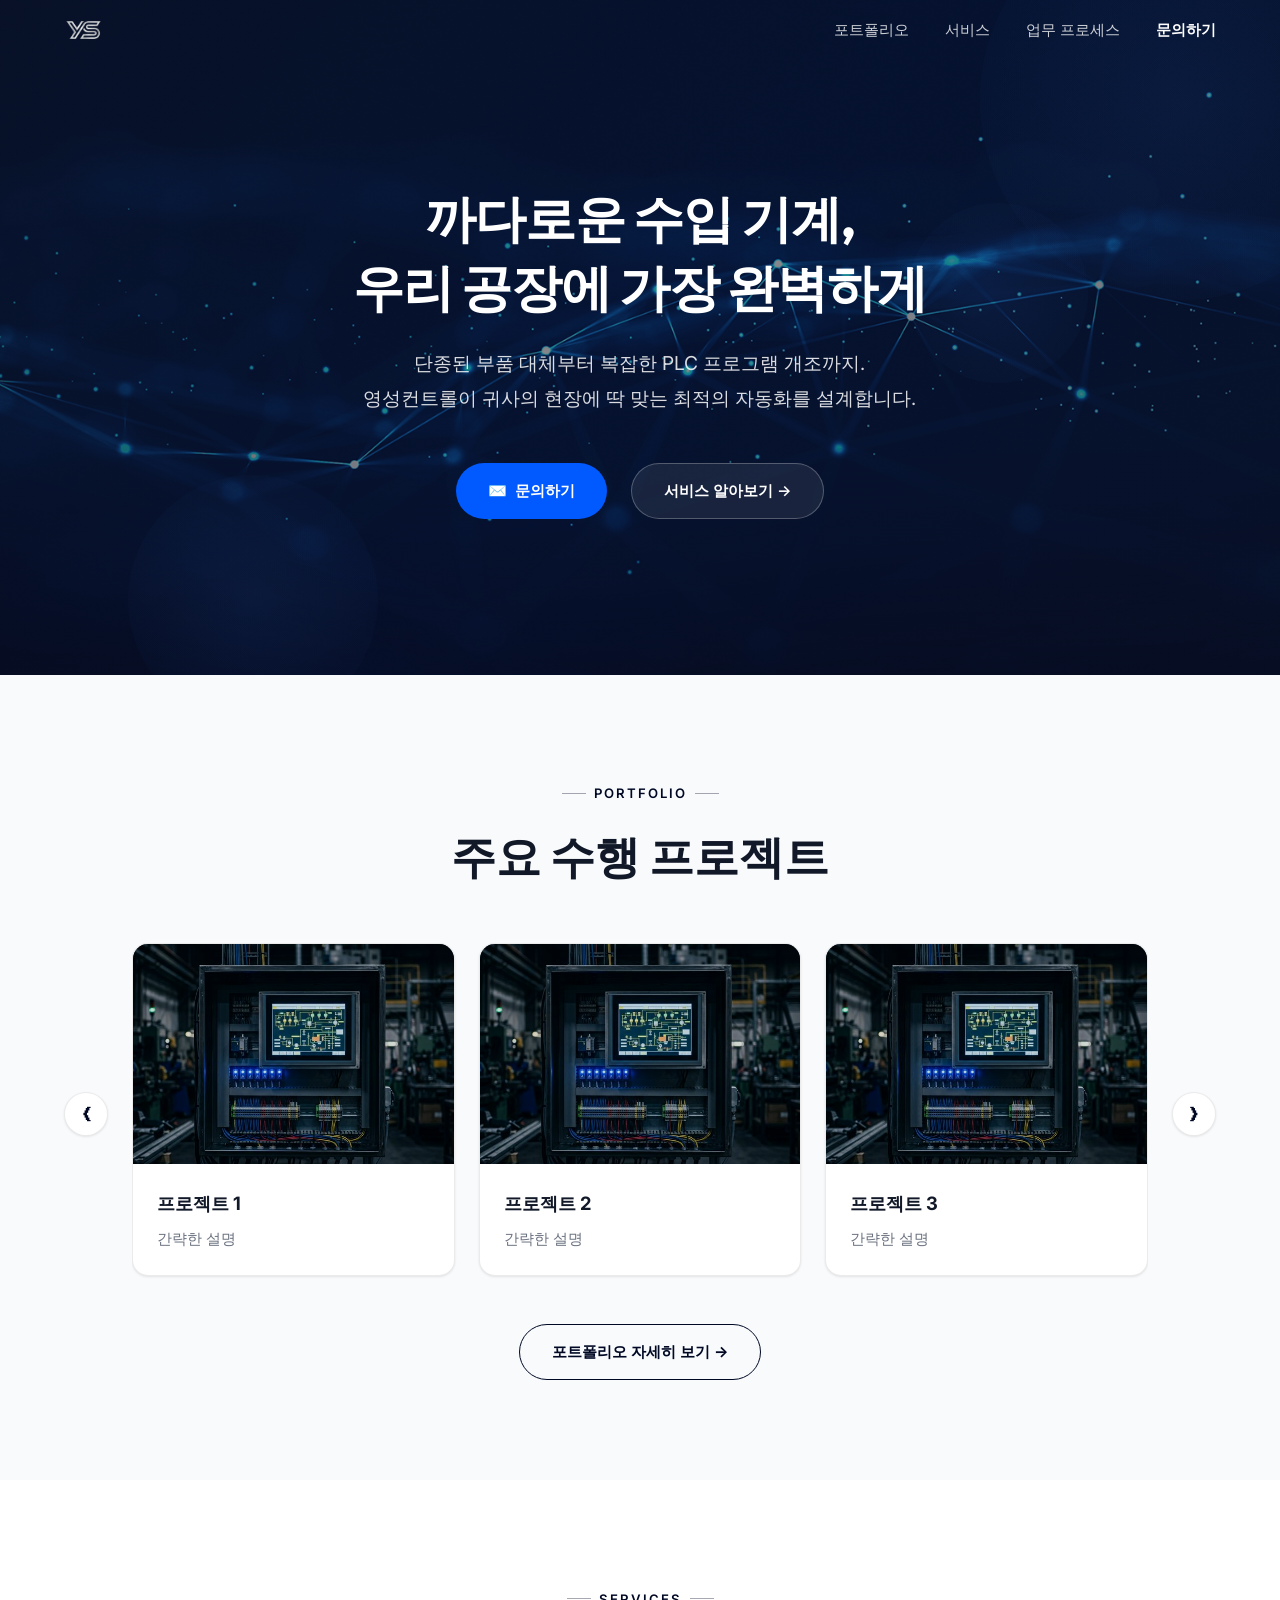
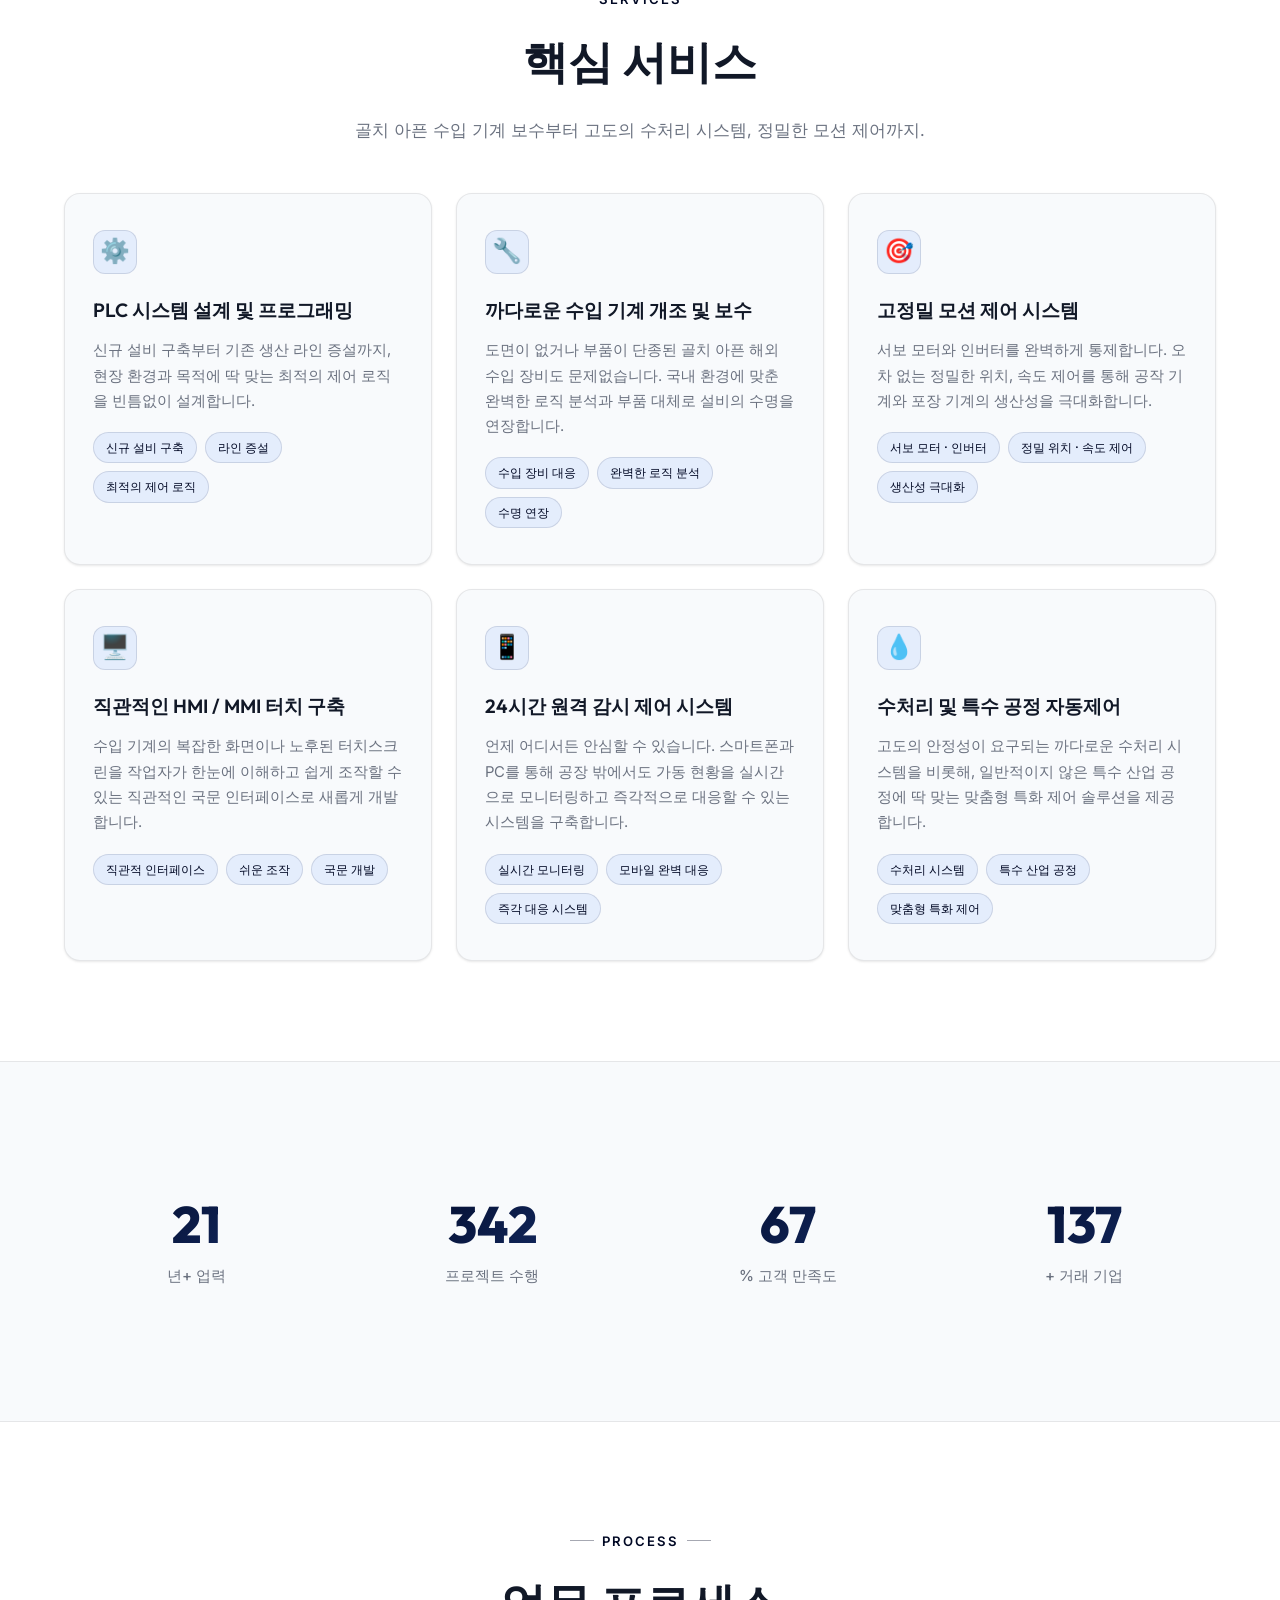
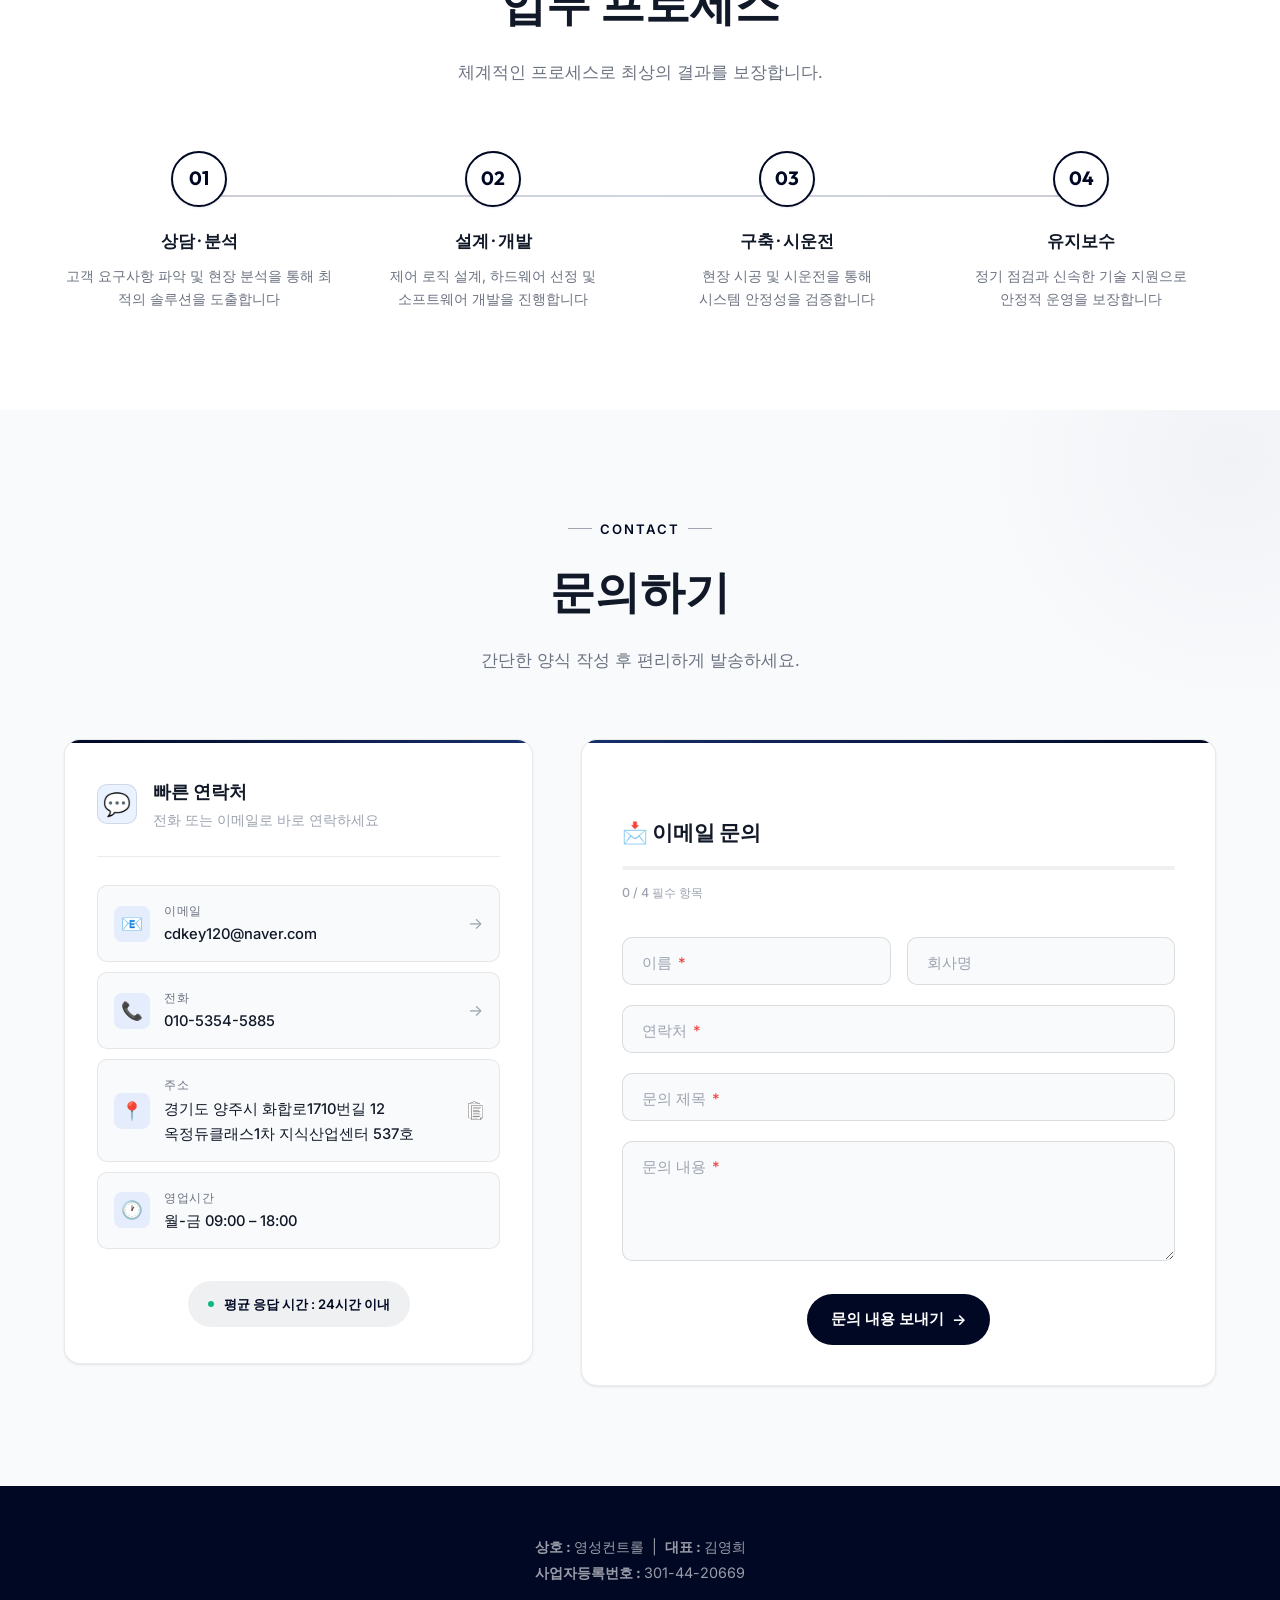
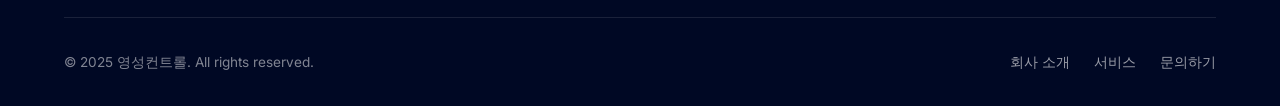
==== commit f43c6aa1: "Merge branch 'main' of https://github.com/7imjihyun/youngsung-controls" ====
--- a/index.html
+++ b/index.html
@@ -18,7 +18,6 @@
     rel="stylesheet">
   <link rel="stylesheet" href="style.css?v=20260322">
 </head>
-
 <body>
 
   <!-- ===== Navigation ===== -->
@@ -74,7 +73,6 @@
       </div>
     </div>
   </section>
-
   <!-- ===== Portfolio Section ===== -->
   <section class="section portfolio" id="portfolio">
     <div class="container mobile-no-pad">
@@ -473,4 +471,4 @@
   <script src="script.js"></script>
 </body>
 
-</html>+</html>
--- a/style.css
+++ b/style.css
@@ -137,7 +137,6 @@
 .logo-img {
   transition: var(--transition);
 }
-
 .nav-links {
   display: flex;
   align-items: center;
@@ -210,7 +209,7 @@
 /* ===== Hero Section ===== */
 .hero {
   position: relative;
-  min-height: 75vh;
+  min-height: 75svh;
   display: flex;
   align-items: center;
   overflow: hidden;
@@ -481,7 +480,6 @@
   scrollbar-width: none;
   -webkit-overflow-scrolling: touch;
   padding: 16px 0 24px;
-  scroll-snap-type: x mandatory;
 }
 
 .portfolio-slider::-webkit-scrollbar {
@@ -496,7 +494,6 @@
   overflow: hidden;
   box-shadow: var(--shadow-sm);
   transition: var(--transition);
-  scroll-snap-align: center;
 }
 
 @media (min-width: 769px) {
@@ -1434,7 +1431,6 @@
     opacity: 0;
     transform: translateY(30px);
   }
-
   to {
     opacity: 1;
     transform: translateY(0);
@@ -1535,7 +1531,6 @@
   .nav-links.active {
     right: 0;
   }
-
   .nav-links a {
     color: rgba(255, 255, 255, 0.8) !important;
   }
@@ -1543,7 +1538,6 @@
   .nav-links a:hover {
     color: white !important;
   }
-
   .mobile-menu-btn {
     display: flex;
     z-index: 1001;
@@ -1560,7 +1554,6 @@
   .mobile-menu-btn.active span:nth-child(3) {
     transform: rotate(-45deg) translate(5px, -5px);
   }
-
   .mobile-menu-btn.active span {
     background: white !important;
   }
@@ -1571,13 +1564,6 @@
 
   .mobile-br {
     display: inline;
-  }
-
-  .hero {
-    height: auto;
-    min-height: 100svh;
-    padding-top: 140px;
-    padding-bottom: 80px;
   }
 
   .hero h1 {
@@ -1668,7 +1654,6 @@
   .contact-form-card {
     order: 1;
   }
-
   .form-card-header {
     margin-bottom: 16px;
   }
